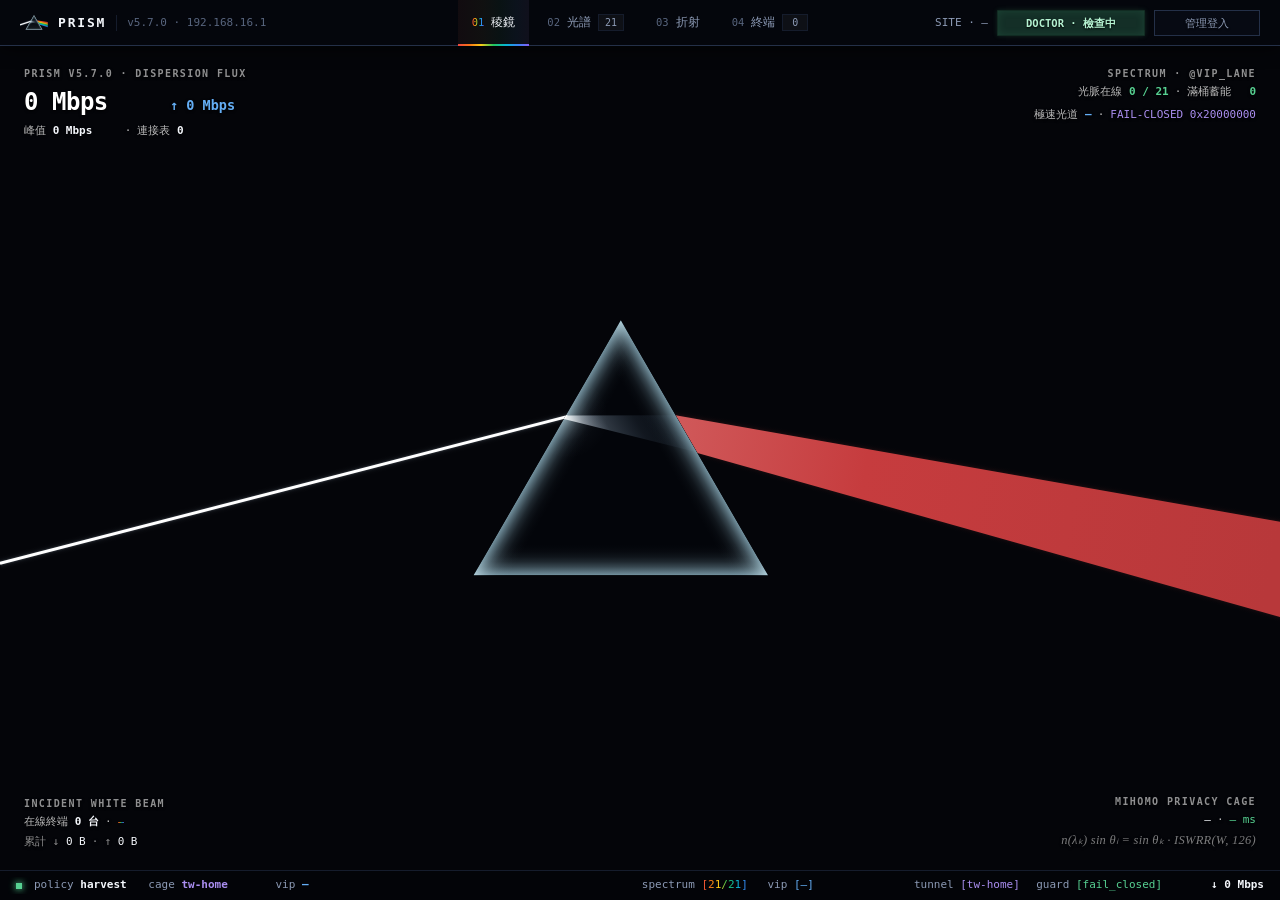
==== prism/www/prism/index.html @ 617824ea "fix(telemetry,ui): replace approximated stats with real bidirectional kernel, Mihomo, and tc metrics" ====
<!DOCTYPE html>
<html lang="zh-Hant">
<head>
  <meta charset="utf-8">
  <meta name="viewport" content="width=device-width, initial-scale=1">
  <meta http-equiv="Cache-Control" content="no-cache, no-store, must-revalidate">
  <meta http-equiv="Pragma" content="no-cache">
  <meta http-equiv="Expires" content="0">
  <title>PRISM v5.7.0 · Optical Spectrum &amp; Privacy Router</title>
  <link rel="icon" type="image/svg+xml" href="data:image/svg+xml,%3Csvg xmlns='http://www.w3.org/2000/svg' viewBox='0 0 32 24'%3E%3Crect width='32' height='24' rx='5' fill='%2305070d'/%3E%3Cdefs%3E%3ClinearGradient id='g' x1='0' y1='0' x2='0' y2='1'%3E%3Cstop offset='0' stop-color='%23ef4444'/%3E%3Cstop offset='.2' stop-color='%23f97316'/%3E%3Cstop offset='.38' stop-color='%23facc15'/%3E%3Cstop offset='.55' stop-color='%2322c55e'/%3E%3Cstop offset='.72' stop-color='%2306b6d4'/%3E%3Cstop offset='.86' stop-color='%233b82f6'/%3E%3Cstop offset='1' stop-color='%238b5cf6'/%3E%3C/linearGradient%3E%3C/defs%3E%3Cpath d='M0 14L11.5 10.2' stroke='%23fff' stroke-width='1.5'/%3E%3Cpolygon points='19.5,8.7 32,10.6 32,16.6 21.8,12.5' fill='url(%23g)'/%3E%3Cpolygon points='16,2.2 25.8,19.2 6.2,19.2' fill='%2304070e' stroke='%239ec8d8' stroke-width='1.1'/%3E%3C/svg%3E">
  <script>
  (function(){
    var r = document.documentElement;
    r.classList.add('prism-booting');
    var h = (location.hash || '').replace('#', '');
    var t = (h === 'spectrum' || h === 'blueprint' || h === 'clients') ? h : 'overview';
    r.dataset.bootTab = t;
    var hasSnap = false;
    try {
      var raw = sessionStorage.getItem('prism_snap_v1');
      if (raw) {
        var s = JSON.parse(raw);
        if (s && s.status && (Date.now() - (s.savedAt || 0)) < 180000) hasSnap = true;
      }
    } catch (_) {}
    if (!hasSnap) {
      setTimeout(function(){ r.classList.remove('prism-cold', 'prism-booting'); }, 260);
    } else {
      setTimeout(function(){ r.classList.remove('prism-cold', 'prism-booting'); }, 400);
    }
    r.classList.add('prism-cold');
  })();
  </script>
  <link rel="stylesheet" href="css/tokens.css?v=5.7.0">
  <link rel="stylesheet" href="css/layout.css?v=5.7.0">
  <link rel="stylesheet" href="css/components.css?v=5.7.0">
  <link rel="modulepreload" href="js/main.js?v=5.7.0">
  <link rel="modulepreload" href="js/state.js?v=5.7.0">
  <link rel="modulepreload" href="js/dom.js?v=5.7.0">
  <link rel="modulepreload" href="js/api.js?v=5.7.0">
  <link rel="modulepreload" href="js/canvas/prism.js?v=5.7.0">
  <link rel="modulepreload" href="js/canvas/oscilloscope.js?v=5.7.0">
  <link rel="modulepreload" href="js/views/overview.js?v=5.7.0">
  <link rel="modulepreload" href="js/views/spectrum.js?v=5.7.0">
  <link rel="modulepreload" href="js/views/blueprint.js?v=5.7.0">
  <link rel="modulepreload" href="js/views/clients.js?v=5.7.0">
</head>
<body>
  <div class="app-shell">

    <!-- Unified Edge-to-Edge Navigation Bar -->
    <header class="topbar">
      <div class="brand-cluster">
        <span class="brand-mark" aria-hidden="true">
          <svg width="28" height="21" viewBox="0 0 32 24" fill="none">
            <defs>
              <clipPath id="pm-tri">
                <polygon points="16,2.2 25.8,19.2 6.2,19.2"/>
              </clipPath>
              <clipPath id="pm-left">
                <polygon points="0,0 16,0 16,2.2 6.2,19.2 0,24"/>
              </clipPath>
              <clipPath id="pm-right">
                <polygon points="16,2.2 32,0 32,24 25.8,19.2"/>
              </clipPath>
              <linearGradient id="pm-glass" x1="16" y1="2.2" x2="16" y2="19.2" gradientUnits="userSpaceOnUse">
                <stop offset="0" stop-color="#9ec8d8" stop-opacity="0.16"/>
                <stop offset="0.55" stop-color="#4e7996" stop-opacity="0.06"/>
                <stop offset="1" stop-color="#9ec8d8" stop-opacity="0.12"/>
              </linearGradient>
              <linearGradient id="pm-wedge" x1="11.5" y1="9.9" x2="21.2" y2="10.4" gradientUnits="userSpaceOnUse">
                <stop offset="0" stop-color="#ffffff" stop-opacity="0.86"/>
                <stop offset="0.22" stop-color="#dbeeff" stop-opacity="0.46"/>
                <stop offset="0.6" stop-color="#9fc4e6" stop-opacity="0.16"/>
                <stop offset="1" stop-color="#74a4cc" stop-opacity="0.04"/>
              </linearGradient>
              <radialGradient id="pm-hit" cx="11.8" cy="9.8" r="3.2" gradientUnits="userSpaceOnUse">
                <stop offset="0" stop-color="#ffffff" stop-opacity="0.45"/>
                <stop offset="0.5" stop-color="#cde8ff" stop-opacity="0.16"/>
                <stop offset="1" stop-color="#9ec8d8" stop-opacity="0"/>
              </radialGradient>
              <linearGradient id="pm-spectrum" x1="26.8" y1="9.6" x2="25.5" y2="15.1" gradientUnits="userSpaceOnUse">
                <stop offset="0" stop-color="#ef4444"/>
                <stop offset="0.17" stop-color="#f97316"/>
                <stop offset="0.34" stop-color="#facc15"/>
                <stop offset="0.52" stop-color="#22c55e"/>
                <stop offset="0.7" stop-color="#06b6d4"/>
                <stop offset="0.85" stop-color="#3b82f6"/>
                <stop offset="1" stop-color="#8b5cf6"/>
              </linearGradient>
              <linearGradient id="pm-fade" x1="19.5" y1="10.5" x2="31.8" y2="13.2" gradientUnits="userSpaceOnUse">
                <stop offset="0" stop-color="#ffffff" stop-opacity="0.98"/>
                <stop offset="0.5" stop-color="#ffffff" stop-opacity="0.92"/>
                <stop offset="1" stop-color="#ffffff" stop-opacity="0.78"/>
              </linearGradient>
              <mask id="pm-ray-mask">
                <rect x="0" y="0" width="32" height="24" fill="url(#pm-fade)"/>
              </mask>
            </defs>

            <!-- Incident white light beam (clipped cleanly to left face) -->
            <g clip-path="url(#pm-left)">
              <line x1="0.4" y1="13.4" x2="12.6" y2="9.5" stroke="rgba(205,232,255,0.34)" stroke-width="2.5" stroke-linecap="round"/>
              <line x1="0.4" y1="13.4" x2="12.6" y2="9.5" stroke="#ffffff" stroke-width="1.15" stroke-linecap="round"/>
            </g>

            <!-- Right-side continuous 7-stop spectral dispersion fan -->
            <g clip-path="url(#pm-right)" mask="url(#pm-ray-mask)">
              <polygon points="18.6,8.2 31.8,10.2 31.8,16.2 21.1,12.8" fill="url(#pm-spectrum)"/>
            </g>

            <!-- Sculpted DSOTM obsidian glass prism with inward icy cyan-slate bevel -->
            <g clip-path="url(#pm-tri)">
              <polygon points="16,2.2 25.8,19.2 6.2,19.2" fill="#03050a"/>
              <polygon points="16,2.2 25.8,19.2 6.2,19.2" fill="url(#pm-glass)"/>
              <polygon points="11.6,9.2 20.1,8.5 22.1,12.5 11.1,10.5" fill="url(#pm-wedge)"/>
              <circle cx="11.8" cy="9.8" r="3.2" fill="url(#pm-hit)"/>
              <polygon points="16,2.2 25.8,19.2 6.2,19.2" fill="none" stroke="rgba(158,200,216,0.20)" stroke-width="3.2"/>
              <polygon points="16,2.2 25.8,19.2 6.2,19.2" fill="none" stroke="rgba(182,220,235,0.34)" stroke-width="1.6"/>
              <polygon points="16,2.2 25.8,19.2 6.2,19.2" fill="none" stroke="rgba(220,240,250,0.68)" stroke-width="0.75"/>
            </g>
          </svg>
        </span>
        <span class="brand-name">PRISM</span>
        <span class="brand-sub"><span id="hdr-ver">v5.7.0</span> · <span id="hdr-ip">192.168.16.1</span></span>
      </div>

      <nav class="nav-tabs" aria-label="Primary">
        <button type="button" class="nav-tab active" data-tab="overview">
          <span class="tab-idx">01</span><span>稜鏡</span>
        </button>
        <button type="button" class="nav-tab" data-tab="spectrum">
          <span class="tab-idx">02</span><span>光譜</span>
          <span id="n-strands" class="tab-badge">21</span>
        </button>
        <button type="button" class="nav-tab" data-tab="blueprint">
          <span class="tab-idx">03</span><span>折射</span>
        </button>
        <button type="button" class="nav-tab" data-tab="clients">
          <span class="tab-idx">04</span><span>終端</span>
          <span id="n-devices" class="tab-badge">0</span>
        </button>
      </nav>

      <div class="topbar-right">
        <span id="site-badge" class="c-sec" style="font-size:11px">SITE · —</span>
        <span id="health-pill" class="st-badge charged" role="button" tabindex="0" style="cursor:pointer" title="查看折射與體檢">DOCTOR · 檢查中</span>
        <button id="btn-auth" type="button" class="btn-cmd">管理登入</button>
      </div>
    </header>
    <script>
    (function(){
      var t = document.documentElement.dataset.bootTab || 'overview';
      var tabs = document.querySelectorAll('.nav-tab');
      for (var i = 0; i < tabs.length; i++) tabs[i].classList.toggle('active', tabs[i].getAttribute('data-tab') === t);
      try {
        if (localStorage.getItem('prism_session')) {
          var ab = document.getElementById('btn-auth');
          if (ab) {
            ab.textContent = (localStorage.getItem('prism_user') || 'root') + ' · 登出';
            ab.style.borderColor = 'var(--c-mint)';
            ab.style.color = 'var(--c-mint)';
          }
        }
        var raw = sessionStorage.getItem('prism_snap_v1');
        if (raw) {
          var snap = JSON.parse(raw);
          var st = snap && snap.status;
          if (st && (Date.now() - (snap.savedAt || 0)) < 180000) {
            var ip = document.getElementById('hdr-ip');
            if (ip && st.lan_ip) ip.textContent = st.lan_ip;
            var ns = document.getElementById('n-strands');
            if (ns) ns.textContent = st.strand_count || (st.strands && st.strands.length) || 21;
            var devs = (snap.devices && snap.devices.devices) || [];
            var nd = document.getElementById('n-devices');
            if (nd) nd.textContent = devs.filter(function(d){ return d && d.online; }).length;
            var sb = document.getElementById('site-badge');
            if (sb) sb.textContent = (st.site && st.site.known) ? ('SITE · ' + st.site.name) : ((st.site && st.site.aggregate) ? 'SITE · AGGREGATE' : 'SITE · SINGLE');
            var hp = document.getElementById('health-pill');
            if (hp) {
              var warn = (st.warn || []).length;
              hp.textContent = st.ok ? (warn > 0 ? ('DOCTOR · OK (' + warn + ' WARN)') : 'DOCTOR · ALL OK') : ('DOCTOR · ' + ((st.fail && st.fail.length) || 1) + ' FAIL');
              hp.className = 'st-badge ' + (st.ok ? (warn > 0 ? 'draining' : 'charged') : 'depleted');
            }
          }
        }
      } catch (_) {}
    })();
    </script>

    <!-- Main Edge-to-Edge Content Workspace (Zero Page Vertical Scroll) -->
    <main class="main-stage">

      <!-- ================================================================
           PAGE 01: DARK SIDE OF THE MOON STANDALONE OPTICAL OVERVIEW
           ================================================================ -->
      <section id="page-overview" class="page active">
        <div class="dsotm-stage">
          <canvas id="topo"></canvas>

          <div id="ov-hud-tl" class="corner-hud tl">
            <div id="ov-ver" class="corner-tag">PRISM v5.7.0 · DISPERSION FLUX</div>
            <div class="corner-rate-row">
              <span id="ov-down" class="corner-rate-main">0 Mbps</span>
              <span id="ov-up" class="corner-rate-up">↑ 0 Mbps</span>
            </div>
            <div class="corner-sub">
              <span>峰值 <strong id="ov-peak" class="c-bright">0 Mbps</strong></span>
              <span>·</span>
              <span>連接表 <strong id="ov-conntrack" class="c-bright">0</strong></span>
            </div>
          </div>

          <div id="ov-hud-tr" class="corner-hud tr">
            <div class="corner-tag">SPECTRUM · @vip_lane</div>
            <div class="corner-sub">
              <span>光脈在線 <strong id="ov-healthy" class="c-mint">0 / 21</strong></span>
              <span>·</span>
              <span>滿桶蓄能 <strong id="ov-charged" class="c-mint">0</strong></span>
            </div>
            <div id="ov-mini-spectrum" class="ov-mini-spectrum" aria-hidden="true"></div>
            <div class="corner-sub">
              <span>極速光道 <strong id="ov-vip" class="c-blue">—</strong></span>
              <span>·</span>
              <span id="ov-guard" class="c-violet">FAIL-CLOSED 0x20000000</span>
            </div>
          </div>

          <div id="ov-hud-bl" class="corner-hud bl">
            <div class="corner-tag">INCIDENT WHITE BEAM</div>
            <div class="corner-sub">
              <span>在線終端 <strong id="ov-devs" class="c-bright">0 台</strong></span>
              <span>·</span>
              <span id="ov-site-name" class="c-spectrum">—</span>
            </div>
            <div class="corner-sub ov-sub-muted">
              <span>累計 ↓ <span id="ov-total-down" class="c-bright">0 B</span></span>
              <span>·</span>
              <span>↑ <span id="ov-total-up" class="c-bright">0 B</span></span>
            </div>
          </div>

          <div id="ov-hud-br" class="corner-hud br">
            <div class="corner-tag">MIHOMO PRIVACY CAGE</div>
            <div class="corner-sub">
              <span id="ov-relay" class="c-bright">—</span>
              <span>·</span>
              <span id="ov-canary" class="c-mint">— ms</span>
            </div>
            <div class="corner-math">
              n(λₖ) sin θᵢ = sin θₖ · ISWRR(W, <span id="ov-slots">126</span>)
            </div>
          </div>

          <div id="topo-tip" class="topo-tooltip"></div>
        </div>
      </section>

      <!-- ================================================================
           PAGE 02: SPECTRUM MATRIX · 21-WAVELENGTH DISPERSION FIELD
           ================================================================ -->
      <section id="page-spectrum" class="page page-contained">
        <div class="spectrum-stage">
          <div class="s-box spectrum spec-heat-panel">
            <div class="panel-head" style="margin-bottom:0;padding-bottom:5px">
              <div style="display:flex;align-items:baseline;gap:10px;min-width:0;flex-wrap:wrap">
                <span class="panel-title c-spectrum">21-WAVELENGTH SPECTRUM MATRIX</span>
                <span id="weave-cap" class="c-sec" style="font-size:10.5px">VIP=— · 2s</span>
              </div>
              <div class="spec-head-right">
                <span id="spec-active-tag" class="c-sec" style="font-size:10.5px"></span>
                <span class="math-formula">Wᵢ ∝ (Bᵢ/Bᶜ)²·(1+0.35Δτᵢ)⁻¹</span>
                <div id="chart-range" class="seg-group" aria-label="微折線時間窗">
                  <button type="button" class="seg-btn" data-limit="150">5m</button>
                  <button type="button" class="seg-btn on" data-limit="360">12m</button>
                  <button type="button" class="seg-btn" data-limit="720">24m</button>
                </div>
              </div>
            </div>

            <div class="heatmap-stage-wrap">
              <div id="spectrum-heatmap" class="heatmap-grid" role="grid" aria-label="21 波長實時純色光譜矩陣"></div>
            </div>

            <div class="spec-ribbon-row">
              <div id="spec-ribbon-scope" class="spec-ribbon-scope">
                <div id="pattern" class="slot-ribbon" aria-label="126 槽位與總網速融合光譜帶"></div>
                <svg id="chart" class="ribbon-scope-svg" viewBox="0 0 1200 112" preserveAspectRatio="none" aria-label="實時總網速示波器"></svg>
                <div class="ribbon-hud">
                  <div class="ribbon-hud-tl">
                    <div class="heat-tl">
                      <span class="heat-name">TOTAL FLUX</span>
                      <span id="ribbon-slots-meta" class="heat-lam">126 slots</span>
                    </div>
                    <div class="heat-speed-tl">
                      <span id="ribbon-rate-down" class="heat-rate-down idle">idle</span>
                      <span id="ribbon-rate-sub" class="heat-rate-sub">↑0 · pk 0</span>
                    </div>
                  </div>
                  <div class="ribbon-hud-tr">
                    <span id="ribbon-health-meta" class="ribbon-tr-txt">—</span>
                  </div>
                </div>
                <div id="tip" class="topo-tooltip spectrum"></div>
              </div>
              <div class="heatmap-legend">
                <span>700nm ──▶ 380nm · 光束輝度=實時負載 · 126槽彩虹融合示波器（實線總下行 / 細線總上行）</span>
                <span id="spec-pin-hint" class="c-muted">懸停／點擊鎖定單路 · Esc 解除</span>
              </div>
            </div>
          </div>
        </div>
      </section>

      <!-- ================================================================
           PAGE 03: REFRACTION BLUEPRINT · KERNEL ARCHITECTURE MATRIX
           ================================================================ -->
      <section id="page-blueprint" class="page page-contained">

        <div class="bp-compact-legend">
          <div class="legend-group">
            <span class="legend-item"><span class="legend-sq" style="background:var(--prism-spectrum);box-shadow:0 0 8px rgba(100,174,245,0.55)"></span><span>ingress · classify</span></span>
            <span class="legend-item"><span class="legend-sq" style="background:var(--c-red);box-shadow:0 0 8px var(--c-red)"></span><span>@vip_lane · 極速光道</span></span>
            <span class="legend-item"><span class="legend-sq" style="background:var(--c-mint);box-shadow:0 0 8px var(--c-mint)"></span><span>Mihomo · 暗面隔離籠</span></span>
            <span class="legend-item"><span class="legend-sq" style="background:var(--c-blue);box-shadow:0 0 8px var(--c-blue)"></span><span>burst-harvest · 21 光譜織網</span></span>
          </div>
          <span id="bp-mptcp-badge" class="st-badge vip">MPTCP · checking</span>
        </div>

        <div class="blueprint-stage">

          <!-- Left Rail: Compact Unified PRISM_GUARD + Auto-Adaptive SESSION LOG -->
          <div class="blueprint-left-col">
            <aside id="bp-card-guard" class="s-box violet bp-stage-card guard-panel">
              <div class="bp-node-head">
                <div>
                  <div class="bp-card-title c-violet">PRISM_GUARD</div>
                  <div class="bp-card-sub">inet prism_guard · mark 0x20000000</div>
                </div>
                <div class="bp-head-kpi">
                  <span id="adv-inv-score" class="bp-live-rate c-violet">—/— ok</span>
                  <span id="adv-canary" class="bp-head-sub c-sec">— ms</span>
                </div>
              </div>

              <div class="bp-meter-row">
                <span id="adv-invariants-meter" class="seg-meter"></span>
                <strong id="adv-verdict" class="bp-meter-val c-violet">checking</strong>
              </div>

              <div class="bp-kv-strip cols-2">
                <div class="bp-kv-cell"><span class="k">DNS劫持</span><span id="adv-dns" class="v c-violet">53→6053</span></div>
                <div class="bp-kv-cell"><span class="k">卸載</span><span id="adv-offload" class="v c-violet">per-pkt</span></div>
                <div class="bp-kv-cell"><span class="k">站點</span><span id="adv-site" class="v">—</span></div>
                <div class="bp-kv-cell"><span class="k">光脈</span><span id="adv-strands" class="v">21/21</span></div>
                <div class="bp-kv-cell"><span class="k">連接表</span><span id="adv-ct" class="v">0</span></div>
                <div class="bp-kv-cell"><span class="k">TProxy</span><span id="adv-relays" class="v">:61235</span></div>
                <div class="bp-kv-cell"><span class="k">餘量</span><span id="adv-classify-mode" class="v">tunnel</span></div>
                <div class="bp-kv-cell"><span class="k">閉鎖</span><span id="adv-failclosed" class="v c-violet">locked</span></div>
              </div>

              <div id="adv-invariants-grid" class="guard-invariants-grid"></div>

              <div class="bp-node-foot bp-node-foot-rule">
                <span style="display:inline-flex;align-items:center;gap:5px;min-width:0">
                  <span id="adv-guard-dot" class="run-dot violet"></span>
                  <span id="adv-doctor" class="c-violet" style="overflow:hidden;text-overflow:ellipsis">all invariants ok</span>
                </span>
                <span id="adv-reconcile" class="c-sec" style="font-variant-numeric:tabular-nums;flex-shrink:0">—</span>
              </div>
            </aside>

            <div id="bp-card-log" class="s-box bp-stage-card session-log-panel">
              <div class="bp-node-head">
                <div>
                  <div class="bp-card-title c-bright">SESSION LOG</div>
                  <div class="bp-card-sub">prismd 狀態躍遷 · 實時審計</div>
                </div>
                <div class="bp-head-kpi">
                  <span id="log-count" class="bp-live-rate c-sec">—</span>
                  <span id="log-latest-ts" class="bp-head-sub c-muted">live</span>
                </div>
              </div>
              <div id="ov-session-log" class="log-rows"></div>
            </div>
          </div>

          <!-- Right Expanded Fluid 3-Stage Architecture Pipeline + Full-Length Waveguides -->
          <div id="bp-pipeline" class="blueprint-pipeline">
            <canvas id="bp-flow-canvas" class="bp-flow-canvas"></canvas>

            <!-- Stage 1 (Left Col): Expanded Pre-Gate Guard & Full-Height Nftables Classify -->
            <div class="bp-stage-col bp-col-ingress">
              <div id="bp-card-pregate" class="s-box spectrum bp-stage-card">
                <div class="bp-node-head">
                  <div>
                    <div class="bp-card-title"><span class="c-spectrum">PRE-GATE · GUARD &amp; DNS</span></div>
                    <div class="bp-card-sub">DNS劫持 · 防繞過預檢門</div>
                  </div>
                  <div class="bp-head-kpi">
                    <span id="bp-quic-pkts" class="bp-live-rate c-bright">0 pkts</span>
                    <span id="bp-dns-mode-tag" class="bp-head-sub c-sec">QUIC reject</span>
                  </div>
                </div>
                <div class="bp-card-body">
                  <div class="bp-meter-row">
                    <span id="bp-harvest-meter" class="seg-meter"></span>
                    <span id="bp-harvest-txt" class="bp-meter-val c-spectrum">harvest</span>
                  </div>
                  <div class="bp-kv-strip cols-2">
                    <div class="bp-kv-cell"><span class="k">DNS劫持</span><span id="bp-dns-port" class="v">:6053 · ads</span></div>
                    <div class="bp-kv-cell"><span class="k">國內庫</span><span id="bp-dns-st" class="v">0 + 0</span></div>
                    <div class="bp-kv-cell"><span class="k">暗面域集</span><span id="bp-dns-tun" class="v">0 IP · 0 dom</span></div>
                    <div class="bp-kv-cell"><span class="k">動態DNS</span><span id="bp-dns-dyn" class="v">0 · 0</span></div>
                    <div class="bp-kv-cell"><span class="k">QUIC攔截</span><span id="bp-quic-bytes" class="v">0 B</span></div>
                    <div class="bp-kv-cell"><span class="k">站點籠</span><span id="bp-site-name" class="v">auto</span></div>
                  </div>
                  <div id="bp-pregate-rules" class="bp-inline-summary">
                    <span class="c-sec">IPv6 drop · DoT:853 drop</span>
                    <span class="c-spectrum" style="flex-shrink:0;font-weight:600">fail-closed</span>
                  </div>
                </div>
                <div class="bp-node-foot bp-node-foot-rule">
                  <div id="site-mode-seg" class="seg-group" aria-label="站點聚匯模式">
                    <button type="button" class="seg-btn" data-mode="auto">auto</button>
                    <button type="button" class="seg-btn" data-mode="on">聚匯</button>
                    <button type="button" class="seg-btn" data-mode="off">單線</button>
                  </div>
                  <button id="site-mem-btn" type="button" class="btn-cmd" style="padding:2px 6px;font-size:10px;white-space:nowrap;flex-shrink:0">記住站點</button>
                </div>
              </div>

              <div class="bp-stage-bridge" aria-hidden="true"></div>

              <div id="bp-card-ingress" class="s-box spectrum bp-stage-card">
                <div class="bp-node-head">
                  <div>
                    <div class="bp-card-title"><span class="c-spectrum">NFTABLES CLASSIFY</span></div>
                    <div id="bp-classify-sub" class="bp-card-sub">prerouting · 進站請求判別 (僅上行/首包)</div>
                  </div>
                  <div class="bp-head-kpi">
                    <div id="bp-ingress-rate" class="bp-live-rate c-bright">0 Mbps</div>
                    <div id="bp-ingress-pkts" class="bp-head-sub c-sec">0 pkts</div>
                  </div>
                </div>
                <div id="bp-classify-grid" class="classify-strip"></div>
                <div class="bp-node-foot bp-node-foot-rule">
                  <span style="display:inline-flex;align-items:center;gap:5px;min-width:0">
                    <span class="run-dot spectrum"></span>
                    <span id="bp-classify-foot" class="c-sec" style="overflow:hidden;text-overflow:ellipsis">prerouting · 11 rules</span>
                  </span>
                  <span id="bp-classify-bytes" class="c-bright" style="font-variant-numeric:tabular-nums;flex-shrink:0">累計 —</span>
                </div>
              </div>
            </div>

            <!-- Stage 2 (Center Col): Rich Unclipped RGB Primary Triad (Red -> Green -> Blue) -->
            <div class="bp-stage-col bp-col-engines">
              <div id="bp-card-vip" class="s-box red bp-stage-card">
                <div class="bp-node-head">
                  <div>
                    <div class="bp-card-title c-red">@vip_lane · 極速光道</div>
                    <div class="bp-card-sub">0x100 · ≤256B極微/DSCP · ≥50MB降階</div>
                  </div>
                  <div class="bp-head-kpi">
                    <span id="bp-vip-rate" class="bp-live-rate c-red">0 bps</span>
                    <span id="bp-vip-share" class="bp-head-sub c-sec">蓄能 100%</span>
                  </div>
                </div>
                <div class="bp-card-body">
                  <div class="bp-meter-row">
                    <span id="bp-vip-meter" class="seg-meter"></span>
                    <strong id="bp-vip-pct" class="bp-meter-val c-bright">0% 流佔比</strong>
                  </div>
                  <div class="bp-kv-strip cols-2">
                    <div class="bp-kv-cell"><span class="k">錨定光脈</span><span id="bp-vip-iface" class="v c-red">—</span></div>
                    <div class="bp-kv-cell"><span class="k">時延丟包</span><span id="bp-vip-rtt" class="v">— ms · 0%</span></div>
                    <div class="bp-kv-cell"><span class="k">累計下行</span><span id="bp-vip-down" class="v c-red">0 B</span></div>
                    <div class="bp-kv-cell"><span class="k">累計上行</span><span id="bp-vip-up" class="v c-red">0 B</span></div>
                    <div class="bp-kv-cell"><span class="k">VIP端口</span><span id="bp-vip-ports" class="v">123,3478,5349</span></div>
                    <div class="bp-kv-cell"><span class="k">峰值/配額</span><span id="bp-vip-quota" class="v">&lt;50MB 優先</span></div>
                  </div>
                </div>
                <div class="bp-node-foot bp-node-foot-rule">
                  <span style="display:inline-flex;align-items:center;gap:5px;flex-shrink:0"><span id="bp-vip-dot" class="run-dot"></span><span id="bp-vip-st" class="c-red">standby</span></span>
                  <span id="bp-vip-desc" class="c-sec" style="min-width:0;overflow:hidden;text-overflow:ellipsis;text-align:right">—</span>
                </div>
              </div>

              <div class="bp-stage-gap" aria-hidden="true"></div>

              <div id="bp-card-tun" class="s-box mint bp-stage-card">
                <div class="bp-node-head">
                  <div>
                    <div class="bp-card-title c-mint">MIHOMO · 暗面零跳隔離籠</div>
                    <div class="bp-card-sub">Per-Device TProxy :61236+ → weave_out</div>
                  </div>
                  <div class="bp-head-kpi">
                    <span id="bp-tun-rate" class="bp-live-rate c-mint">0 bps</span>
                    <span id="bp-tun-pkts" class="bp-head-sub c-sec">0 pkts</span>
                  </div>
                </div>
                <div class="bp-card-body">
                  <div class="bp-meter-row">
                    <span id="bp-tun-meter" class="seg-meter"></span>
                    <strong id="bp-tun-pct" class="bp-meter-val c-bright">0% 流佔比</strong>
                  </div>
                  <div class="bp-tun-node-row">
                    <span class="c-muted" style="flex-shrink:0">TW-HOME</span>
                    <span id="bp-tun-desc" class="bp-tun-node-name c-bright">—</span>
                    <span id="bp-tun-bytes" class="c-mint" style="flex-shrink:0;font-variant-numeric:tabular-nums">0 B</span>
                  </div>
                  <div id="bp-tun-chain" class="bp-kv-strip cols-2">
                    <div class="bp-kv-cell"><span class="k">MPTCP</span><span id="bp-tun-mptcp" class="v c-bright">—</span></div>
                    <div class="bp-kv-cell"><span class="k">中繼池</span><span id="bp-tun-relays" class="v">—</span></div>
                    <div class="bp-kv-cell"><span class="k">金絲雀</span><span id="bp-tun-canary" class="v c-mint">— ms</span></div>
                    <div class="bp-kv-cell"><span class="k">失陷籠</span><span id="bp-tun-meta" class="v c-mint">fail-closed</span></div>
                    <div class="bp-kv-cell span-2"><span class="k">出口端點</span><span id="bp-tun-eps" class="v">—</span></div>
                    <div class="bp-kv-cell span-2"><span class="k">設備分流</span><span id="bp-tun-auto" class="v">—</span></div>
                  </div>
                  <div id="bp-tun-relay-list" class="relay-mini-list"></div>
                </div>
                <div class="bp-node-foot bp-node-foot-rule">
                  <span style="display:inline-flex;align-items:center;gap:6px;flex-shrink:0">
                    <span id="bp-tun-dot" class="run-dot mint"></span>
                    <span id="bp-tun-st" class="c-mint">checking...</span>
                  </span>
                  <a id="zashboard-link" href="#" target="_blank" rel="noopener noreferrer" class="btn-cmd mint" style="padding:2px 8px;font-size:10px;white-space:nowrap;flex-shrink:0">Zashboard ↗</a>
                </div>
              </div>

              <div class="bp-stage-bridge" aria-hidden="true"></div>

              <div id="bp-card-dom" class="s-box blue bp-stage-card">
                <div class="bp-node-head">
                  <div>
                    <div class="bp-card-title c-blue">Burst-Harvest 2.0 · 脈衝收割池</div>
                    <div class="bp-card-sub">@domestic4 &amp; @strands · 直連雙向收割</div>
                  </div>
                  <div class="bp-head-kpi">
                    <span id="bp-dom-rate" class="bp-live-rate c-blue">0 bps</span>
                    <span id="bp-dom-pct" class="bp-head-sub c-sec">21/21 滿桶</span>
                  </div>
                </div>
                <div class="bp-card-body">
                  <div class="bp-meter-row">
                    <span id="bp-dom-meter" class="seg-meter"></span>
                    <strong id="bp-dom-share" class="bp-meter-val c-bright">0% 流佔比</strong>
                  </div>
                  <div id="bp-mini-spectrum" class="mini-spectrum-bar" title="21-Wavelength Real-Time Charge"></div>
                  <div class="bp-kv-strip cols-2">
                    <div class="bp-kv-cell"><span class="k">槽位調度</span><span id="bp-dom-slots" class="v c-blue">126 (flow)</span></div>
                    <div class="bp-kv-cell"><span class="k">直連累計</span><span id="bp-dom-direct" class="v">0 B</span></div>
                    <div class="bp-kv-cell"><span class="k">探針週期</span><span id="bp-dom-probe" class="v">—</span></div>
                    <div class="bp-kv-cell"><span class="k">桶狀態</span><span id="bp-dom-buckets" class="v">0/21</span></div>
                    <div class="bp-kv-cell"><span class="k">VIP錨點</span><span id="bp-dom-vip" class="v c-blue">—</span></div>
                    <div class="bp-kv-cell"><span class="k">均值 τ</span><span id="bp-dom-rtt" class="v">— ms</span></div>
                  </div>
                  <div id="bp-dom-highlights" class="bp-inline-summary">
                    <span id="bp-dom-best" class="c-sec">fastest —</span>
                    <span id="bp-dom-toks" class="c-blue" style="font-variant-numeric:tabular-nums">tokens 100%</span>
                  </div>
                </div>
                <div class="bp-node-foot bp-node-foot-rule">
                  <span style="display:inline-flex;align-items:center;gap:5px;flex-shrink:0"><span class="run-dot blue"></span><span id="bp-dom-st" class="c-blue">ready</span></span>
                  <span id="bp-dom-desc" class="c-sec" style="min-width:0;overflow:hidden;text-overflow:ellipsis;text-align:right">直連 0B · 均—</span>
                </div>
              </div>
            </div>

            <!-- Stage 3 (Right Col): Expanded 3-Band DiffServ QoS + Rich 21-Uplink Egress -->
            <div class="bp-stage-col bp-col-egress">
              <div id="bp-card-qos" class="s-box spectrum bp-stage-card">
                <div class="bp-node-head">
                  <div>
                    <div class="bp-card-title"><span class="c-spectrum">3-BAND HTB + FQ_CODEL</span></div>
                    <div class="bp-card-sub">postrouting · ≤256B 極微封包零延遲</div>
                  </div>
                  <div class="bp-head-kpi">
                    <span id="bp-qos-rate" class="bp-live-rate c-bright">0 bps</span>
                    <span id="bp-qos-meta" class="bp-head-sub c-sec">MSS 1440</span>
                  </div>
                </div>

                <div class="qos-band-col">
                  <div id="bp-qos-10" class="qos-band-chip" style="--qb-rgb:242,90,90">
                    <div class="qos-band-head">
                      <span class="c-red" style="font-weight:700;font-size:10.5px">1:10 · Prio0 (VIP / ≤256B)</span>
                      <span id="bp-qos-10-rate" class="c-red" style="font-size:10.5px;font-weight:600;font-variant-numeric:tabular-nums">0 bps</span>
                    </div>
                    <span id="bp-qos-10-bar" class="seg-meter"></span>
                    <div class="qos-band-head" style="font-size:9.5px">
                      <span class="c-sec">極速信標 · UDP / SYN·ACK / DNS</span>
                      <span id="bp-qos-10-sub" class="c-muted">fq_codel 2ms</span>
                    </div>
                  </div>

                  <div id="bp-qos-20" class="qos-band-chip" style="--qb-rgb:87,209,146">
                    <div class="qos-band-head">
                      <span class="c-mint" style="font-weight:700;font-size:10.5px">1:20 · Prio1 (&lt;64MB)</span>
                      <span id="bp-qos-20-rate" class="c-mint" style="font-size:10.5px;font-weight:600;font-variant-numeric:tabular-nums">0 bps</span>
                    </div>
                    <span id="bp-qos-20-bar" class="seg-meter"></span>
                    <div class="qos-band-head" style="font-size:9.5px">
                      <span class="c-sec">分流隧道 / 互動突發</span>
                      <span id="bp-qos-20-sub" class="c-muted">interactive</span>
                    </div>
                  </div>

                  <div id="bp-qos-30" class="qos-band-chip" style="--qb-rgb:100,174,245">
                    <div class="qos-band-head">
                      <span class="c-blue" style="font-weight:700;font-size:10.5px">1:30 · Prio2 (≥64MB)</span>
                      <span id="bp-qos-30-rate" class="c-blue" style="font-size:10.5px;font-weight:600;font-variant-numeric:tabular-nums">0 bps</span>
                    </div>
                    <span id="bp-qos-30-bar" class="seg-meter"></span>
                    <div class="qos-band-head" style="font-size:9.5px">
                      <span class="c-sec">直連收割 / ct≥64MB 大流降階</span>
                      <span id="bp-qos-30-sub" class="c-muted">21-strand bulk</span>
                    </div>
                  </div>
                </div>

                <div class="bp-kv-strip cols-2">
                  <div class="bp-kv-cell"><span class="k">整形演算法</span><span class="v c-bright">htb + fq_codel</span></div>
                  <div class="bp-kv-cell"><span class="k">小包/大流</span><span class="v">≤256B / ≥64MB</span></div>
                  <div class="bp-kv-cell"><span class="k">ICMP/DNS</span><span class="v c-red">→ 1:10 優先</span></div>
                  <div class="bp-kv-cell"><span class="k">SYN鉗制</span><span id="bp-qos-mss-kv" class="v">MSS 1440</span></div>
                </div>

                <div class="uplink-foot-row">
                  <div class="uplink-meter-head">
                    <span class="c-sec">EWMA 上/下行速率</span>
                    <span id="bp-qos-tx-txt" class="c-bright" style="font-variant-numeric:tabular-nums">—</span>
                  </div>
                  <span id="bp-qos-tx-bar" class="seg-meter"></span>
                </div>

                <div class="bp-node-foot bp-node-foot-rule">
                  <span style="display:inline-flex;align-items:center;gap:5px;flex-shrink:0"><span class="run-dot spectrum"></span><span id="bp-qos-st" class="c-bright">3-band active</span></span>
                  <span id="bp-qos-foot" class="c-sec">SYN MSS clamp · 64MB 相變界</span>
                </div>
              </div>

              <div class="bp-stage-bridge" aria-hidden="true"></div>

              <div id="bp-card-uplink" class="s-box spectrum bp-stage-card">
                <div class="bp-node-head">
                  <div>
                    <div class="bp-card-title"><span class="c-spectrum">21-UPLINK NAT &amp; OPS</span></div>
                    <div class="bp-card-sub">fw4 masquerade · 21 條物理光路出站</div>
                  </div>
                  <div class="bp-head-kpi">
                    <span id="bp-up-rate" class="bp-live-rate c-bright">0 bps</span>
                    <span id="bp-up-uptime" class="bp-head-sub c-sec">up —</span>
                  </div>
                </div>

                <div class="uplink-meters">
                  <div class="uplink-meter-row">
                    <div class="uplink-meter-head">
                      <span class="c-sec">21 光譜鏈路滿桶健康度</span>
                      <span id="bp-up-pool-txt" class="c-spectrum" style="font-weight:600;font-variant-numeric:tabular-nums">21/21</span>
                    </div>
                    <span id="bp-up-pool-bar" class="seg-meter"></span>
                  </div>

                  <div class="uplink-meter-row">
                    <div class="uplink-meter-head">
                      <span class="c-sec">Conntrack 狀態表佔用</span>
                      <span id="bp-up-ct-txt" class="c-bright" style="font-weight:600;font-variant-numeric:tabular-nums">0 / 131072</span>
                    </div>
                    <span id="bp-up-ct-bar" class="seg-meter"></span>
                  </div>

                  <div class="uplink-meter-row">
                    <div class="uplink-meter-head">
                      <span class="c-sec">可用內存 / CPU 負載</span>
                      <span id="bp-up-mem-txt" class="c-bright" style="font-weight:600;font-variant-numeric:tabular-nums">— MB · load —</span>
                    </div>
                    <span id="bp-up-mem-bar" class="seg-meter"></span>
                  </div>
                </div>

                <div class="bp-kv-strip cols-2">
                  <div class="bp-kv-cell"><span class="k">累計下行</span><span id="bp-up-down" class="v">—</span></div>
                  <div class="bp-kv-cell"><span class="k">累計上行</span><span id="bp-up-up" class="v">—</span></div>
                  <div class="bp-kv-cell"><span class="k">健康在線</span><span id="bp-up-health" class="v">21 up</span></div>
                  <div class="bp-kv-cell"><span class="k">MPTCP池</span><span id="bp-up-mptcp" class="v">—</span></div>
                  <div class="bp-kv-cell"><span class="k">內核自檢</span><span id="bp-verify-summary" class="v c-bright">checking...</span></div>
                  <div class="bp-kv-cell"><span class="k">最近調諧</span><span id="bp-up-sync" class="v">—</span></div>
                </div>

                <div class="bp-btn-row">
                  <button id="btn-reconcile" type="button" class="btn-cmd">prism apply</button>
                  <button id="btn-relogin" type="button" class="btn-cmd">portal 重登</button>
                  <button id="btn-toggle-sys" type="button" class="btn-cmd">體檢 / UCI</button>
                </div>

                <div class="bp-node-foot bp-node-foot-rule">
                  <span style="display:inline-flex;align-items:center;gap:5px;min-width:0"><span class="run-dot spectrum"></span><span class="c-sec">fw4 masquerade active</span></span>
                  <span id="bp-up-ver" class="c-muted" style="flex-shrink:0">PRISM 5.7.0</span>
                </div>
              </div>
            </div>

          </div>
        </div>
      </section>

      <!-- ================================================================
           PAGE 04: WIDE MERGED DEVICE POLICY MATRIX LEFT + FULL CONNECTIONS RIGHT
           ================================================================ -->
      <section id="page-clients" class="page page-contained">
        <div class="clients-stage">

          <!-- Wide Left Rail: Merged Terminal List + Sort Mode + Non-Closing Policy Matrix -->
          <aside class="s-box violet dev-menu-panel">
            <div class="panel-head" style="margin-bottom:6px;padding-bottom:6px">
              <span class="panel-title c-violet">終端名冊與光路矩陣 · LAN</span>
              <span id="clients-online-cnt" class="c-mint" style="font-size:11px">0 在線</span>
            </div>

            <div class="dev-toolbar">
              <input id="dev-menu-q" class="bp-input" type="search" placeholder="篩選設備 / IP / MAC..." aria-label="篩選終端" style="flex:1;min-width:80px">
              <div id="dev-sort-seg" class="seg-group" style="flex-shrink:0" title="終端排序方式" aria-label="終端排序方式">
                <button type="button" class="seg-btn on" data-sort="stable">固定</button>
                <button type="button" class="seg-btn" data-sort="rate">速率</button>
                <button type="button" class="seg-btn" data-sort="flows">流數</button>
                <button type="button" class="seg-btn" data-sort="ip">IP</button>
              </div>
            </div>

            <button id="dev-nav-all" class="dev-nav-item active" type="button" style="gap:3px;flex-shrink:0">
              <div class="dev-nav-top">
                <span class="dev-nav-name">全部終端總覽 · ALL TERMINALS</span>
                <span id="dev-all-rate" class="c-mint" style="font-size:11px">0 bps</span>
              </div>
              <div class="dev-nav-sub">
                <span>顯示全部終端實時連接與聚合速率</span>
                <span id="dev-all-flows" class="c-blue">0 流</span>
              </div>
            </button>

            <div id="dev-menu-list" class="dev-menu-list"></div>
          </aside>

          <!-- Right Full-Height Column: Live Active Connections Explorer -->
          <div class="clients-right-col">
            <div class="s-box blue" style="flex:1;height:100%;display:flex;flex-direction:column;min-height:0">
              <div class="panel-head" style="gap:8px;white-space:nowrap">
                <div style="display:flex;align-items:center;gap:6px;min-width:0">
                  <span class="panel-title c-blue">ACTIVE CONNECTIONS</span>
                  <span id="conn-scope-badge" class="st-badge vip">全局連接</span>
                  <button id="btn-conn-clear-dev" class="btn-cmd" type="button" style="display:none;padding:2px 7px;font-size:10px">全部終端 ✕</button>
                  <span id="conn-cap" class="c-sec" style="font-size:11px;overflow:hidden;text-overflow:ellipsis">—</span>
                </div>
                <div style="display:flex;align-items:center;gap:6px;flex-shrink:0">
                  <div id="conn-route-seg" class="seg-group" aria-label="過濾路由路徑">
                    <button type="button" class="seg-btn on" data-route="all">全部</button>
                    <button type="button" class="seg-btn" data-route="direct">直連</button>
                    <button type="button" class="seg-btn" data-route="tunnel">分流隧道</button>
                    <button type="button" class="seg-btn" data-route="vip">極速光道</button>
                  </div>
                  <input id="conn-q" class="bp-input" type="search" placeholder="過濾目標 / 域名 / 端口..." aria-label="過濾連接目標" style="width:152px">
                </div>
              </div>

              <div id="conn-empty" class="c-muted" style="padding:28px;text-align:center">請點擊右上角「管理登入」查看實時連接流表</div>
              <div id="conn-table-wrap" class="table-wrap conn-scroll-wrap" style="display:none">
                <table class="bp-table compact sticky bp-conn-table">
                  <colgroup>
                    <col style="width:14%">
                    <col style="width:28%">
                    <col style="width:11%">
                    <col style="width:17%">
                    <col style="width:10%">
                    <col style="width:10%">
                    <col style="width:10%">
                  </colgroup>
                  <thead>
                    <tr>
                      <th>源終端</th>
                      <th>目標地址 / 域名</th>
                      <th>端口 / 協議</th>
                      <th>光路出口</th>
                      <th class="num">實時下行</th>
                      <th class="num">實時上行</th>
                      <th class="num">累計流量</th>
                    </tr>
                  </thead>
                  <tbody id="connections-tbody"></tbody>
                </table>
              </div>
            </div>
          </div>

        </div>
      </section>

    </main>
    <script>
    (function(){
      var t = document.documentElement.dataset.bootTab || 'overview';
      var tabs = document.querySelectorAll('.nav-tab');
      for (var i = 0; i < tabs.length; i++) tabs[i].classList.toggle('active', tabs[i].getAttribute('data-tab') === t);
      var pages = document.querySelectorAll('.page');
      for (var j = 0; j < pages.length; j++) pages[j].classList.toggle('active', pages[j].id === ('page-' + t));
    })();
    </script>

    <!-- Edge-to-Edge Telemetry Footer -->
    <footer class="telemetry-footer">
      <div class="footer-left">
        <span class="pulse-dot-live"></span>
        <span>policy <strong id="cli-policy" class="c-bright">harvest</strong></span>
        <span>cage <strong id="cli-cage" class="c-violet">tw-home</strong></span>
        <span>vip <strong id="cli-vip" class="c-blue">—</strong></span>
      </div>
      <div class="footer-right">
        <span>spectrum <span id="ft-strands" class="c-spectrum">[21/21]</span></span>
        <span>vip <span id="ft-vip" class="c-blue">[—]</span></span>
        <span>tunnel <span id="ft-tunnel" class="c-violet">[tw-home]</span></span>
        <span>guard <span id="ft-guard" class="c-mint">[fail_closed]</span></span>
        <strong id="ft-down" class="c-bright">↓ 0 Mbps</strong>
      </div>
    </footer>
    <script>
    (function(){
      try {
        var raw = sessionStorage.getItem('prism_snap_v1');
        if (!raw) return;
        var snap = JSON.parse(raw);
        var st = snap && snap.status;
        if (!st || (Date.now() - (snap.savedAt || 0)) >= 180000) return;
        var w = st.weave || {}, tun = snap.tunnel, strands = st.strands || [];
        var setT = function(id, v){ var e = document.getElementById(id); if (e) e.textContent = v; };
        setT('cli-policy', w.policy || 'harvest');
        setT('cli-cage', String((tun && (tun.selected || tun.tw_home)) || '—').slice(0, 22));
        setT('cli-vip', w.vip_dev || 'auto');
        setT('ft-strands', '[' + (st.healthy_count != null ? st.healthy_count : 0) + '/' + (st.strand_count != null ? st.strand_count : 21) + ']');
        var vipS = null;
        for (var i = 0; i < strands.length; i++) { if (strands[i] && strands[i].vip) { vipS = strands[i]; break; } }
        setT('ft-vip', vipS ? ('[' + vipS.dev + ' · ' + vipS.ttfb_ms + 'ms]') : '[—]');
        var ftTun = !(st.tunnel && st.tunnel.on) ? 'direct' : (!(st.tunnel && st.tunnel.running) ? 'down!' : String((tun && (tun.selected || tun.tw_home)) || 'cage').slice(0, 18));
        setT('ft-tunnel', '[' + ftTun + ']');
        setT('ft-guard', (st.tunnel && st.tunnel.fail_open) ? '[fail_open]' : '[fail_closed]');
        var bps = Math.max(0, (st.rate || 0) * 8);
        var f = bps < 1000 ? (bps.toFixed(0) + ' bps')
          : (bps < 1e6 ? (((bps / 1000) < 10 ? (bps / 1000).toFixed(1) : (bps / 1000).toFixed(0)) + ' Kbps')
            : (bps < 1e9 ? (((bps / 1e6) < 10 ? (bps / 1e6).toFixed(2) : (bps / 1e6).toFixed(1)) + ' Mbps')
              : ((bps / 1e9).toFixed(2) + ' Gbps')));
        setT('ft-down', '↓ ' + f);
      } catch (_) {}
    })();
    </script>

  </div>

  <!-- Doctor Invariants & UCI Config Overlay Modal (圖9 Fix: Never Expands Page Height) -->
  <div id="sys-modal-scrim" class="modal-scrim" role="dialog" aria-modal="true" aria-labelledby="sys-modal-title">
    <div class="modal-box sys-modal">
      <div style="display:flex;align-items:center;justify-content:space-between;gap:12px;border-bottom:1px solid var(--line-subtle);padding-bottom:10px">
        <div>
          <span id="sys-modal-title" class="c-violet" style="font-weight:700;font-size:13.5px">DOCTOR · LIVE SYSTEM INVARIANTS &amp; UCI PARAMETERS</span>
          <span id="doctor-cap" class="c-sec" style="font-size:11.5px;margin-left:12px">—</span>
        </div>
        <button id="btn-close-sys" class="btn-cmd" type="button" aria-label="關閉體檢視窗">✕ 關閉</button>
      </div>
      <div class="sys-modal-body">
        <div id="doctor-list" class="doctor-grid"></div>
        <div class="bp-split-2">
          <div class="s-box spectrum">
            <div style="font-weight:700;margin-bottom:6px;font-size:12px"><span class="c-spectrum">核心架構鐵律 (IMMUTABLE)</span></div>
            <div id="locked-panel"></div>
          </div>
          <div class="s-box mint">
            <div class="c-mint" style="font-weight:700;margin-bottom:6px;font-size:12px">運行時可調參數 (UCI)</div>
            <div id="config-panel"></div>
          </div>
        </div>
      </div>
    </div>
  </div>

  <!-- Admin Auth Modal -->
  <div id="scrim" class="modal-scrim" role="dialog" aria-modal="true" aria-labelledby="modal-ver">
    <div class="modal-box">
      <div id="modal-ver" class="c-spectrum" style="font-weight:700;margin-bottom:4px;width:fit-content">PRISM v5.7.0 · 系統管理認證</div>
      <div class="c-sec" style="font-size:11.5px;margin-bottom:12px">通過 OpenWrt ubus /rpcd 建立加密管理會話</div>
      <form id="login-form" style="display:flex;flex-direction:column;gap:10px">
        <div>
          <label class="c-muted" style="font-size:11px;display:block;margin-bottom:4px">用戶名</label>
          <input id="user" class="bp-input" style="width:100%" value="root" autocomplete="username">
        </div>
        <div>
          <label class="c-muted" style="font-size:11px;display:block;margin-bottom:4px">管理密碼</label>
          <input id="pass" class="bp-input" type="password" style="width:100%" autocomplete="current-password">
        </div>
        <div id="login-err" class="c-crimson" style="font-size:11.5px;min-height:16px"></div>
        <div style="display:flex;justify-content:flex-end;gap:8px;margin-top:4px">
          <button type="button" id="login-cancel" class="btn-cmd">取消</button>
          <button type="submit" id="login-go" class="btn-cmd primary">登入</button>
        </div>
      </form>
    </div>
  </div>

  <div id="toast" class="toast-bar"></div>

  <script type="module" src="js/main.js?v=5.7.0"></script>
</body>
</html>
---- prism/www/prism/css/tokens.css ----
/* ============================================================================
 * PRISM — Unified Dark Optical Design Tokens & Scrollbar System
 * ============================================================================ */

:root {
  /* Deep Optical Space & Glass Panels (圖1 sharp luminous dark aesthetic) */
  --bg-void:       #040509;
  --bg-surface:    #06080f;
  --bg-panel:      rgba(6, 8, 15, 0.94);
  --bg-panel-alt:  rgba(10, 13, 22, 0.92);
  --bg-glass:      rgba(7, 9, 16, 0.96);

  /* Crisp Sharp Geometry & Luminous Hairlines */
  --frame-radius:  0px;
  --frame-w:       1.5px;
  --line-window:   #243048;
  --line-subtle:   #151c2c;
  --line-dashed:   #242c40;

  /* Crisp Monochrome Typography */
  --text-bright:   #f4f7fc;
  --text-primary:  #d5dfee;
  --text-secondary:#8c9ab5;
  --text-muted:    #58657e;

  /* Luminous Spectral Accents (Unified 圖1 Soft Bloom Palette) */
  --c-amber:       #eb9a5e;
  --c-amber-rgb:   235, 154, 94;
  --prism-spectrum: linear-gradient(90deg,
    #ef4444 0%,
    #f97316 17%,
    #facc15 33%,
    #22c55e 50%,
    #06b6d4 67%,
    #3b82f6 84%,
    #8b5cf6 100%);
  --prism-spectrum-v: linear-gradient(180deg,
    #ef4444 0%,
    #f97316 17%,
    #facc15 33%,
    #22c55e 50%,
    #06b6d4 67%,
    #3b82f6 84%,
    #8b5cf6 100%);
  --prism-spectrum-diag: linear-gradient(135deg,
    #ef4444 0%,
    #f97316 17%,
    #facc15 33%,
    #22c55e 50%,
    #06b6d4 67%,
    #3b82f6 84%,
    #8b5cf6 100%);
  --prism-rainbow-shadow:
    -4px 0 10px rgba(232, 93, 80, 0.14),
    0 0 10px rgba(87, 209, 146, 0.12),
    4px 0 12px rgba(100, 174, 245, 0.16),
    6px 0 14px rgba(170, 142, 240, 0.12);
  /* Unified ink & recessed tray surface tokens (no long low-alpha vertical dark ramps -> zero 8-bit banding) */
  --ink-shadow:    0 1px 3px rgba(0, 0, 0, 0.96), 0 0 8px rgba(0, 0, 0, 0.80);
  --ink-shadow-sm: 0 1px 2px rgba(0, 0, 0, 0.94);
  --tray-bg:       rgba(4, 6, 12, 0.56);
  --tray-inset:    inset 0 0 0 0.5px rgba(0, 0, 0, 0.50);
  --c-amber-dim:   rgba(235, 154, 94, 0.14);
  --c-amber-glow:  rgba(235, 154, 94, 0.42);

  --c-red:         #f25a5a;
  --c-red-rgb:     242, 90, 90;
  --c-red-bar:     #f25a5a;
  --c-red-dim:     rgba(242, 90, 90, 0.15);
  --c-red-glow:    rgba(242, 90, 90, 0.46);

  --c-mint:        #57d192;
  --c-mint-rgb:    87, 209, 146;
  --c-mint-bar:    #57d192;
  --c-mint-dim:    rgba(87, 209, 146, 0.14);
  --c-mint-glow:   rgba(87, 209, 146, 0.44);

  --c-blue:        #64aef5;
  --c-blue-rgb:    100, 174, 245;
  --c-blue-bar:    #64aef5;
  --c-blue-dim:    rgba(100, 174, 245, 0.15);
  --c-blue-glow:   rgba(100, 174, 245, 0.46);

  --c-violet:      #aa8ef0;
  --c-violet-rgb:  170, 142, 240;
  --c-violet-dim:  rgba(170, 142, 240, 0.15);
  --c-violet-glow: rgba(170, 142, 240, 0.46);

  --c-gold:        #f0ca68;
  --c-gold-rgb:    240, 202, 104;
  --c-gold-dim:    rgba(240, 202, 104, 0.14);
  --c-gold-glow:   rgba(240, 202, 104, 0.40);

  --c-crimson:     #e66c78;
  --c-crimson-rgb: 230, 108, 120;
  --c-crimson-dim: rgba(230, 108, 120, 0.14);
  --c-crimson-glow:rgba(230, 108, 120, 0.42);

  /* Typography */
  --font-mono: 'JetBrains Mono', 'Cascadia Mono', 'SF Mono', 'Consolas', 'Noto Sans Mono CJK TC', monospace;
  --font-sans: 'Inter', 'PingFang TC', 'Microsoft JhengHei', sans-serif;
  --font-math: 'Cambria Math', 'Latin Modern Math', 'Times New Roman', serif;
}

* {
  box-sizing: border-box;
  margin: 0;
  padding: 0;
  scrollbar-width: thin;
  scrollbar-color: rgba(100, 174, 245, 0.38) #06080e;
}

/* Unified Dark Optical Scrollbar Across All Browsers & Sub-Panels */
::-webkit-scrollbar {
  width: 6px;
  height: 6px;
}

::-webkit-scrollbar-track {
  background: #06080e;
  border-left: 1px solid var(--line-subtle);
}

::-webkit-scrollbar-thumb {
  background: rgba(100, 174, 245, 0.28);
  border: 1px solid rgba(100, 174, 245, 0.48);
  border-radius: 0;
}

::-webkit-scrollbar-thumb:hover {
  background: rgba(100, 174, 245, 0.52);
  box-shadow: 0 0 8px rgba(100, 174, 245, 0.45);
}

::-webkit-scrollbar-corner {
  background: #06080e;
}

html, body {
  height: 100%;
  background: var(--bg-void);
  color: var(--text-primary);
  font-family: var(--font-mono);
  font-size: 13px;
  line-height: 1.5;
  -webkit-font-smoothing: antialiased;
  overflow-x: hidden;
}

a { color: var(--c-blue); text-decoration: none; }
a:hover { text-decoration: underline; }
code, pre { font-family: var(--font-mono); }
---- prism/www/prism/css/layout.css ----
/* ============================================================================
 * PRISM — Full-Viewport Non-Scrolling Shell, 2-Column Grids & Edge Chrome
 * ============================================================================ */

.app-shell {
  height: 100vh;
  max-height: 100vh;
  overflow: hidden;
  display: flex;
  flex-direction: column;
  background:
    radial-gradient(ellipse 68% 48% at 50% 42%, rgba(18, 24, 42, 0.24), transparent 72%),
    var(--bg-void);
}

/* Edge-to-Edge Flat Navigation Header (3-Track Grid Pins Center Tabs & Stops Width Jitter) */
.topbar {
  display: grid;
  grid-template-columns: minmax(0, 1fr) auto minmax(0, 1fr);
  align-items: center;
  height: 46px;
  min-height: 46px;
  max-height: 46px;
  flex-shrink: 0;
  padding: 0 20px;
  background: rgba(5, 7, 13, 0.97);
  border-bottom: var(--frame-w) solid var(--line-window);
  box-shadow: 0 2px 18px rgba(0, 0, 0, 0.68);
  position: relative;
  z-index: 40;
  gap: 14px;
}

.brand-cluster {
  grid-column: 1;
  justify-self: start;
  display: flex;
  align-items: center;
  gap: 10px;
  min-width: 0;
  white-space: nowrap;
}

.brand-mark {
  display: inline-flex;
  align-items: center;
  justify-content: center;
}

.brand-name {
  font-size: 13px;
  font-weight: 700;
  letter-spacing: 0.14em;
  color: var(--text-bright);
}

.brand-sub {
  font-size: 11px;
  color: var(--text-muted);
  border-left: 1px solid var(--line-subtle);
  padding-left: 10px;
  font-variant-numeric: tabular-nums;
}

.nav-tabs {
  grid-column: 2;
  justify-self: center;
  display: flex;
  align-items: stretch;
  gap: 4px;
  height: 46px;
  overflow-x: auto;
  scrollbar-width: none;
}

.nav-tabs::-webkit-scrollbar {
  display: none;
}

.nav-tab {
  appearance: none;
  background: transparent;
  border: none;
  border-bottom: 2px solid transparent;
  color: var(--text-secondary);
  font-family: var(--font-mono);
  font-size: 12px;
  font-weight: 500;
  padding: 0 14px;
  cursor: pointer;
  display: inline-flex;
  align-items: center;
  gap: 7px;
  white-space: nowrap;
  flex-shrink: 0;
  transition: color 0.16s, border-color 0.16s, background-color 0.16s, box-shadow 0.16s;
}

.nav-tab .tab-idx {
  color: var(--text-muted);
  font-size: 10.5px;
  font-variant-numeric: tabular-nums;
}

.nav-tab .tab-badge {
  font-size: 10px;
  min-width: 26px;
  height: 17px;
  padding: 0 5px;
  display: inline-flex;
  align-items: center;
  justify-content: center;
  box-sizing: border-box;
  font-variant-numeric: tabular-nums;
  border-radius: 0;
  background: rgba(255, 255, 255, 0.04);
  border: 1px solid var(--line-subtle);
  color: var(--text-secondary);
}

.nav-tab:hover {
  color: var(--text-bright);
  background: rgba(255, 255, 255, 0.025);
}

.nav-tab.active {
  color: var(--text-bright);
  border-bottom-color: transparent;
  border-image: var(--prism-spectrum) 1;
  background: linear-gradient(90deg,
    rgba(232, 93, 80, 0.06) 0%,
    rgba(240, 202, 104, 0.05) 35%,
    rgba(87, 209, 146, 0.06) 60%,
    rgba(100, 174, 245, 0.07) 82%,
    rgba(170, 142, 240, 0.07) 100%);
}

.nav-tab.active .tab-idx {
  background: var(--prism-spectrum);
  -webkit-background-clip: text;
  background-clip: text;
  color: transparent;
}

.topbar-right {
  grid-column: 3;
  justify-self: end;
  display: flex;
  align-items: center;
  gap: 9px;
  min-width: 0;
}

.topbar-right .st-badge,
.topbar-right .btn-cmd {
  height: 26px;
  line-height: 1;
  display: inline-flex;
  align-items: center;
  justify-content: center;
  white-space: nowrap;
  box-sizing: border-box;
  font-variant-numeric: tabular-nums;
}

#site-badge {
  white-space: nowrap;
  overflow: hidden;
  text-overflow: ellipsis;
  min-width: 108px;
  max-width: 165px;
  text-align: right;
  font-variant-numeric: tabular-nums;
}

#health-pill {
  min-width: 148px;
}

#btn-auth {
  min-width: 106px;
}

/* Main Workspace Locked Cleanly Inside Viewport */
.main-stage {
  flex: 1;
  min-height: 0;
  overflow: hidden;
  width: 100%;
  display: flex;
  flex-direction: column;
}

.page {
  display: none;
  width: 100%;
  min-height: 0;
  overflow: hidden;
}

.page.active {
  display: flex;
  flex-direction: column;
  flex: 1;
  min-height: 0;
  overflow: hidden;
}

#page-blueprint.page.active {
  overflow-y: auto;
  scrollbar-width: none;
}

#page-blueprint.page.active::-webkit-scrollbar {
  display: none;
}

.page-contained {
  max-width: 1680px;
  width: 100%;
  height: 100%;
  margin: 0 auto;
  padding: 14px 18px;
  gap: 12px;
}

/* View 02: Left Rail [PRISM_GUARD + Session Log] + Right Fluid 3-Stage Optical Pipeline */
.blueprint-stage {
  display: grid;
  grid-template-columns: clamp(278px, 21.5vw, 328px) minmax(0, 1fr);
  gap: 12px;
  padding: 0;
  align-items: stretch;
  flex: 1;
  min-height: 0;
  overflow: visible;
}

.blueprint-left-col {
  display: flex;
  flex-direction: column;
  gap: 12px;
  min-width: 0;
  min-height: 0;
  height: 100%;
}

.blueprint-pipeline {
  position: relative;
  display: grid;
  grid-template-columns:
    minmax(268px, 1.02fr)
    minmax(52px, 0.17fr)
    minmax(300px, 1.18fr)
    minmax(52px, 0.17fr)
    minmax(276px, 1.04fr);
  align-items: stretch;
  height: 100%;
  min-width: 0;
  min-height: 0;
  padding: 0;
}

.bp-flow-canvas {
  position: absolute;
  inset: 0;
  width: 100%;
  height: 100%;
  pointer-events: none;
  z-index: 1;
}

.bp-stage-col {
  position: relative;
  z-index: 2;
  display: flex;
  flex-direction: column;
  justify-content: flex-start;
  min-width: 0;
  min-height: 0;
}

.bp-col-ingress {
  grid-column: 1;
  gap: 0;
}

.bp-col-engines {
  grid-column: 3;
  gap: 0;
}

.bp-col-egress {
  grid-column: 5;
  gap: 0;
}

.bp-stage-bridge {
  flex: 1 1 auto;
  min-height: 22px;
  pointer-events: none;
}

.bp-col-ingress .bp-stage-bridge {
  flex: 1 1 auto;
  min-height: 10px;
}

.bp-col-engines .bp-stage-bridge {
  flex: 1 1 auto;
  min-height: 20px;
}

.bp-stage-gap {
  flex: 0.72 1 auto;
  min-height: 18px;
  pointer-events: none;
}

.bp-stage-card {
  position: relative;
  z-index: 2;
}

/* View 03: Full-Width Fused 21-Wavelength Matrix + Compact Bottom Oscilloscope Dock */
.spectrum-stage {
  display: flex;
  flex-direction: column;
  gap: 10px;
  flex: 1;
  min-width: 0;
  min-height: 0;
  height: 100%;
  overflow: visible;
}

/* View 04: Wider Merged Device & Policy Matrix Left + Full-Height Live Connections Right */
.clients-stage {
  display: grid;
  grid-template-columns: clamp(410px, 35vw, 500px) minmax(0, 1fr);
  gap: 12px;
  align-items: stretch;
  flex: 1;
  min-height: 0;
  overflow: visible;
}

.clients-right-col {
  display: flex;
  flex-direction: column;
  gap: 12px;
  min-width: 0;
  min-height: 0;
  height: 100%;
}

/* Edge-to-Edge Live CLI Status Footer */
.telemetry-footer {
  display: flex;
  align-items: center;
  justify-content: space-between;
  padding: 5px 16px;
  height: 30px;
  min-height: 30px;
  flex-shrink: 0;
  background: #030408;
  border-top: var(--frame-w) solid var(--line-subtle);
  font-size: 11px;
  color: var(--text-secondary);
  gap: 12px;
}

.footer-left,
.footer-right {
  display: flex;
  align-items: center;
  gap: 12px;
  white-space: nowrap;
  overflow: hidden;
}

.footer-left {
  padding-left: 8px;
  margin-left: -8px;
}

.pulse-dot-live {
  display: inline-block;
  width: 6px;
  height: 6px;
  border-radius: 0;
  background: var(--c-mint);
  box-shadow: 0 0 6px var(--c-mint), 0 0 11px rgba(87, 209, 146, 0.42);
}

#cli-policy,
#cli-cage,
#cli-vip,
#ft-strands,
#ft-vip,
#ft-tunnel,
#ft-guard {
  display: inline-block;
  text-align: left;
  white-space: nowrap;
  vertical-align: bottom;
  font-variant-numeric: tabular-nums;
}

#cli-policy  { min-width: 56px; }
#cli-cage    { min-width: 82px; max-width: 165px; overflow: hidden; text-overflow: ellipsis; }
#cli-vip     { min-width: 52px; }
#ft-strands  { min-width: 54px; }
#ft-vip      { min-width: 108px; }
#ft-tunnel   { min-width: 64px; }
#ft-guard    { min-width: 88px; }
#ft-down {
  display: inline-block;
  width: 88px;
  text-align: right;
  white-space: nowrap;
  vertical-align: bottom;
  font-variant-numeric: tabular-nums;
}

@media (max-width: 1120px) {
  .topbar {
    grid-template-columns: auto minmax(0, 1fr) auto;
  }
}

/* Mobile / Narrow Responsive Fallback (unlock scroll cleanly below 900px) */
@media (max-width: 900px) {
  .app-shell {
    height: auto;
    min-height: 100vh;
    max-height: none;
    overflow: visible;
  }
  .main-stage, .page.active {
    overflow: visible;
  }
  .page-contained {
    height: auto;
    padding: 12px 14px 18px;
  }
  .blueprint-stage,
  .spectrum-stage,
  .clients-stage {
    grid-template-columns: 1fr;
    height: auto;
    overflow: visible;
  }
  .blueprint-pipeline {
    grid-template-columns: 1fr;
    gap: 14px;
    height: auto;
  }
  .bp-col-ingress,
  .bp-col-engines,
  .bp-col-egress {
    grid-column: 1;
    gap: 12px;
  }
  .bp-stage-bridge,
  .bp-stage-gap {
    display: none;
  }
  .guard-panel,
  .session-log-panel,
  #bp-card-guard,
  #bp-card-log,
  #bp-card-pregate,
  #bp-card-ingress,
  #bp-card-vip,
  #bp-card-tun,
  #bp-card-dom,
  #bp-card-qos,
  #bp-card-uplink {
    flex: 0 0 auto;
  }
  .topbar {
    display: flex;
    justify-content: space-between;
    flex-wrap: wrap;
    height: auto;
    max-height: none;
    padding: 8px 14px;
  }
  .brand-sub { display: none; }
  .nav-tabs {
    order: 3;
    width: 100%;
    height: 38px;
    border-top: 1px solid var(--line-subtle);
  }
  .telemetry-footer {
    height: auto;
    flex-wrap: wrap;
    padding: 6px 14px;
  }
  .footer-left,
  .footer-right {
    flex-wrap: wrap;
  }
}
---- prism/www/prism/css/components.css ----
/* ============================================================================
 * PRISM — Unified Razor-Sharp Luminous Optical Components (圖1 Bloom System)
 * ============================================================================ */

/* Suppress CSS transitions on frame-0 boot & hide empty cold DOM until first data hydration */
html.prism-booting *,
html.prism-booting *::before,
html.prism-booting *::after {
  transition: none !important;
}
html.prism-cold .main-stage {
  opacity: 0;
}

/* --- 01. Standalone Dark Side of the Moon Stage -------------------------- */
.dsotm-stage {
  position: relative;
  width: 100%;
  flex: 1;
  height: 100%;
  min-height: 0;
  background: #040509;
  overflow: hidden;
  user-select: none;
}

#topo {
  display: block;
  width: 100%;
  height: 100%;
  cursor: crosshair;
}

.corner-hud {
  position: absolute;
  z-index: 4;
  pointer-events: none;
  display: flex;
  flex-direction: column;
  gap: 3px;
  max-width: 390px;
}

.corner-hud.tl { top: 20px; left: 24px; align-items: flex-start; }
.corner-hud.tr { top: 20px; right: 24px; align-items: flex-end; text-align: right; }
.corner-hud.bl { bottom: 20px; left: 24px; align-items: flex-start; }
.corner-hud.br { bottom: 20px; right: 24px; align-items: flex-end; text-align: right; }

.corner-tag {
  font-size: 10px;
  font-weight: 700;
  letter-spacing: 0.14em;
  text-transform: uppercase;
  color: rgba(255, 255, 255, 0.56);
  text-shadow: 0 1px 3px rgba(0, 0, 0, 0.96);
  transition: color 0.78s cubic-bezier(0.22, 1, 0.36, 1), text-shadow 0.78s cubic-bezier(0.22, 1, 0.36, 1);
}

.corner-rate-row {
  display: flex;
  align-items: baseline;
  gap: 14px;
  font-variant-numeric: tabular-nums;
}

.corner-rate-main {
  font-size: 24px;
  font-weight: 700;
  min-width: 132px;
  color: #ffffff;
  letter-spacing: -0.02em;
  text-shadow: 0 1px 3px rgba(0, 0, 0, 0.96);
  transition: color 0.78s cubic-bezier(0.22, 1, 0.36, 1), text-shadow 0.78s cubic-bezier(0.22, 1, 0.36, 1);
}

#ov-peak {
  display: inline-block;
  min-width: 66px;
}

#ov-charged {
  display: inline-block;
  min-width: 18px;
  text-align: right;
}

.corner-rate-up {
  font-size: 13.5px;
  font-weight: 700;
  color: var(--c-blue);
  text-shadow: 0 1px 3px rgba(0, 0, 0, 0.96);
  transition: color 0.78s cubic-bezier(0.22, 1, 0.36, 1), text-shadow 0.78s cubic-bezier(0.22, 1, 0.36, 1);
}

.corner-sub {
  font-size: 11px;
  color: rgba(255, 255, 255, 0.72);
  text-shadow: 0 1px 3px rgba(0, 0, 0, 0.96);
  font-variant-numeric: tabular-nums;
  display: flex;
  align-items: center;
  gap: 6px;
  flex-wrap: nowrap;
  white-space: nowrap;
}

.corner-sub strong,
.corner-sub span {
  transition: color 0.78s cubic-bezier(0.22, 1, 0.36, 1), text-shadow 0.78s cubic-bezier(0.22, 1, 0.36, 1);
}

.ov-sub-muted {
  color: rgba(255, 255, 255, 0.56);
}

.ov-spectrum-mini {
  display: grid;
  grid-template-columns: repeat(21, minmax(0, 1fr));
  gap: 2.5px;
  width: 218px;
  padding: 0;
  margin: 2px 0;
  background: transparent;
  box-shadow: none;
}

.ov-sp-cell {
  height: 4.5px;
  background: rgba(255, 255, 255, 0.08);
  transition: opacity 0.72s cubic-bezier(0.22, 1, 0.36, 1), box-shadow 0.72s cubic-bezier(0.22, 1, 0.36, 1), background-color 0.72s cubic-bezier(0.22, 1, 0.36, 1);
}

.corner-math {
  font-family: var(--font-math);
  font-style: italic;
  font-size: 12.5px;
  color: rgba(255, 255, 255, 0.48);
  text-shadow: 0 1px 3px rgba(0, 0, 0, 0.96);
  letter-spacing: 0.02em;
}

/* Unified Sharp Optical Tooltip (圖1 Luminous Halo) */
.topo-tooltip {
  position: absolute;
  pointer-events: none;
  background-color: rgba(5, 7, 13, 0.94);
  border: 1px solid var(--c-blue);
  border-radius: var(--frame-radius);
  padding: 11px 14px;
  font-size: 11.5px;
  color: rgba(255, 255, 255, 0.90);
  text-shadow: var(--ink-shadow-sm);
  z-index: 25;
  min-width: 242px;
  box-shadow:
    0 0 10px rgba(100, 174, 245, 0.28),
    inset 0 0 12px rgba(100, 174, 245, 0.10),
    0 12px 32px rgba(0, 0, 0, 0.90);
  opacity: 0;
  transform: translateY(4px);
  transition: opacity 0.1s ease, transform 0.1s ease;
}

.topo-tooltip.show {
  opacity: 1;
  transform: translateY(0);
}

.topo-tooltip.spectrum {
  border-color: transparent;
  border-image: var(--prism-spectrum) 1;
  box-shadow:
    var(--prism-rainbow-shadow),
    inset 0 0 12px rgba(255, 255, 255, 0.05),
    0 12px 32px rgba(0, 0, 0, 0.90);
}

.tt-head {
  display: flex;
  justify-content: space-between;
  align-items: center;
  gap: 14px;
  white-space: nowrap;
  border-bottom: 1px solid var(--line-subtle);
  padding-bottom: 5px;
  margin-bottom: 6px;
  font-weight: 600;
  color: var(--text-bright);
}

.tt-grid {
  display: grid;
  grid-template-columns: auto 1fr;
  gap: 3px 14px;
}
.tt-k { color: var(--text-muted); }
.tt-v { text-align: right; color: var(--text-bright); font-variant-numeric: tabular-nums; }

/* --- Unified Razor-Sharp Luminous Optical Containers (Calibrated 10px Bounded Non-Clipped Bloom) --- */
.s-box {
  background: var(--bg-panel);
  border: var(--frame-w) solid rgba(100, 174, 245, 0.42);
  border-radius: var(--frame-radius);
  padding: 11px 14px;
  position: relative;
  box-shadow:
    0 0 10px rgba(100, 174, 245, 0.14),
    inset 0 0 14px rgba(100, 174, 245, 0.06),
    0 8px 20px rgba(0, 0, 0, 0.78);
  transition: border-color 0.2s ease, box-shadow 0.2s ease;
}

.s-box.amber {
  border-color: rgba(var(--c-amber-rgb), 0.72);
  box-shadow:
    0 0 10px rgba(var(--c-amber-rgb), 0.20),
    inset 0 0 14px rgba(var(--c-amber-rgb), 0.07),
    0 8px 20px rgba(0, 0, 0, 0.78);
}

.s-box.spectrum {
  border-color: transparent;
  border-image: var(--prism-spectrum-diag) 1;
  box-shadow:
    var(--prism-rainbow-shadow),
    inset 0 0 14px rgba(255, 255, 255, 0.03),
    0 8px 20px rgba(0, 0, 0, 0.78);
}

.c-spectrum {
  background: var(--prism-spectrum);
  -webkit-background-clip: text;
  background-clip: text;
  color: transparent;
  text-shadow: none !important;
}

.s-box.mint {
  border-color: rgba(var(--c-mint-rgb), 0.70);
  box-shadow:
    0 0 10px rgba(var(--c-mint-rgb), 0.20),
    inset 0 0 14px rgba(var(--c-mint-rgb), 0.07),
    0 8px 20px rgba(0, 0, 0, 0.78);
}

.s-box.blue {
  border-color: rgba(var(--c-blue-rgb), 0.74);
  box-shadow:
    0 0 10px rgba(var(--c-blue-rgb), 0.22),
    inset 0 0 14px rgba(var(--c-blue-rgb), 0.08),
    0 8px 20px rgba(0, 0, 0, 0.78);
}

.s-box.violet {
  border-color: rgba(var(--c-violet-rgb), 0.74);
  box-shadow:
    0 0 10px rgba(var(--c-violet-rgb), 0.22),
    inset 0 0 14px rgba(var(--c-violet-rgb), 0.08),
    0 8px 20px rgba(0, 0, 0, 0.78);
}

.s-box.gold {
  border-color: rgba(var(--c-gold-rgb), 0.68);
  box-shadow:
    0 0 10px rgba(var(--c-gold-rgb), 0.18),
    inset 0 0 14px rgba(var(--c-gold-rgb), 0.06),
    0 8px 20px rgba(0, 0, 0, 0.78);
}

.s-box.crimson {
  border-color: rgba(var(--c-crimson-rgb), 0.74);
  box-shadow:
    0 0 10px rgba(var(--c-crimson-rgb), 0.20),
    inset 0 0 14px rgba(var(--c-crimson-rgb), 0.07),
    0 8px 20px rgba(0, 0, 0, 0.78);
}

.s-box.red {
  border-color: rgba(var(--c-red-rgb), 0.74);
  box-shadow:
    0 0 10px rgba(var(--c-red-rgb), 0.22),
    inset 0 0 14px rgba(var(--c-red-rgb), 0.08),
    0 8px 20px rgba(0, 0, 0, 0.78);
}

.panel-head {
  display: flex;
  align-items: center;
  justify-content: space-between;
  gap: 8px;
  border-bottom: 1px solid rgba(255, 255, 255, 0.06);
  padding-bottom: 7px;
  margin-bottom: 8px;
  flex-wrap: wrap;
}

.panel-title {
  font-size: 12px;
  font-weight: 700;
  letter-spacing: 0.05em;
  text-transform: uppercase;
  text-shadow: 0 1px 3px rgba(0, 0, 0, 0.95), 0 0 8px rgba(0, 0, 0, 0.85);
}

/* --- 02. Blueprint Left Column (Adaptive Compact PRISM_GUARD + Auto-Fill Session Log) --- */
.guard-panel {
  display: flex;
  flex-direction: column;
  justify-content: flex-start;
  flex: 0 0 auto;
  min-height: 0;
}

.guard-invariants-grid {
  display: grid;
  grid-template-columns: repeat(2, minmax(0, 1fr));
  gap: 7px;
  padding: 1px;
  min-height: 98px;
}

.guard-inv-cell {
  --gi-rgb: 140, 122, 198;
  background-color: rgba(var(--gi-rgb), 0.14);
  border: none;
  box-shadow:
    var(--tray-inset),
    0 0 5px rgba(var(--gi-rgb), 0.14),
    inset 0 0 10px rgba(var(--gi-rgb), 0.12);
  padding: 4px 7px;
  height: 27px;
  display: flex;
  align-items: center;
  justify-content: space-between;
  gap: 5px;
  font-size: 9.5px;
  text-shadow: var(--ink-shadow-sm);
  min-width: 0;
}

.guard-inv-cell.ok {
  --gi-rgb: var(--c-violet-rgb);
}

.guard-inv-cell.bad {
  --gi-rgb: var(--c-crimson-rgb);
  background-color: rgba(var(--gi-rgb), 0.24);
  box-shadow:
    inset 0 0 0 0.5px rgba(0, 0, 0, 0.46),
    0 0 5px rgba(var(--gi-rgb), 0.24),
    inset 0 0 12px rgba(var(--gi-rgb), 0.26);
}

/* Adaptive Session Log fills exact remaining height below PRISM_GUARD */
.session-log-panel {
  flex: 1 1 0;
  min-height: 112px;
  display: flex;
  flex-direction: column;
}

.log-rows {
  flex: 1 1 0;
  min-height: 0;
  overflow-y: auto;
  display: flex;
  flex-direction: column;
  gap: 3px;
  font-size: 10.5px;
  padding-right: 3px;
}

.log-row {
  display: grid;
  grid-template-columns: 48px 46px minmax(0, 1fr);
  gap: 5px;
  align-items: baseline;
  padding: 4.5px 0;
  line-height: 1.35;
  border-bottom: 1px solid rgba(255, 255, 255, 0.04);
  text-shadow: 0 1px 2px rgba(0, 0, 0, 0.92);
}
.log-row:last-child { border-bottom: none; }
.log-ts  { color: rgba(255, 255, 255, 0.48); font-variant-numeric: tabular-nums; font-size: 9.5px; }
.log-tag { font-weight: 700; font-size: 9.5px; }
.log-msg { color: rgba(255, 255, 255, 0.88); white-space: normal; overflow-wrap: anywhere; line-height: 1.35; }

/* --- 02. Blueprint Right Legend & Proportional Glowing Classify Bars (圖4) --- */
.bp-compact-legend {
  display: flex;
  align-items: center;
  justify-content: space-between;
  gap: 12px;
  padding: 5px 12px;
  flex-shrink: 0;
  background-color: var(--bg-panel);
  border: 1px solid rgba(100, 174, 245, 0.24);
  box-shadow: 0 0 10px rgba(100, 174, 245, 0.08);
  font-size: 11px;
  color: rgba(255, 255, 255, 0.74);
  text-shadow: var(--ink-shadow-sm);
  flex-wrap: wrap;
}

.legend-group {
  display: flex;
  align-items: center;
  gap: 16px;
  flex-wrap: wrap;
}

.legend-item {
  display: inline-flex;
  align-items: center;
  gap: 6px;
}

.legend-sq {
  display: inline-block;
  width: 8px;
  height: 8px;
}

/* Integrated Nftables Classify Strip — Vertical Full-Width Block Stack */
.classify-strip {
  flex: 0 0 auto;
  display: flex;
  flex-direction: column;
  justify-content: flex-start;
  gap: 3.5px;
  margin: 0 -8px;
  padding: 5px 8px 3px;
  border-top: 1px solid rgba(255, 255, 255, 0.06);
  min-height: 0;
  overflow: visible;
}

.classify-bar-card {
  background-color: rgba(4, 6, 12, 0.54);
  background-image: linear-gradient(
    rgba(var(--cb-rgb, 52, 58, 72), var(--cb-fill, 0)),
    rgba(var(--cb-rgb, 52, 58, 72), var(--cb-fill, 0))
  );
  border: none;
  box-shadow: var(--tray-inset);
  padding: 2.5px 8.5px;
  display: flex;
  flex-direction: column;
  justify-content: flex-start;
  gap: 2px;
  flex: 0 0 auto;
  transition: box-shadow 0.28s cubic-bezier(0.22, 1, 0.36, 1), background-color 0.28s cubic-bezier(0.22, 1, 0.36, 1);
}

.classify-bar-card.active {
  box-shadow:
    var(--tray-inset),
    inset 0 0 0 0.5px rgba(var(--cb-rgb, 87, 209, 146), calc(var(--cb-bdr-a, 0.20) * 0.35)),
    inset 0 0 10px rgba(var(--cb-rgb, 87, 209, 146), calc(var(--cb-bdr-a, 0.20) * 0.18));
}

.classify-bar-head {
  display: flex;
  align-items: center;
  justify-content: space-between;
  gap: 6px;
  font-size: 10.5px;
  text-shadow: 0 1px 2px rgba(0, 0, 0, 0.94);
}

.bp-kv-strip {
  display: grid;
  grid-template-columns: repeat(2, minmax(0, 1fr));
  gap: 5px 10px;
  padding: 6px 8px;
  background: rgba(4, 6, 12, 0.54);
  border: none;
  box-shadow: inset 0 0 0 0.5px rgba(0, 0, 0, 0.50);
  font-size: 10px;
}

.bp-kv-strip.cols-3 {
  grid-template-columns: repeat(3, minmax(0, 1fr));
  gap: 4px 8px;
}

.bp-kv-cell {
  display: flex;
  align-items: center;
  justify-content: space-between;
  gap: 4px;
  min-width: 0;
  text-shadow: 0 1px 2px rgba(0, 0, 0, 0.94);
}

.bp-kv-cell.span-2 {
  grid-column: 1 / -1;
}

.bp-kv-cell .k { color: rgba(255, 255, 255, 0.54); white-space: nowrap; flex-shrink: 0; font-size: 9px; }
.bp-kv-cell .v { color: #ffffff; font-weight: 700; font-variant-numeric: tabular-nums; white-space: nowrap; overflow: hidden; text-overflow: ellipsis; text-align: right; min-width: 0; font-size: 10px; text-shadow: 0 1px 3px rgba(0, 0, 0, 0.95); }

.bp-node-head {
  display: flex;
  align-items: flex-start;
  justify-content: space-between;
  gap: 6px;
  margin-bottom: 0;
}

.bp-node-head > div:first-child {
  display: flex;
  flex-direction: column;
  gap: 2px;
  min-width: 0;
  flex: 1 1 auto;
}

.bp-card-title {
  font-weight: 700;
  font-size: 12px;
  line-height: 1.3;
  letter-spacing: 0.02em;
  text-shadow: 0 1px 3px rgba(0, 0, 0, 0.95), 0 0 8px rgba(0, 0, 0, 0.85);
  white-space: nowrap;
  overflow: hidden;
  text-overflow: ellipsis;
}

.bp-card-sub {
  font-size: 9.5px;
  color: rgba(255, 255, 255, 0.58);
  text-shadow: 0 1px 2px rgba(0, 0, 0, 0.94);
  line-height: 1.35;
  white-space: normal;
  overflow: visible;
  overflow-wrap: anywhere;
}

.bp-head-kpi {
  text-align: right;
  flex-shrink: 0;
  white-space: nowrap;
  display: flex;
  flex-direction: column;
  align-items: flex-end;
  gap: 2px;
}

.bp-head-sub {
  font-size: 9.5px;
  font-variant-numeric: tabular-nums;
  line-height: 1.2;
  color: rgba(255, 255, 255, 0.70);
  text-shadow: 0 1px 2px rgba(0, 0, 0, 0.94);
}

.bp-live-rate {
  font-size: 13px;
  font-weight: 700;
  font-variant-numeric: tabular-nums;
  letter-spacing: -0.02em;
  line-height: 1.2;
  white-space: nowrap;
  flex-shrink: 0;
  text-shadow: 0 1px 3px rgba(0, 0, 0, 0.95), 0 0 8px rgba(0, 0, 0, 0.85);
}

.bp-meta-line {
  font-size: 10.5px;
  color: var(--text-secondary);
  margin-top: 5px;
  display: flex;
  justify-content: space-between;
  align-items: center;
  gap: 8px;
  flex-wrap: wrap;
}

.bp-subnode-card {
  display: flex;
  flex-direction: column;
  justify-content: space-between;
}

.mini-spectrum-bar {
  display: flex;
  align-items: stretch;
  gap: 2px;
  min-height: 14px;
  margin: 0;
  padding: 2px;
  background: var(--tray-bg);
  border: none;
  box-shadow: var(--tray-inset);
}

.mini-sp-cell {
  flex: 1 1 0%;
  min-width: 0;
  height: 10px;
  background: rgba(255, 255, 255, 0.08);
  transition: opacity 0.72s cubic-bezier(0.22, 1, 0.36, 1), box-shadow 0.72s cubic-bezier(0.22, 1, 0.36, 1), background-color 0.72s cubic-bezier(0.22, 1, 0.36, 1);
}

.run-dot {
  display: inline-block;
  width: 6px;
  height: 6px;
  border-radius: 0;
  background: var(--c-blue);
  box-shadow: 0 0 5px var(--c-blue), 0 0 10px rgba(var(--c-blue-rgb), 0.42);
  flex-shrink: 0;
}
.run-dot.red      { background: var(--c-red);     box-shadow: 0 0 5px var(--c-red),     0 0 10px rgba(var(--c-red-rgb), 0.42); }
.run-dot.mint     { background: var(--c-mint);    box-shadow: 0 0 5px var(--c-mint),    0 0 10px rgba(var(--c-mint-rgb), 0.42); }
.run-dot.violet   { background: var(--c-violet);  box-shadow: 0 0 5px var(--c-violet),  0 0 10px rgba(var(--c-violet-rgb), 0.42); }
.run-dot.amber    { background: var(--c-amber);   box-shadow: 0 0 5px var(--c-amber),   0 0 10px rgba(var(--c-amber-rgb), 0.42); }
.run-dot.crimson  { background: var(--c-crimson); box-shadow: 0 0 5px var(--c-crimson), 0 0 10px rgba(var(--c-crimson-rgb), 0.42); }
.run-dot.spectrum {
  background: var(--prism-spectrum);
  box-shadow:
    -1.5px 0 4px rgba(var(--c-red-rgb), 0.45),
    0 0 5px rgba(var(--c-mint-rgb), 0.40),
    1.5px 0 4px rgba(var(--c-blue-rgb), 0.45);
}
.run-dot.off      { background: #3f4a5f; box-shadow: none; }

/* Unified Full-Width Segmented Block Meters with Soft Contained Optical Bloom */
.seg-meter {
  display: flex;
  align-items: stretch;
  gap: 2px;
  width: 100%;
  min-width: 0;
  height: 15px;
  flex-shrink: 0;
  padding: 2px;
  background: var(--tray-bg);
  border: none;
  box-shadow: var(--tray-inset);
}

.seg-meter.compact {
  gap: 2px;
  height: 12px;
  padding: 1.5px 2px;
}

.seg-meter.active {
  box-shadow: var(--tray-inset);
}

.seg-cell {
  flex: 1 1 0%;
  min-width: 0;
  height: 100%;
  border-radius: 0;
  background: rgba(255, 255, 255, 0.065);
}
.seg-cell.on.red     { background: var(--c-red-bar);  box-shadow: 0 0 5px rgba(var(--c-red-rgb), 0.50); }
.seg-cell.on.mint    { background: var(--c-mint-bar); box-shadow: 0 0 5px rgba(var(--c-mint-rgb), 0.46); }
.seg-cell.on.blue    { background: var(--c-blue-bar); box-shadow: 0 0 5px rgba(var(--c-blue-rgb), 0.50); }
.seg-cell.on.amber   { background: var(--c-amber);    box-shadow: 0 0 5px rgba(var(--c-amber-rgb), 0.46); }
.seg-cell.on.violet  { background: var(--c-violet);   box-shadow: 0 0 5px rgba(var(--c-violet-rgb), 0.48); }
.seg-cell.on.gold    { background: var(--c-gold);     box-shadow: 0 0 5px rgba(var(--c-gold-rgb), 0.44); }
.seg-cell.on.crimson { background: var(--c-crimson);  box-shadow: 0 0 5px rgba(var(--c-crimson-rgb), 0.46); }

.bp-meter-row {
  display: flex;
  align-items: center;
  gap: 8px;
  width: 100%;
  min-width: 0;
}

.bp-meter-row > .seg-meter {
  flex: 1 1 0%;
  width: auto;
  min-width: 0;
}

.bp-meter-val {
  font-size: 11px;
  font-weight: 700;
  white-space: nowrap;
  flex-shrink: 0;
  font-variant-numeric: tabular-nums;
  text-shadow: 0 1px 3px rgba(0, 0, 0, 0.95);
}

.math-formula {
  font-family: var(--font-math);
  font-style: italic;
  font-size: 11.5px;
  color: var(--text-muted);
}

/* --- 02. Unified Blueprint Stage Cards (Left Rail + 3-Col Optical Pipeline) --- */
#bp-card-guard,
#bp-card-pregate,
#bp-card-ingress,
#bp-card-vip,
#bp-card-tun,
#bp-card-dom,
#bp-card-qos,
#bp-card-uplink {
  display: flex;
  flex-direction: column;
  padding: 9.5px 11px;
  gap: 7px;
  min-height: 0;
  background-color: rgba(6, 8, 15, 0.94);
  background-image:
    linear-gradient(rgba(var(--bp-lit-rgb, 52, 58, 72), var(--bp-fill, 0.08)), rgba(var(--bp-lit-rgb, 52, 58, 72), var(--bp-fill, 0.08)));
  border-width: 1px;
  --bp-card-border: rgba(100, 174, 245, 0.28);
  --bp-card-shadow:
    0 0 10px rgba(100, 174, 245, 0.06),
    0 8px 20px rgba(0, 0, 0, 0.78);
  border-color: var(--bp-card-border);
  box-shadow: var(--bp-card-shadow);
}

#bp-card-ingress {
  padding: 8px 11px;
  gap: 5px;
}

#bp-card-log {
  display: flex;
  flex-direction: column;
  flex: 1 1 0;
  min-height: 112px;
  padding: 9.5px 12px;
  gap: 7px;
  background-color: rgba(6, 8, 15, 0.94);
  background-image:
    linear-gradient(rgba(82, 92, 124, 0.08), rgba(82, 92, 124, 0.08));
  border-width: 1px;
  border-color: rgba(100, 174, 245, 0.24);
  box-shadow:
    0 0 10px rgba(100, 174, 245, 0.08),
    inset 0 0 16px rgba(100, 174, 245, 0.04),
    0 8px 20px rgba(0, 0, 0, 0.78);
}

#bp-pipeline .bp-stage-card.spectrum {
  background-color: rgba(6, 8, 15, 0.94);
  background-image:
    var(--bp-spec-wash, linear-gradient(115deg, rgba(232, 93, 80, 0.045), rgba(87, 209, 146, 0.045), rgba(100, 174, 245, 0.045)));
  border-color: transparent;
  border-image: var(--bp-spec-grad, var(--prism-spectrum-diag)) 1;
  box-shadow: var(--bp-card-shadow);
}

/* Keep the spectrum border/glow on NFTABLES CLASSIFY while keeping its interior uniform obsidian like #bp-card-dom */
#bp-pipeline #bp-card-ingress.bp-stage-card.spectrum {
  background-color: rgba(6, 8, 15, 0.96);
  background-image: linear-gradient(rgba(82, 92, 124, 0.06), rgba(82, 92, 124, 0.06));
}

#bp-card-guard,
#bp-card-pregate,
#bp-card-ingress,
#bp-card-vip,
#bp-card-tun,
#bp-card-dom,
#bp-card-qos,
#bp-card-uplink  { flex: 0 0 auto; }

.bp-card-body {
  display: flex;
  flex-direction: column;
  justify-content: flex-start;
  gap: 7px;
  flex: 0 0 auto;
  min-height: 0;
}

.bp-inline-summary {
  display: flex;
  align-items: center;
  justify-content: space-between;
  gap: 8px;
  padding: 5px 8px;
  background: rgba(4, 6, 12, 0.54);
  border: none;
  box-shadow: inset 0 0 0 0.5px rgba(0, 0, 0, 0.50);
  font-size: 9.5px;
  text-shadow: 0 1px 2px rgba(0, 0, 0, 0.94);
  white-space: nowrap;
  min-width: 0;
}

.bp-inline-summary > span {
  overflow: hidden;
  text-overflow: ellipsis;
  min-width: 0;
}

.bp-tun-node-row {
  display: flex;
  align-items: center;
  justify-content: space-between;
  gap: 6px;
  min-width: 0;
  font-size: 10px;
  text-shadow: 0 1px 2px rgba(0, 0, 0, 0.94);
}

.bp-tun-node-name {
  min-width: 0;
  flex: 1 1 auto;
  white-space: nowrap;
  overflow: hidden;
  text-overflow: ellipsis;
  font-weight: 600;
}

.bp-node-foot {
  display: flex;
  align-items: center;
  justify-content: space-between;
  gap: 6px;
  font-size: 9.5px;
  text-shadow: 0 1px 2px rgba(0, 0, 0, 0.94);
  white-space: nowrap;
  min-width: 0;
  margin-top: 0;
}

.bp-node-foot-rule {
  padding-top: 7px;
  margin-top: 0;
  border-top: 1px solid rgba(255, 255, 255, 0.06);
}

.bp-btn-row {
  display: grid;
  grid-template-columns: repeat(3, minmax(0, 1fr));
  gap: 6px;
}

.bp-btn-row .btn-cmd {
  justify-content: center;
  white-space: nowrap;
  padding: 4px 6px;
  font-size: 10px;
}

.qos-band-col {
  display: flex;
  flex-direction: column;
  gap: 8px;
  margin: 0;
  flex: 0 0 auto;
  justify-content: flex-start;
}

.qos-band-chip {
  background-color: rgba(var(--qb-rgb, 52, 58, 72), var(--qb-fill, 0.08));
  border: none;
  padding: 7px 9px;
  display: flex;
  flex-direction: column;
  gap: 5px;
  box-shadow:
    var(--tray-inset),
    0 0 6px rgba(var(--qb-rgb, 240, 202, 104), calc(var(--qb-glow-a, 0.08) * 0.65)),
    inset 0 0 16px rgba(var(--qb-rgb, 240, 202, 104), var(--qb-inset-a, 0.08));
  transition: box-shadow 0.72s cubic-bezier(0.22, 1, 0.36, 1), background-color 0.72s cubic-bezier(0.22, 1, 0.36, 1);
}

.qos-band-head {
  display: flex;
  justify-content: space-between;
  align-items: center;
  gap: 8px;
  white-space: nowrap;
  min-width: 0;
  text-shadow: 0 1px 2px rgba(0, 0, 0, 0.94);
}

.qos-band-head > span:first-child { overflow: hidden; text-overflow: ellipsis; min-width: 0; }
.qos-band-head > span:last-child { flex-shrink: 0; }

.uplink-meters {
  display: flex;
  flex-direction: column;
  gap: 7px;
  margin: 0;
  flex: 0 0 auto;
  justify-content: flex-start;
}

.uplink-meter-row {
  display: flex;
  flex-direction: column;
  gap: 4px;
}

.uplink-meter-head {
  display: flex;
  justify-content: space-between;
  align-items: center;
  gap: 8px;
  font-size: 10px;
  white-space: nowrap;
  min-width: 0;
  text-shadow: 0 1px 2px rgba(0, 0, 0, 0.94);
}

.uplink-meter-head > span:first-child {
  min-width: 0;
  overflow: hidden;
  text-overflow: ellipsis;
}

.uplink-meter-head > span:last-child {
  flex-shrink: 0;
}

.uplink-foot-row {
  display: flex;
  flex-direction: column;
  gap: 4px;
  padding-top: 6px;
  border-top: 1px solid rgba(255, 255, 255, 0.06);
  font-size: 10px;
}

.relay-mini-list {
  display: flex;
  flex-direction: column;
  justify-content: space-between;
  min-height: 56px;
  gap: 4px;
  margin-top: 0;
  padding: 5px 8px;
  background: rgba(4, 6, 12, 0.54);
  border: none;
  box-shadow:
    inset 0 0 0 0.5px rgba(0, 0, 0, 0.50),
    inset 2px 0 0 rgba(var(--c-mint-rgb), 0.55);
  font-size: 9.5px;
  text-shadow: 0 1px 2px rgba(0, 0, 0, 0.94);
}

.relay-mini-row {
  display: flex;
  align-items: center;
  justify-content: space-between;
  gap: 6px;
  white-space: nowrap;
  min-width: 0;
}

.relay-mini-row .name {
  min-width: 0;
  overflow: hidden;
  text-overflow: ellipsis;
}

@media (max-height: 760px) {
  #bp-card-guard,
  #bp-card-pregate,
  #bp-card-ingress,
  #bp-card-vip,
  #bp-card-tun,
  #bp-card-dom,
  #bp-card-qos,
  #bp-card-uplink {
    padding: 6px 9px;
    gap: 4px;
  }
  .bp-card-body,
  .qos-band-col,
  .uplink-meters {
    gap: 4px;
  }
  #bp-card-ingress {
    flex: 0 0 auto;
    min-height: 0;
  }
  .classify-strip {
    flex: 0 0 auto;
    gap: 4.5px;
    min-height: 0;
    margin: 0 -6px;
    padding: 6px 6px 4px;
    overflow: visible;
  }
  .classify-bar-card {
    padding: 3px 7px;
    gap: 2px;
  }
  .guard-invariants-grid {
    min-height: 80px;
    gap: 5px;
  }
  .guard-inv-cell {
    height: 23px;
    padding: 2px 6px;
  }
  .bp-kv-strip {
    padding: 3px 6px;
  }
  .qos-band-chip {
    padding: 4px 7px;
    gap: 2px;
  }
  .bp-inline-summary,
  .relay-mini-list {
    padding: 3px 6px;
  }
  .relay-mini-list {
    min-height: 44px;
  }
  .bp-node-foot-rule {
    padding-top: 4px;
  }
  .spec-heat-panel {
    padding: 6px 8px;
    gap: 5px;
  }
  .heat-tile {
    padding: 5px 7px;
  }
  .heat-rate-down {
    font-size: 13px;
  }
  .spec-ribbon-scope {
    height: 78px;
  }
}

/* --- 03. Full-Page Gapless Square 21-Wavelength Pure Color Matrix --- */
.spec-heat-panel {
  flex: 1 1 0;
  height: 100%;
  min-height: 0;
  display: flex;
  flex-direction: column;
  gap: 6px;
  padding: 10px 12px;
}

.spec-head-right {
  display: inline-flex;
  align-items: center;
  gap: 12px;
  min-width: 0;
  flex-wrap: wrap;
  justify-content: flex-end;
}

#spec-active-tag {
  display: inline-block;
  min-width: 176px;
  text-align: right;
  white-space: nowrap;
  font-variant-numeric: tabular-nums;
}

.heatmap-stage-wrap {
  flex: 1 1 0;
  min-height: 0;
  width: 100%;
  padding: 12px;
  display: flex;
  align-items: center;
  justify-content: center;
  container-type: size;
  overflow: hidden;
}

.heatmap-grid {
  width: min(100cqw, calc(100cqh * 7 / 3));
  height: min(100cqh, calc(100cqw * 3 / 7));
  display: grid;
  grid-template-columns: repeat(7, minmax(0, 1fr));
  grid-template-rows: repeat(3, minmax(0, 1fr));
  gap: 0;
  padding: 0;
}

.heat-tile {
  position: relative;
  display: flex;
  flex-direction: column;
  justify-content: space-between;
  padding: 7px 9px 6px;
  min-width: 0;
  min-height: 0;
  overflow: hidden;
  border: none;
  outline: none;
  border-radius: 0;
  background-color: rgba(var(--lit-rgb, var(--sc-rgb, 100, 174, 245)), var(--heat-fill, 0.22));
  box-shadow:
    inset 0 0 0 0.5px rgba(0, 0, 0, 0.34),
    inset 0 0 var(--heat-blur, 12px) rgba(var(--rim-rgb, var(--lit-rgb, 100, 174, 245)), var(--heat-halo, 0)),
    inset 0 0 6px rgba(var(--rim-rgb, var(--lit-rgb, 100, 174, 245)), var(--heat-rim, 0));
  cursor: pointer;
  transition: transform 0.14s ease, opacity 0.22s ease;
}

.heat-tile:hover,
.heat-tile.hi,
.heat-tile.pinned {
  transform: scale(1.014);
  background-color: rgba(var(--sc-rgb, 100, 174, 245), clamp(0.58, calc(var(--heat-fill, 0.22) + 0.22), 0.88));
  box-shadow:
    0 0 9px rgba(var(--sc-rgb, 100, 174, 245), 0.42),
    inset 0 0 18px rgba(var(--rim-rgb, var(--sc-rgb, 100, 174, 245)), 0.44);
  z-index: 4;
}

.heat-tile.dim {
  opacity: 0.64;
}

.heat-tile.down {
  background-color: rgba(95, 26, 36, 0.28);
  box-shadow: inset 0 0 18px rgba(230, 108, 120, 0.22);
  opacity: 0.52;
}

.heat-spark {
  position: absolute;
  left: 0;
  right: 0;
  bottom: 18px;
  width: 100%;
  height: 34%;
  pointer-events: none;
  z-index: 1;
  opacity: var(--heat-spark-op, 0.48);
}

.heat-top,
.heat-bottom {
  position: relative;
  z-index: 2;
  min-width: 0;
}

.heat-top {
  display: flex;
  flex-direction: column;
  gap: 2px;
}

.heat-top-row {
  display: flex;
  align-items: center;
  justify-content: space-between;
  gap: 6px;
}

.heat-tl {
  display: inline-flex;
  align-items: baseline;
  gap: 5px;
  min-width: 0;
}

.heat-name {
  font-size: 12px;
  font-weight: 700;
  color: rgba(255, 255, 255, var(--heat-label-op, 0.88));
  text-shadow: 0 1px 3px rgba(0, 0, 0, 0.95), 0 0 8px rgba(0, 0, 0, 0.85);
  letter-spacing: 0.02em;
}

.heat-lam {
  font-size: 9px;
  color: rgba(255, 255, 255, 0.58);
  text-shadow: 0 1px 3px rgba(0, 0, 0, 0.95);
  font-variant-numeric: tabular-nums;
}

.heat-speed-tl {
  display: inline-flex;
  align-items: baseline;
  gap: 5px;
  min-width: 0;
  white-space: nowrap;
}

.heat-tr {
  display: inline-flex;
  align-items: center;
  gap: 4px;
  font-size: 9.5px;
  font-variant-numeric: tabular-nums;
  color: rgba(255, 255, 255, 0.84);
  text-shadow: 0 1px 3px rgba(0, 0, 0, 0.95);
  white-space: nowrap;
  flex-shrink: 0;
}

.heat-flag {
  font-size: 8.5px;
  font-weight: 700;
  line-height: 1;
  padding: 2px 4px;
  background: rgba(4, 6, 12, 0.65);
  border: 1px solid rgba(var(--sc-rgb, 255, 255, 255), 0.45);
  color: #ffffff;
}

.heat-flag.vip {
  border-color: rgba(var(--sc-rgb, 100, 174, 245), 0.88);
  background: rgba(var(--sc-rgb, 100, 174, 245), 0.28);
}

.heat-flag.down {
  border-color: rgba(230, 108, 120, 0.75);
  color: var(--c-crimson);
}

.heat-flag.cool {
  border-color: rgba(var(--sc-rgb, 170, 142, 240), 0.72);
  color: rgba(255, 255, 255, 0.92);
}

.heat-bottom {
  display: flex;
  flex-direction: row;
  align-items: center;
  gap: 7px;
  min-width: 0;
}

.heat-rate-down {
  font-size: 13.5px;
  font-weight: 700;
  height: 18px;
  display: inline-flex;
  align-items: baseline;
  font-variant-numeric: tabular-nums;
  letter-spacing: -0.02em;
  color: #ffffff;
  text-shadow: 0 1px 3px rgba(0, 0, 0, 0.95), 0 0 8px rgba(0, 0, 0, 0.90);
}

.spec-ribbon-scope .heat-rate-down {
  min-width: 58px;
}

.heat-rate-down.idle {
  font-size: 10.5px;
  font-weight: 600;
  color: rgba(255, 255, 255, 0.44);
}

.heat-rate-sub {
  font-size: 9px;
  font-variant-numeric: tabular-nums;
  color: rgba(255, 255, 255, 0.76);
  text-shadow: 0 1px 3px rgba(0, 0, 0, 0.95);
}

.heat-br {
  font-size: 9.5px;
  font-weight: 600;
  font-variant-numeric: tabular-nums;
  color: rgba(255, 255, 255, 0.90);
  text-shadow: 0 1px 3px rgba(0, 0, 0, 0.95);
  white-space: nowrap;
  flex-shrink: 0;
}

.heat-slots-bar {
  flex: 1 1 auto;
  min-width: 0;
  display: grid;
  grid-template-columns: repeat(var(--slot-cols, 6), minmax(0, 1fr));
  gap: 2px;
  height: 10px;
  padding: 1.5px;
  background: rgba(4, 6, 12, 0.56);
}

.heat-slot-cell {
  height: 100%;
  background: rgba(255, 255, 255, 0.08);
}

.heat-slot-cell.on {
  background: rgb(var(--sc-rgb, 100, 174, 245));
  box-shadow: 0 0 4px rgba(var(--sc-rgb, 100, 174, 245), 0.52);
}

.spec-ribbon-row {
  display: flex;
  flex-direction: column;
  gap: 6px;
  flex-shrink: 0;
}

.heatmap-legend {
  display: flex;
  justify-content: space-between;
  align-items: center;
  font-size: 10px;
  color: var(--text-muted);
  gap: 8px;
  flex-shrink: 0;
}

/* Thick Dynamic-Intensity 126-Slot Rainbow Bar + Overlaid Smooth Oscilloscope */
.spec-ribbon-scope {
  position: relative;
  width: 100%;
  height: clamp(96px, 13.2vh, 132px);
  background: rgba(4, 6, 11, 0.96);
  box-shadow: var(--ribbon-shadow, inset 0 0 0 0.5px rgba(0, 0, 0, 0.45), 0 0 8px rgba(100, 174, 245, 0.08));
  flex-shrink: 0;
}

.slot-ribbon {
  position: absolute;
  inset: 0;
  overflow: hidden;
  display: grid;
  grid-template-columns: repeat(126, minmax(0, 1fr));
  gap: 0;
  z-index: 1;
}

.slot-tick {
  height: 100%;
  --tick-rgb: 100, 174, 245;
  --pure-rgb: 100, 174, 245;
  background: rgba(var(--tick-rgb), var(--ribbon-fill, 0.36));
  box-shadow: inset 0 0 0 0.5px rgba(0, 0, 0, 0.14);
  transition: opacity 0.18s ease;
  cursor: pointer;
}
.slot-tick.dim { opacity: 0.48 !important; }
.slot-tick.hi {
  opacity: 1 !important;
  background: rgba(var(--pure-rgb), 0.62);
  z-index: 2;
}

.ribbon-scope-svg {
  position: absolute;
  inset: 0;
  width: 100%;
  height: 100%;
  display: block;
  z-index: 3;
}

.ribbon-hud {
  position: absolute;
  inset: 0;
  padding: 7px 10px;
  display: flex;
  align-items: flex-start;
  justify-content: space-between;
  gap: 10px;
  pointer-events: none;
  z-index: 4;
}

.ribbon-hud-tl {
  display: flex;
  flex-direction: column;
  gap: 2px;
  min-width: 0;
}

.ribbon-hud-tr {
  display: inline-flex;
  align-items: center;
  font-size: 9.5px;
  font-weight: 600;
  font-variant-numeric: tabular-nums;
  color: rgba(255, 255, 255, 0.88);
  text-shadow: 0 1px 3px rgba(0, 0, 0, 0.95);
  white-space: nowrap;
  flex-shrink: 0;
}

.spec-ribbon-scope .topo-tooltip {
  top: auto;
  bottom: calc(100% + 6px);
  min-width: 210px;
  padding: 8px 11px;
  background: rgba(5, 7, 13, 0.96);
  z-index: 28;
}

/* --- 04. Wide Merged Device & Policy Matrix Left + Full-Height Right Flows --- */
.dev-menu-panel,
.clients-right-col > .s-box {
  background-color: rgba(6, 8, 15, 0.95);
  border-width: 1px;
}

.dev-menu-panel {
  display: flex;
  flex-direction: column;
  height: 100%;
  min-height: 0;
}

.dev-toolbar {
  display: flex;
  align-items: center;
  gap: 6px;
  margin-bottom: 8px;
  flex-shrink: 0;
}

.dev-menu-list {
  flex: 1;
  min-height: 0;
  overflow-y: auto;
  display: flex;
  flex-direction: column;
  gap: 9px;
  margin: 2px -10px 0;
  padding: 9px 10px;
}

.dev-nav-item {
  position: relative;
  width: 100%;
  text-align: left;
  font-family: var(--font-mono);
  background-color: rgba(var(--dev-rgb, 58, 66, 84), var(--dev-fill, 0.10));
  border: none;
  outline: none;
  border-radius: 0;
  box-shadow:
    var(--tray-inset),
    0 0 4px rgba(var(--dev-rgb, 100, 174, 245), calc(var(--dev-glow, 0.06) * 0.65)),
    inset 0 0 16px rgba(var(--dev-rgb, 100, 174, 245), var(--dev-glow, 0.06));
  padding: 9px 11px;
  cursor: pointer;
  display: flex;
  flex-direction: column;
  gap: 7px;
  transition: box-shadow 0.36s cubic-bezier(0.22, 1, 0.36, 1), background-color 0.36s cubic-bezier(0.22, 1, 0.36, 1), opacity 0.24s ease;
}

.dev-nav-item:hover {
  background-color: rgba(var(--dev-sc-rgb, 100, 174, 245), 0.18);
  box-shadow:
    var(--tray-inset),
    0 0 6px rgba(var(--dev-sc-rgb, 100, 174, 245), 0.22),
    inset 0 0 18px rgba(var(--dev-sc-rgb, 100, 174, 245), 0.14);
}

.dev-nav-item.active {
  background-color: rgba(var(--dev-sc-rgb, 100, 174, 245), 0.25);
  box-shadow:
    inset 0 0 0 0.5px rgba(0, 0, 0, 0.42),
    inset 2px 0 0 rgba(var(--dev-sc-rgb, 100, 174, 245), 0.78),
    0 0 8px rgba(var(--dev-sc-rgb, 100, 174, 245), 0.30),
    inset 0 0 20px rgba(var(--dev-sc-rgb, 100, 174, 245), 0.20);
}

.dev-nav-item.offline { opacity: 0.62; }

.dev-nav-top {
  display: flex;
  justify-content: space-between;
  align-items: center;
  gap: 6px;
}

.dev-title-group {
  display: flex;
  align-items: center;
  gap: 6px;
  min-width: 0;
  flex: 1;
}

.dev-nav-name {
  font-size: 12px;
  font-weight: 700;
  color: #ffffff;
  text-shadow: 0 1px 3px rgba(0, 0, 0, 0.95), 0 0 8px rgba(0, 0, 0, 0.85);
  letter-spacing: 0.01em;
  overflow: hidden;
  text-overflow: ellipsis;
  white-space: nowrap;
}

.dev-meta-txt {
  color: rgba(255, 255, 255, 0.66);
  text-shadow: 0 1px 2px rgba(0, 0, 0, 0.94);
  font-variant-numeric: tabular-nums;
}

.dev-meta-strong {
  font-weight: 600;
  text-shadow: 0 1px 3px rgba(0, 0, 0, 0.95);
  font-variant-numeric: tabular-nums;
}

.dev-flows-tag {
  min-width: 44px;
  text-align: right;
  white-space: nowrap;
  flex-shrink: 0;
  font-size: 10.5px;
  font-variant-numeric: tabular-nums;
}

#clients-online-cnt,
#conn-cap,
#weave-cap,
#dev-all-rate,
#dev-all-flows {
  font-variant-numeric: tabular-nums;
}

#dev-all-rate,
#dev-all-flows {
  flex-shrink: 0;
  text-align: right;
  min-width: 72px;
}

.dev-rename-btn {
  appearance: none;
  background: transparent;
  border: 1px solid transparent;
  color: rgba(255, 255, 255, 0.44);
  font-size: 11px;
  padding: 0 4px;
  cursor: pointer;
  line-height: 1.2;
  text-shadow: 0 1px 2px rgba(0, 0, 0, 0.92);
}
.dev-rename-btn:hover {
  color: var(--c-blue);
  background: rgba(4, 6, 12, 0.55);
}

.dev-nav-sub {
  display: flex;
  justify-content: space-between;
  align-items: center;
  font-size: 10.5px;
  color: rgba(255, 255, 255, 0.66);
  text-shadow: 0 1px 2px rgba(0, 0, 0, 0.94);
  gap: 6px;
  flex-wrap: nowrap;
  min-width: 0;
}

.dev-nav-sub > :first-child {
  min-width: 0;
  flex: 1 1 auto;
  overflow: hidden;
  text-overflow: ellipsis;
  white-space: nowrap;
}

.dev-nav-sub .policy-pill-bar {
  flex-shrink: 0;
}

/* Keyed Non-Closing Inline Policy Switcher Pills (Matches Spectrum Recessed Slot Tray) */
.policy-pill-bar {
  display: inline-flex;
  align-items: center;
  gap: 2px;
  padding: 1.5px;
  border: none;
  background: rgba(4, 6, 12, 0.58);
  box-shadow: inset 0 0 0 0.5px rgba(0, 0, 0, 0.52);
}

.policy-pill {
  appearance: none;
  background: rgba(255, 255, 255, 0.04);
  border: none;
  color: rgba(255, 255, 255, 0.56);
  font-family: var(--font-mono);
  font-size: 10px;
  padding: 2px 6px;
  cursor: pointer;
  text-shadow: 0 1px 2px rgba(0, 0, 0, 0.94);
  transition: color 0.12s, background-color 0.16s, box-shadow 0.18s;
}
.policy-pill:hover { color: #ffffff; background: rgba(255, 255, 255, 0.10); }

.policy-pill.on.auto   { background: rgba(100, 174, 245, 0.24); color: #cde5ff; font-weight: 700; box-shadow: inset 0 0 10px rgba(100, 174, 245, 0.24); }
.policy-pill.on.game   { background: rgba(100, 174, 245, 0.30); color: #ffffff; font-weight: 700; box-shadow: inset 0 0 10px rgba(100, 174, 245, 0.32); }
.policy-pill.on.direct { background: rgba(87, 209, 146, 0.28);  color: #dffbeb; font-weight: 700; box-shadow: inset 0 0 10px rgba(87, 209, 146, 0.28); }
.policy-pill.on.tunnel { background: rgba(170, 142, 240, 0.28); color: #efe8ff; font-weight: 700; box-shadow: inset 0 0 10px rgba(170, 142, 240, 0.30); }
.policy-pill.on.block  { background: rgba(230, 108, 120, 0.28); color: #ffe3e6; font-weight: 700; box-shadow: inset 0 0 10px rgba(230, 108, 120, 0.30); }

.conn-scroll-wrap {
  flex: 1;
  min-height: 0;
  overflow-y: auto;
}

/* --- Tables, Badges, Buttons & Inputs (Unified Obsidian Luminous Style) --- */
.table-wrap {
  width: 100%;
  overflow-x: auto;
}

.bp-table {
  width: 100%;
  border-collapse: collapse;
  font-size: 12px;
}

.bp-conn-table {
  table-layout: fixed;
}
.bp-conn-table th,
.bp-conn-table td {
  overflow: hidden;
  text-overflow: ellipsis;
}

.bp-table th {
  text-align: left;
  padding: 6px 9px;
  color: rgba(255, 255, 255, 0.56);
  font-weight: 600;
  font-size: 10.5px;
  text-transform: uppercase;
  letter-spacing: 0.06em;
  text-shadow: 0 1px 2px rgba(0, 0, 0, 0.94);
  border-bottom: 1px solid rgba(255, 255, 255, 0.08);
}
.bp-table th.num, .bp-table td.num {
  text-align: right;
  font-variant-numeric: tabular-nums;
}

.bp-table td {
  padding: 6px 9px;
  color: rgba(255, 255, 255, 0.88);
  text-shadow: 0 1px 2px rgba(0, 0, 0, 0.94);
  border-bottom: 1px solid rgba(255, 255, 255, 0.04);
  vertical-align: middle;
}

.bp-table tbody tr {
  transition: background-color 0.14s ease, box-shadow 0.18s ease;
}

.bp-table tbody tr:hover,
.bp-table tbody tr.hi,
.bp-table tbody tr.pinned {
  background: rgba(100, 174, 245, 0.12);
  box-shadow: inset 2px 0 10px rgba(100, 174, 245, 0.30);
}

.bp-table.compact th,
.bp-table.compact td {
  padding: 5px 7px;
  font-size: 11px;
  white-space: nowrap;
}

.bp-table.compact th,
.bp-table.sticky th {
  position: sticky;
  top: 0;
  background: rgba(5, 8, 15, 0.96);
  z-index: 2;
}

.st-badge {
  display: inline-flex;
  align-items: center;
  gap: 5px;
  padding: 2px 7px;
  border-radius: 0;
  border: none;
  font-size: 10.5px;
  font-weight: 600;
  text-shadow: var(--ink-shadow-sm);
}
.st-badge.vip      { color: #b9ddff; background-color: rgba(var(--c-blue-rgb), 0.22);    box-shadow: var(--tray-inset), 0 0 5px rgba(var(--c-blue-rgb), 0.16),    inset 0 0 10px rgba(var(--c-blue-rgb), 0.14); }
.st-badge.charged  { color: #b5f3d2; background-color: rgba(var(--c-mint-rgb), 0.20);    box-shadow: var(--tray-inset), 0 0 5px rgba(var(--c-mint-rgb), 0.16),    inset 0 0 10px rgba(var(--c-mint-rgb), 0.14); }
.st-badge.draining { color: #fbe19c; background-color: rgba(var(--c-amber-rgb), 0.22);   box-shadow: var(--tray-inset), 0 0 5px rgba(var(--c-amber-rgb), 0.16),   inset 0 0 10px rgba(var(--c-amber-rgb), 0.14); }
.st-badge.cooling  { color: #dcd0fc; background-color: rgba(var(--c-violet-rgb), 0.22);  box-shadow: var(--tray-inset), 0 0 5px rgba(var(--c-violet-rgb), 0.16),  inset 0 0 10px rgba(var(--c-violet-rgb), 0.14); }
.st-badge.depleted { color: #f8b8bf; background-color: rgba(var(--c-crimson-rgb), 0.24); box-shadow: var(--tray-inset), 0 0 5px rgba(var(--c-crimson-rgb), 0.16), inset 0 0 10px rgba(var(--c-crimson-rgb), 0.14); }

.btn-cmd {
  appearance: none;
  background-color: rgba(8, 11, 20, 0.86);
  border: 1px solid rgba(255, 255, 255, 0.10);
  border-radius: 0;
  color: rgba(255, 255, 255, 0.88);
  font-family: var(--font-mono);
  font-size: 11px;
  padding: 4px 10px;
  cursor: pointer;
  display: inline-flex;
  align-items: center;
  gap: 5px;
  text-decoration: none;
  text-shadow: var(--ink-shadow-sm);
  white-space: nowrap;
  flex-shrink: 0;
  transition: border-color 0.15s, color 0.15s, box-shadow 0.15s, background-color 0.15s;
}
.btn-cmd:hover {
  border-color: transparent;
  border-image: var(--prism-spectrum) 1;
  box-shadow: var(--prism-rainbow-shadow);
  color: #ffffff;
  text-decoration: none;
}
.btn-cmd.primary,
.btn-cmd.mint {
  border-color: rgba(var(--c-mint-rgb), 0.62);
  color: var(--c-mint);
  box-shadow: 0 0 7px rgba(var(--c-mint-rgb), 0.18), inset 0 0 10px rgba(var(--c-mint-rgb), 0.08);
}
.btn-cmd.violet {
  border-color: rgba(var(--c-violet-rgb), 0.62);
  color: var(--c-violet);
  box-shadow: 0 0 7px rgba(var(--c-violet-rgb), 0.18), inset 0 0 10px rgba(var(--c-violet-rgb), 0.08);
}

.seg-group {
  display: inline-flex;
  gap: 2px;
  padding: 1.5px;
  border: none;
  background: var(--tray-bg);
  box-shadow: var(--tray-inset);
  border-radius: 0;
}

.seg-btn {
  appearance: none;
  background: rgba(255, 255, 255, 0.03);
  border: none;
  color: rgba(255, 255, 255, 0.62);
  font-family: var(--font-mono);
  font-size: 10.5px;
  padding: 3px 8px;
  cursor: pointer;
  text-shadow: var(--ink-shadow-sm);
  transition: color 0.12s, background-color 0.14s, box-shadow 0.16s;
}
.seg-btn:hover { color: #ffffff; background: rgba(255, 255, 255, 0.08); }
.seg-btn.on {
  background: rgba(var(--c-blue-rgb), 0.24);
  color: #cde5ff;
  font-weight: 700;
  box-shadow: inset 0 0 10px rgba(var(--c-blue-rgb), 0.24);
}
.s-box.spectrum .seg-btn.on {
  background: rgba(255, 255, 255, 0.11);
  color: #ffffff;
  box-shadow: inset 0 -1.5px 0 rgba(255, 255, 255, 0.78), inset 0 0 10px rgba(255, 255, 255, 0.10);
}

.bp-input {
  background: rgba(4, 6, 12, 0.62);
  border: 1px solid rgba(255, 255, 255, 0.09);
  border-radius: 0;
  color: #ffffff;
  font-family: var(--font-mono);
  font-size: 11.5px;
  padding: 4px 8px;
  outline: none;
  text-shadow: 0 1px 2px rgba(0, 0, 0, 0.92);
  box-shadow: inset 0 0 0 0.5px rgba(0, 0, 0, 0.45);
  transition: border-color 0.15s, box-shadow 0.15s, background-color 0.15s;
}
.bp-input:focus {
  border-color: rgba(var(--c-blue-rgb), 0.68);
  background: rgba(6, 10, 18, 0.82);
  box-shadow: 0 0 12px rgba(var(--c-blue-rgb), 0.26);
}

/* Modals (Login + Doctor/UCI Overlay — Never Pushes Page Down 圖9) */
.modal-scrim {
  position: fixed;
  inset: 0;
  background: rgba(3, 4, 8, 0.88);
  display: none;
  align-items: center;
  justify-content: center;
  z-index: 100;
  padding: 20px;
}
.modal-scrim.open { display: flex; }

.modal-box {
  width: 100%;
  max-width: 375px;
  background: var(--bg-surface);
  border: var(--frame-w) solid transparent;
  border-image: var(--prism-spectrum) 1;
  border-radius: 0;
  box-shadow:
    var(--prism-rainbow-shadow),
    0 18px 48px rgba(0, 0, 0, 0.90);
  padding: 18px 20px;
}

.modal-box.sys-modal {
  max-width: 1180px;
  max-height: 88vh;
  border-color: var(--c-violet);
  box-shadow:
    0 0 32px rgba(var(--c-violet-rgb), 0.28),
    0 22px 54px rgba(0, 0, 0, 0.92);
  display: flex;
  flex-direction: column;
  gap: 12px;
  overflow: hidden;
}

.sys-modal-body {
  flex: 1;
  min-height: 0;
  overflow-y: auto;
  display: flex;
  flex-direction: column;
  gap: 12px;
  padding-right: 4px;
}

.toast-bar {
  position: fixed;
  bottom: 40px;
  right: 22px;
  background: var(--bg-surface);
  border: var(--frame-w) solid var(--c-mint);
  border-radius: 0;
  box-shadow: 0 0 20px rgba(var(--c-mint-rgb), 0.34);
  color: var(--text-bright);
  padding: 8px 14px;
  font-size: 12px;
  z-index: 200;
  opacity: 0;
  transform: translateY(8px);
  pointer-events: none;
  transition: opacity 0.15s, transform 0.15s;
}
.toast-bar.show { opacity: 1; transform: translateY(0); }
.toast-bar.bad  { border-color: var(--c-crimson); box-shadow: 0 0 20px rgba(var(--c-crimson-rgb), 0.34); color: var(--c-crimson); }

/* Doctor Checks & Tunable Config Grids inside Modal */
.bp-split-2 {
  display: grid;
  grid-template-columns: repeat(2, minmax(0, 1fr));
  gap: 12px;
}

.doctor-grid {
  display: grid;
  grid-template-columns: repeat(auto-fill, minmax(225px, 1fr));
  gap: 7px;
}

.doc-item {
  display: flex;
  justify-content: space-between;
  align-items: center;
  gap: 8px;
  padding: 6px 10px;
  background: var(--bg-panel-alt);
  border: 1px solid var(--line-window);
  border-radius: 0;
  font-size: 11px;
}
.doc-item.bad  { border-color: var(--c-crimson); box-shadow: 0 0 10px rgba(var(--c-crimson-rgb), 0.20); }
.doc-item.warn { border-color: var(--c-amber);   box-shadow: 0 0 10px rgba(var(--c-amber-rgb), 0.18); }

.cfg-row {
  display: flex;
  justify-content: space-between;
  align-items: center;
  padding: 7px 0;
  border-bottom: 1px solid var(--line-subtle);
  gap: 10px;
  font-size: 11.5px;
}
.cfg-row:last-child { border-bottom: none; }

@media (max-width: 900px) {
  .corner-hud { max-width: 47vw; gap: 2px; }
  .corner-hud.tl { top: 12px; left: 12px; }
  .corner-hud.tr { top: 12px; right: 12px; }
  .corner-hud.bl { bottom: 12px; left: 12px; }
  .corner-hud.br { bottom: 12px; right: 12px; }
  .corner-rate-main { font-size: 17px; }
  .ov-spectrum-mini { width: 136px; }
  .bp-split-2 { grid-template-columns: 1fr; }
  .heatmap-stage-wrap { container-type: normal; }
  .heatmap-grid { width: 100%; height: auto; grid-template-columns: repeat(3, minmax(0, 1fr)); grid-template-rows: none; }
  .heat-tile { aspect-ratio: 1 / 1; }
  .conn-scroll-wrap { max-height: 440px; }
}

/* Utility */
.c-red     { color: var(--c-red); }
.c-amber   { color: var(--c-amber); }
.c-mint    { color: var(--c-mint); }
.c-blue    { color: var(--c-blue); }
.c-violet  { color: var(--c-violet); }
.c-gold    { color: var(--c-gold); }
.c-crimson { color: var(--c-crimson); }
.c-muted   { color: var(--text-muted); }
.c-sec     { color: var(--text-secondary); }
.c-bright  { color: var(--text-bright); }
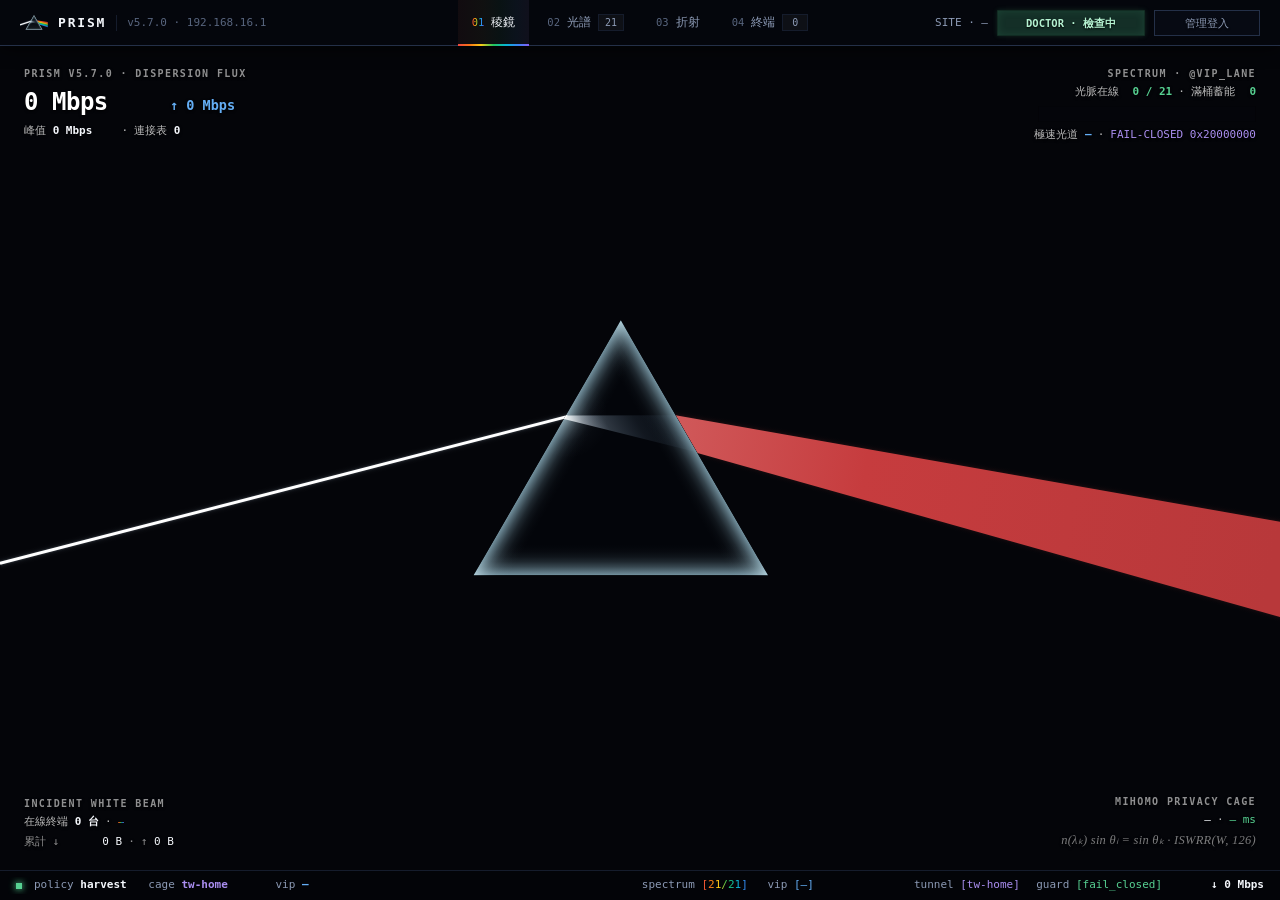
==== commit 09141579: "refactor(ui): unify segmented meter height/tokens/renderers and lock numeric label slots site-wide" ====
--- a/prism/www/prism/index.html
+++ b/prism/www/prism/index.html
@@ -214,11 +214,11 @@
           <div id="ov-hud-tr" class="corner-hud tr">
             <div class="corner-tag">SPECTRUM · @vip_lane</div>
             <div class="corner-sub">
-              <span>光脈在線 <strong id="ov-healthy" class="c-mint">0 / 21</strong></span>
+              <span>光脈在線 <strong id="ov-healthy" class="c-mint slot-ratio">0 / 21</strong></span>
               <span>·</span>
               <span>滿桶蓄能 <strong id="ov-charged" class="c-mint">0</strong></span>
             </div>
-            <div id="ov-mini-spectrum" class="ov-mini-spectrum" aria-hidden="true"></div>
+            <div id="ov-mini-spectrum" class="seg-meter seg-meter--spectrum seg-meter--ov" aria-hidden="true"></div>
             <div class="corner-sub">
               <span>極速光道 <strong id="ov-vip" class="c-blue">—</strong></span>
               <span>·</span>
@@ -234,7 +234,7 @@
               <span id="ov-site-name" class="c-spectrum">—</span>
             </div>
             <div class="corner-sub ov-sub-muted">
-              <span>累計 ↓ <span id="ov-total-down" class="c-bright">0 B</span></span>
+              <span>累計 ↓ <span id="ov-total-down" class="c-bright slot-bytes">0 B</span></span>
               <span>·</span>
               <span>↑ <span id="ov-total-up" class="c-bright">0 B</span></span>
             </div>
@@ -405,7 +405,7 @@
                 <div class="bp-card-body">
                   <div class="bp-meter-row">
                     <span id="bp-harvest-meter" class="seg-meter"></span>
-                    <span id="bp-harvest-txt" class="bp-meter-val c-spectrum">harvest</span>
+                    <span id="bp-harvest-txt" class="bp-meter-val c-spectrum"><span id="bp-harvest-mode" class="meter-k">harvest</span><span id="bp-harvest-pct" class="meter-n">—</span></span>
                   </div>
                   <div class="bp-kv-strip cols-2">
                     <div class="bp-kv-cell"><span class="k">DNS劫持</span><span id="bp-dns-port" class="v">:6053 · ads</span></div>
@@ -436,7 +436,7 @@
                 <div class="bp-node-head">
                   <div>
                     <div class="bp-card-title"><span class="c-spectrum">NFTABLES CLASSIFY</span></div>
-                    <div id="bp-classify-sub" class="bp-card-sub">prerouting · 進站請求判別 (僅上行/首包)</div>
+                    <div id="bp-classify-sub" class="bp-card-sub">mangle · @dev_policy · 餘量歸籠 (上行)</div>
                   </div>
                   <div class="bp-head-kpi">
                     <div id="bp-ingress-rate" class="bp-live-rate c-bright">0 Mbps</div>
@@ -449,7 +449,7 @@
                     <span class="run-dot spectrum"></span>
                     <span id="bp-classify-foot" class="c-sec" style="overflow:hidden;text-overflow:ellipsis">prerouting · 11 rules</span>
                   </span>
-                  <span id="bp-classify-bytes" class="c-bright" style="font-variant-numeric:tabular-nums;flex-shrink:0">累計 —</span>
+                  <span id="bp-classify-bytes-wrap" class="c-sec bp-inline-nums"><span>上行累計</span><span id="bp-classify-bytes" class="c-bright slot-bytes">—</span></span>
                 </div>
               </div>
             </div>
@@ -464,13 +464,13 @@
                   </div>
                   <div class="bp-head-kpi">
                     <span id="bp-vip-rate" class="bp-live-rate c-red">0 bps</span>
-                    <span id="bp-vip-share" class="bp-head-sub c-sec">蓄能 100%</span>
+                    <span class="bp-head-sub c-sec bp-head-kpi-num"><span>蓄能</span><span id="bp-vip-share" class="slot-pct">100%</span></span>
                   </div>
                 </div>
                 <div class="bp-card-body">
                   <div class="bp-meter-row">
                     <span id="bp-vip-meter" class="seg-meter"></span>
-                    <strong id="bp-vip-pct" class="bp-meter-val c-bright">0% 流佔比</strong>
+                    <strong id="bp-vip-pct" class="bp-meter-val c-bright"><span id="bp-vip-pct-num" class="meter-n">0%</span><span>流佔比</span></strong>
                   </div>
                   <div class="bp-kv-strip cols-2">
                     <div class="bp-kv-cell"><span class="k">錨定光脈</span><span id="bp-vip-iface" class="v c-red">—</span></div>
@@ -503,7 +503,7 @@
                 <div class="bp-card-body">
                   <div class="bp-meter-row">
                     <span id="bp-tun-meter" class="seg-meter"></span>
-                    <strong id="bp-tun-pct" class="bp-meter-val c-bright">0% 流佔比</strong>
+                    <strong id="bp-tun-pct" class="bp-meter-val c-bright"><span id="bp-tun-pct-num" class="meter-n">0%</span><span>流佔比</span></strong>
                   </div>
                   <div class="bp-tun-node-row">
                     <span class="c-muted" style="flex-shrink:0">TW-HOME</span>
@@ -545,9 +545,9 @@
                 <div class="bp-card-body">
                   <div class="bp-meter-row">
                     <span id="bp-dom-meter" class="seg-meter"></span>
-                    <strong id="bp-dom-share" class="bp-meter-val c-bright">0% 流佔比</strong>
-                  </div>
-                  <div id="bp-mini-spectrum" class="mini-spectrum-bar" title="21-Wavelength Real-Time Charge"></div>
+                    <strong id="bp-dom-share" class="bp-meter-val c-bright"><span id="bp-dom-share-num" class="meter-n">0%</span><span>流佔比</span></strong>
+                  </div>
+                  <div id="bp-mini-spectrum" class="seg-meter seg-meter--spectrum" title="21-Wavelength Real-Time Charge"></div>
                   <div class="bp-kv-strip cols-2">
                     <div class="bp-kv-cell"><span class="k">槽位調度</span><span id="bp-dom-slots" class="v c-blue">126 (flow)</span></div>
                     <div class="bp-kv-cell"><span class="k">直連累計</span><span id="bp-dom-direct" class="v">0 B</span></div>
@@ -630,7 +630,7 @@
                 <div class="uplink-foot-row">
                   <div class="uplink-meter-head">
                     <span class="c-sec">EWMA 上/下行速率</span>
-                    <span id="bp-qos-tx-txt" class="c-bright" style="font-variant-numeric:tabular-nums">—</span>
+                    <span id="bp-qos-tx-txt" class="c-bright bp-inline-nums">↑ <span id="bp-qos-tx-up" class="slot-rate">—</span> · ↓ <span id="bp-qos-tx-down" class="slot-rate">—</span></span>
                   </div>
                   <span id="bp-qos-tx-bar" class="seg-meter"></span>
                 </div>
@@ -659,7 +659,7 @@
                   <div class="uplink-meter-row">
                     <div class="uplink-meter-head">
                       <span class="c-sec">21 光譜鏈路滿桶健康度</span>
-                      <span id="bp-up-pool-txt" class="c-spectrum" style="font-weight:600;font-variant-numeric:tabular-nums">21/21</span>
+                      <span id="bp-up-pool-txt" class="c-spectrum bp-inline-nums" style="font-weight:600"><span id="bp-up-pool-charged" class="slot-ratio">21/21</span> <span>charged ·</span> <span id="bp-up-pool-up" class="slot-2ch">21</span> <span>up</span></span>
                     </div>
                     <span id="bp-up-pool-bar" class="seg-meter"></span>
                   </div>
--- a/prism/www/prism/css/tokens.css
+++ b/prism/www/prism/css/tokens.css
@@ -60,6 +60,11 @@
   --ink-shadow-sm: 0 1px 2px rgba(0, 0, 0, 0.94);
   --tray-bg:       rgba(4, 6, 12, 0.56);
   --tray-inset:    inset 0 0 0 0.5px rgba(0, 0, 0, 0.50);
+  /* Unified Segmented Meter Tokens (16px outer / 12px inner cell = exact integer px across 1x/1.25x/1.5x/2x DPI) */
+  --meter-h:       16px;
+  --meter-pad:     2px;
+  --meter-gap:     2px;
+  --meter-empty:   rgba(255, 255, 255, 0.065);
   --c-amber-dim:   rgba(235, 154, 94, 0.14);
   --c-amber-glow:  rgba(235, 154, 94, 0.42);
 
--- a/prism/www/prism/css/components.css
+++ b/prism/www/prism/css/components.css
@@ -75,13 +75,24 @@
 
 #ov-peak {
   display: inline-block;
-  min-width: 66px;
+  min-width: 9.5ch;
+}
+
+#ov-healthy {
+  display: inline-block;
+  min-width: 7ch;
+  text-align: right;
 }
 
 #ov-charged {
   display: inline-block;
-  min-width: 18px;
+  min-width: 2.2ch;
   text-align: right;
+}
+
+#ov-total-down {
+  display: inline-block;
+  min-width: 8.5ch;
 }
 
 .corner-rate-up {
@@ -113,21 +124,9 @@
   color: rgba(255, 255, 255, 0.56);
 }
 
-.ov-spectrum-mini {
-  display: grid;
-  grid-template-columns: repeat(21, minmax(0, 1fr));
-  gap: 2.5px;
+.seg-meter--ov {
   width: 218px;
-  padding: 0;
   margin: 2px 0;
-  background: transparent;
-  box-shadow: none;
-}
-
-.ov-sp-cell {
-  height: 4.5px;
-  background: rgba(255, 255, 255, 0.08);
-  transition: opacity 0.72s cubic-bezier(0.22, 1, 0.36, 1), box-shadow 0.72s cubic-bezier(0.22, 1, 0.36, 1), background-color 0.72s cubic-bezier(0.22, 1, 0.36, 1);
 }
 
 .corner-math {
@@ -427,9 +426,9 @@
   display: flex;
   flex-direction: column;
   justify-content: flex-start;
-  gap: 3.5px;
+  gap: 2px;
   margin: 0 -8px;
-  padding: 5px 8px 3px;
+  padding: 4px 8px 2px;
   border-top: 1px solid rgba(255, 255, 255, 0.06);
   min-height: 0;
   overflow: visible;
@@ -443,7 +442,7 @@
   );
   border: none;
   box-shadow: var(--tray-inset);
-  padding: 2.5px 8.5px;
+  padding: 2px 8px;
   display: flex;
   flex-direction: column;
   justify-content: flex-start;
@@ -583,26 +582,6 @@
   justify-content: space-between;
 }
 
-.mini-spectrum-bar {
-  display: flex;
-  align-items: stretch;
-  gap: 2px;
-  min-height: 14px;
-  margin: 0;
-  padding: 2px;
-  background: var(--tray-bg);
-  border: none;
-  box-shadow: var(--tray-inset);
-}
-
-.mini-sp-cell {
-  flex: 1 1 0%;
-  min-width: 0;
-  height: 10px;
-  background: rgba(255, 255, 255, 0.08);
-  transition: opacity 0.72s cubic-bezier(0.22, 1, 0.36, 1), box-shadow 0.72s cubic-bezier(0.22, 1, 0.36, 1), background-color 0.72s cubic-bezier(0.22, 1, 0.36, 1);
-}
-
 .run-dot {
   display: inline-block;
   width: 6px;
@@ -626,29 +605,32 @@
 }
 .run-dot.off      { background: #3f4a5f; box-shadow: none; }
 
-/* Unified Full-Width Segmented Block Meters with Soft Contained Optical Bloom */
+/* Unified Optical Segmented Block Meters Across All Views (Single Source of Truth) */
 .seg-meter {
   display: flex;
   align-items: stretch;
-  gap: 2px;
+  gap: var(--meter-gap, 2px);
   width: 100%;
   min-width: 0;
-  height: 15px;
+  height: var(--meter-h, 16px);
   flex-shrink: 0;
-  padding: 2px;
-  background: var(--tray-bg);
+  padding: var(--meter-pad, 2px);
+  border-radius: 0;
+  background: var(--tray-bg, rgba(4, 6, 12, 0.56));
   border: none;
-  box-shadow: var(--tray-inset);
-}
-
-.seg-meter.compact {
-  gap: 2px;
-  height: 12px;
-  padding: 1.5px 2px;
-}
-
-.seg-meter.active {
-  box-shadow: var(--tray-inset);
+  box-shadow: var(--tray-inset, inset 0 0 0 0.5px rgba(0, 0, 0, 0.50));
+}
+
+.seg-meter--ov {
+  width: 218px;
+  margin: 2px 0;
+}
+
+.seg-meter--slots {
+  display: grid;
+  grid-template-columns: repeat(var(--slot-cols, 6), minmax(0, 1fr));
+  width: auto;
+  flex: 1 1 auto;
 }
 
 .seg-cell {
@@ -656,8 +638,14 @@
   min-width: 0;
   height: 100%;
   border-radius: 0;
-  background: rgba(255, 255, 255, 0.065);
-}
+  background: var(--meter-empty, rgba(255, 255, 255, 0.065));
+}
+
+.seg-meter--spectrum > .seg-cell {
+  transition: opacity 0.72s cubic-bezier(0.22, 1, 0.36, 1), box-shadow 0.72s cubic-bezier(0.22, 1, 0.36, 1), background-color 0.72s cubic-bezier(0.22, 1, 0.36, 1);
+}
+
+.seg-cell.slot-on    { background: rgb(var(--sc-rgb, 100, 174, 245)); box-shadow: 0 0 5px rgba(var(--sc-rgb, 100, 174, 245), 0.50); }
 .seg-cell.on.red     { background: var(--c-red-bar);  box-shadow: 0 0 5px rgba(var(--c-red-rgb), 0.50); }
 .seg-cell.on.mint    { background: var(--c-mint-bar); box-shadow: 0 0 5px rgba(var(--c-mint-rgb), 0.46); }
 .seg-cell.on.blue    { background: var(--c-blue-bar); box-shadow: 0 0 5px rgba(var(--c-blue-rgb), 0.50); }
@@ -680,7 +668,13 @@
   min-width: 0;
 }
 
+/* Fixed-Width Tabular Slots Prevent Dynamic Numbers From Shifting Adjacent Labels */
 .bp-meter-val {
+  display: inline-flex;
+  align-items: baseline;
+  justify-content: flex-end;
+  gap: 0.45ch;
+  width: 11.5ch;
   font-size: 11px;
   font-weight: 700;
   white-space: nowrap;
@@ -688,6 +682,37 @@
   font-variant-numeric: tabular-nums;
   text-shadow: 0 1px 3px rgba(0, 0, 0, 0.95);
 }
+
+.bp-meter-val .meter-k {
+  flex: 1 1 auto;
+  min-width: 0;
+  text-align: left;
+}
+
+.bp-meter-val .meter-n {
+  display: inline-block;
+  width: 4ch;
+  text-align: right;
+  flex-shrink: 0;
+}
+
+.bp-head-kpi-num,
+.bp-inline-nums {
+  display: inline-flex;
+  align-items: baseline;
+  justify-content: flex-end;
+  gap: 0.4ch;
+  white-space: nowrap;
+  font-variant-numeric: tabular-nums;
+}
+
+.slot-2ch   { display: inline-block; min-width: 2ch;   text-align: right; }
+.slot-4ch   { display: inline-block; min-width: 4ch;   text-align: right; }
+.slot-pct   { display: inline-block; width:     4ch;   text-align: right; }
+.slot-ratio { display: inline-block; min-width: 5ch;   text-align: right; }
+.slot-slot  { display: inline-block; min-width: 5.5ch; text-align: right; }
+.slot-rate  { display: inline-block; min-width: 5.5ch; text-align: right; }
+.slot-bytes { display: inline-block; min-width: 8ch;   text-align: right; }
 
 .math-formula {
   font-family: var(--font-math);
@@ -707,8 +732,8 @@
 #bp-card-uplink {
   display: flex;
   flex-direction: column;
-  padding: 9.5px 11px;
-  gap: 7px;
+  padding: 8px 11px;
+  gap: 6px;
   min-height: 0;
   background-color: rgba(6, 8, 15, 0.94);
   background-image:
@@ -732,8 +757,8 @@
   flex-direction: column;
   flex: 1 1 0;
   min-height: 112px;
-  padding: 9.5px 12px;
-  gap: 7px;
+  padding: 10px 12px;
+  gap: 6px;
   background-color: rgba(6, 8, 15, 0.94);
   background-image:
     linear-gradient(rgba(82, 92, 124, 0.08), rgba(82, 92, 124, 0.08));
@@ -773,7 +798,7 @@
   display: flex;
   flex-direction: column;
   justify-content: flex-start;
-  gap: 7px;
+  gap: 6px;
   flex: 0 0 auto;
   min-height: 0;
 }
@@ -985,14 +1010,14 @@
   }
   .classify-strip {
     flex: 0 0 auto;
-    gap: 4.5px;
+    gap: 2px;
     min-height: 0;
     margin: 0 -6px;
-    padding: 6px 6px 4px;
+    padding: 3px 6px 2px;
     overflow: visible;
   }
   .classify-bar-card {
-    padding: 3px 7px;
+    padding: 2px 7px;
     gap: 2px;
   }
   .guard-invariants-grid {
@@ -1264,6 +1289,12 @@
 }
 
 .heat-br {
+  display: inline-flex;
+  align-items: baseline;
+  justify-content: flex-end;
+  gap: 0.35ch;
+  min-width: 11ch;
+  text-align: right;
   font-size: 9.5px;
   font-weight: 600;
   font-variant-numeric: tabular-nums;
@@ -1271,27 +1302,6 @@
   text-shadow: 0 1px 3px rgba(0, 0, 0, 0.95);
   white-space: nowrap;
   flex-shrink: 0;
-}
-
-.heat-slots-bar {
-  flex: 1 1 auto;
-  min-width: 0;
-  display: grid;
-  grid-template-columns: repeat(var(--slot-cols, 6), minmax(0, 1fr));
-  gap: 2px;
-  height: 10px;
-  padding: 1.5px;
-  background: rgba(4, 6, 12, 0.56);
-}
-
-.heat-slot-cell {
-  height: 100%;
-  background: rgba(255, 255, 255, 0.08);
-}
-
-.heat-slot-cell.on {
-  background: rgb(var(--sc-rgb, 100, 174, 245));
-  box-shadow: 0 0 4px rgba(var(--sc-rgb, 100, 174, 245), 0.52);
 }
 
 .spec-ribbon-row {
@@ -1902,7 +1912,7 @@
   .corner-hud.bl { bottom: 12px; left: 12px; }
   .corner-hud.br { bottom: 12px; right: 12px; }
   .corner-rate-main { font-size: 17px; }
-  .ov-spectrum-mini { width: 136px; }
+  .seg-meter--ov { width: 136px; }
   .bp-split-2 { grid-template-columns: 1fr; }
   .heatmap-stage-wrap { container-type: normal; }
   .heatmap-grid { width: 100%; height: auto; grid-template-columns: repeat(3, minmax(0, 1fr)); grid-template-rows: none; }
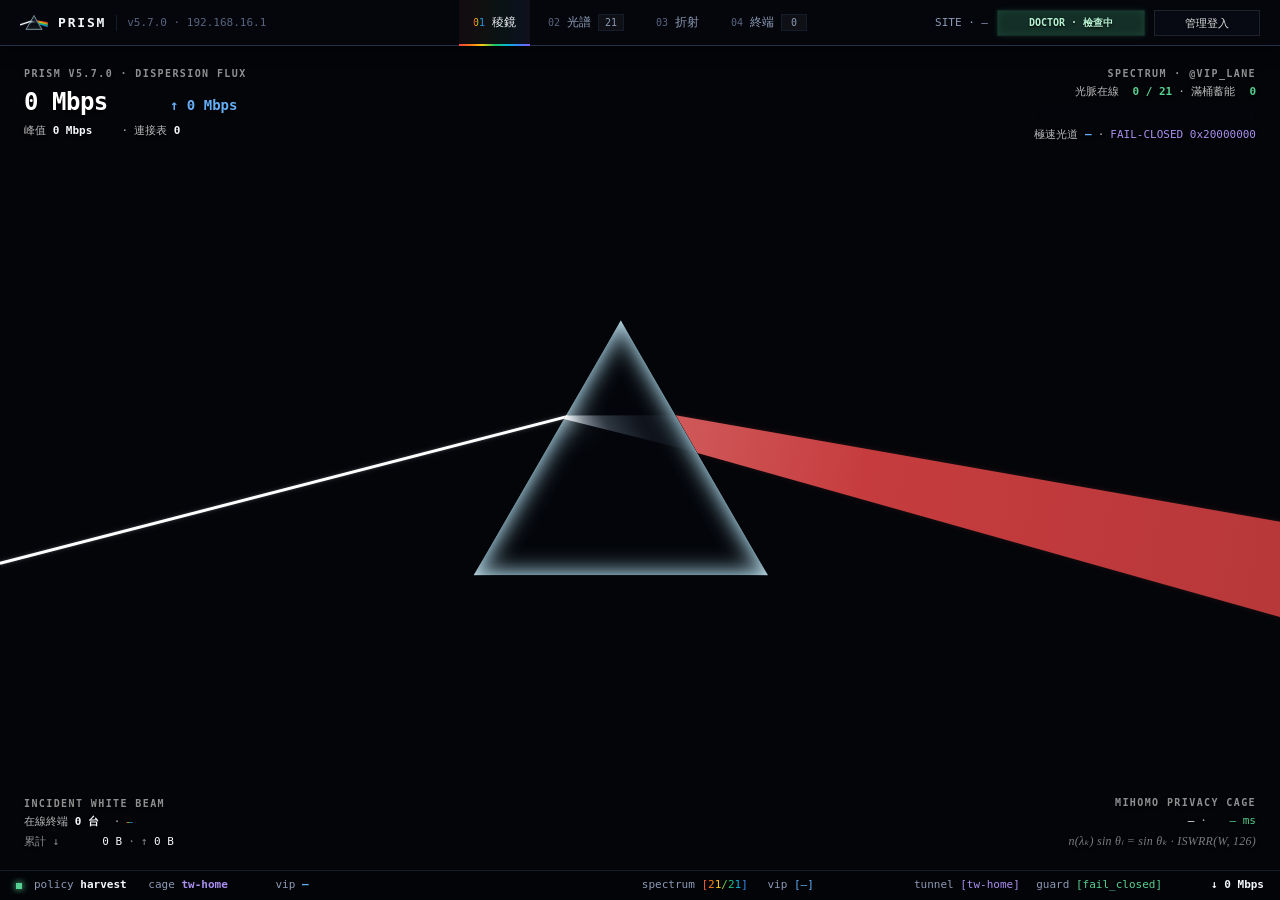
==== commit de291020: "refactor(prism): unify design tokens, CSS components, and JS formatters site-wide" ====
--- a/prism/www/prism/index.html
+++ b/prism/www/prism/index.html
@@ -143,8 +143,8 @@
       </nav>
 
       <div class="topbar-right">
-        <span id="site-badge" class="c-sec" style="font-size:11px">SITE · —</span>
-        <span id="health-pill" class="st-badge charged" role="button" tabindex="0" style="cursor:pointer" title="查看折射與體檢">DOCTOR · 檢查中</span>
+        <span id="site-badge" class="c-sec fs-base">SITE · —</span>
+        <span id="health-pill" class="st-badge charged clickable" role="button" tabindex="0" title="查看折射與體檢">DOCTOR · 檢查中</span>
         <button id="btn-auth" type="button" class="btn-cmd">管理登入</button>
       </div>
     </header>
@@ -158,8 +158,7 @@
           var ab = document.getElementById('btn-auth');
           if (ab) {
             ab.textContent = (localStorage.getItem('prism_user') || 'root') + ' · 登出';
-            ab.style.borderColor = 'var(--c-mint)';
-            ab.style.color = 'var(--c-mint)';
+            ab.classList.add('mint');
           }
         }
         var raw = sessionStorage.getItem('prism_snap_v1');
@@ -262,13 +261,13 @@
       <section id="page-spectrum" class="page page-contained">
         <div class="spectrum-stage">
           <div class="s-box spectrum spec-heat-panel">
-            <div class="panel-head" style="margin-bottom:0;padding-bottom:5px">
-              <div style="display:flex;align-items:baseline;gap:10px;min-width:0;flex-wrap:wrap">
+            <div class="panel-head panel-head--tight">
+              <div class="spec-head-left">
                 <span class="panel-title c-spectrum">21-WAVELENGTH SPECTRUM MATRIX</span>
-                <span id="weave-cap" class="c-sec" style="font-size:10.5px">VIP=— · 2s</span>
+                <span id="weave-cap" class="c-sec fs-sm">VIP=— · 2s</span>
               </div>
               <div class="spec-head-right">
-                <span id="spec-active-tag" class="c-sec" style="font-size:10.5px"></span>
+                <span id="spec-active-tag" class="c-sec fs-sm"></span>
                 <span class="math-formula">Wᵢ ∝ (Bᵢ/Bᶜ)²·(1+0.35Δτᵢ)⁻¹</span>
                 <div id="chart-range" class="seg-group" aria-label="微折線時間窗">
                   <button type="button" class="seg-btn" data-limit="150">5m</button>
@@ -319,10 +318,10 @@
 
         <div class="bp-compact-legend">
           <div class="legend-group">
-            <span class="legend-item"><span class="legend-sq" style="background:var(--prism-spectrum);box-shadow:0 0 8px rgba(100,174,245,0.55)"></span><span>ingress · classify</span></span>
-            <span class="legend-item"><span class="legend-sq" style="background:var(--c-red);box-shadow:0 0 8px var(--c-red)"></span><span>@vip_lane · 極速光道</span></span>
-            <span class="legend-item"><span class="legend-sq" style="background:var(--c-mint);box-shadow:0 0 8px var(--c-mint)"></span><span>Mihomo · 暗面隔離籠</span></span>
-            <span class="legend-item"><span class="legend-sq" style="background:var(--c-blue);box-shadow:0 0 8px var(--c-blue)"></span><span>burst-harvest · 21 光譜織網</span></span>
+            <span class="legend-item"><span class="legend-sq spectrum"></span><span>ingress · classify</span></span>
+            <span class="legend-item"><span class="legend-sq red"></span><span>@vip_lane · 極速光道</span></span>
+            <span class="legend-item"><span class="legend-sq mint"></span><span>Mihomo · 暗面隔離籠</span></span>
+            <span class="legend-item"><span class="legend-sq blue"></span><span>burst-harvest · 21 光譜織網</span></span>
           </div>
           <span id="bp-mptcp-badge" class="st-badge vip">MPTCP · checking</span>
         </div>
@@ -362,11 +361,11 @@
               <div id="adv-invariants-grid" class="guard-invariants-grid"></div>
 
               <div class="bp-node-foot bp-node-foot-rule">
-                <span style="display:inline-flex;align-items:center;gap:5px;min-width:0">
+                <span class="row-inline">
                   <span id="adv-guard-dot" class="run-dot violet"></span>
-                  <span id="adv-doctor" class="c-violet" style="overflow:hidden;text-overflow:ellipsis">all invariants ok</span>
+                  <span id="adv-doctor" class="c-violet text-clip">all invariants ok</span>
                 </span>
-                <span id="adv-reconcile" class="c-sec" style="font-variant-numeric:tabular-nums;flex-shrink:0">—</span>
+                <span id="adv-reconcile" class="c-sec t-num slot-clock">—</span>
               </div>
             </aside>
 
@@ -417,7 +416,7 @@
                   </div>
                   <div id="bp-pregate-rules" class="bp-inline-summary">
                     <span class="c-sec">IPv6 drop · DoT:853 drop</span>
-                    <span class="c-spectrum" style="flex-shrink:0;font-weight:600">fail-closed</span>
+                    <span class="c-spectrum t-strong shrink-0">fail-closed</span>
                   </div>
                 </div>
                 <div class="bp-node-foot bp-node-foot-rule">
@@ -426,7 +425,7 @@
                     <button type="button" class="seg-btn" data-mode="on">聚匯</button>
                     <button type="button" class="seg-btn" data-mode="off">單線</button>
                   </div>
-                  <button id="site-mem-btn" type="button" class="btn-cmd" style="padding:2px 6px;font-size:10px;white-space:nowrap;flex-shrink:0">記住站點</button>
+                  <button id="site-mem-btn" type="button" class="btn-cmd sm">記住站點</button>
                 </div>
               </div>
 
@@ -445,9 +444,9 @@
                 </div>
                 <div id="bp-classify-grid" class="classify-strip"></div>
                 <div class="bp-node-foot bp-node-foot-rule">
-                  <span style="display:inline-flex;align-items:center;gap:5px;min-width:0">
+                  <span class="row-inline">
                     <span class="run-dot spectrum"></span>
-                    <span id="bp-classify-foot" class="c-sec" style="overflow:hidden;text-overflow:ellipsis">prerouting · 11 rules</span>
+                    <span id="bp-classify-foot" class="c-sec text-clip">prerouting · 12 rules</span>
                   </span>
                   <span id="bp-classify-bytes-wrap" class="c-sec bp-inline-nums"><span>上行累計</span><span id="bp-classify-bytes" class="c-bright slot-bytes">—</span></span>
                 </div>
@@ -482,8 +481,8 @@
                   </div>
                 </div>
                 <div class="bp-node-foot bp-node-foot-rule">
-                  <span style="display:inline-flex;align-items:center;gap:5px;flex-shrink:0"><span id="bp-vip-dot" class="run-dot"></span><span id="bp-vip-st" class="c-red">standby</span></span>
-                  <span id="bp-vip-desc" class="c-sec" style="min-width:0;overflow:hidden;text-overflow:ellipsis;text-align:right">—</span>
+                  <span class="row-inline shrink-0"><span id="bp-vip-dot" class="run-dot"></span><span id="bp-vip-st" class="c-red">standby</span></span>
+                  <span id="bp-vip-desc" class="c-sec text-clip text-end">—</span>
                 </div>
               </div>
 
@@ -506,9 +505,9 @@
                     <strong id="bp-tun-pct" class="bp-meter-val c-bright"><span id="bp-tun-pct-num" class="meter-n">0%</span><span>流佔比</span></strong>
                   </div>
                   <div class="bp-tun-node-row">
-                    <span class="c-muted" style="flex-shrink:0">TW-HOME</span>
+                    <span class="c-muted shrink-0">TW-HOME</span>
                     <span id="bp-tun-desc" class="bp-tun-node-name c-bright">—</span>
-                    <span id="bp-tun-bytes" class="c-mint" style="flex-shrink:0;font-variant-numeric:tabular-nums">0 B</span>
+                    <span id="bp-tun-bytes" class="c-mint t-num shrink-0">0 B</span>
                   </div>
                   <div id="bp-tun-chain" class="bp-kv-strip cols-2">
                     <div class="bp-kv-cell"><span class="k">MPTCP</span><span id="bp-tun-mptcp" class="v c-bright">—</span></div>
@@ -521,11 +520,11 @@
                   <div id="bp-tun-relay-list" class="relay-mini-list"></div>
                 </div>
                 <div class="bp-node-foot bp-node-foot-rule">
-                  <span style="display:inline-flex;align-items:center;gap:6px;flex-shrink:0">
+                  <span class="row-inline shrink-0">
                     <span id="bp-tun-dot" class="run-dot mint"></span>
                     <span id="bp-tun-st" class="c-mint">checking...</span>
                   </span>
-                  <a id="zashboard-link" href="#" target="_blank" rel="noopener noreferrer" class="btn-cmd mint" style="padding:2px 8px;font-size:10px;white-space:nowrap;flex-shrink:0">Zashboard ↗</a>
+                  <a id="zashboard-link" href="#" target="_blank" rel="noopener noreferrer" class="btn-cmd sm mint">Zashboard ↗</a>
                 </div>
               </div>
 
@@ -558,12 +557,12 @@
                   </div>
                   <div id="bp-dom-highlights" class="bp-inline-summary">
                     <span id="bp-dom-best" class="c-sec">fastest —</span>
-                    <span id="bp-dom-toks" class="c-blue" style="font-variant-numeric:tabular-nums">tokens 100%</span>
+                    <span class="c-blue bp-inline-nums"><span>均令牌</span><span id="bp-dom-toks" class="slot-pct">100%</span></span>
                   </div>
                 </div>
                 <div class="bp-node-foot bp-node-foot-rule">
-                  <span style="display:inline-flex;align-items:center;gap:5px;flex-shrink:0"><span class="run-dot blue"></span><span id="bp-dom-st" class="c-blue">ready</span></span>
-                  <span id="bp-dom-desc" class="c-sec" style="min-width:0;overflow:hidden;text-overflow:ellipsis;text-align:right">直連 0B · 均—</span>
+                  <span class="row-inline shrink-0"><span class="run-dot blue"></span><span id="bp-dom-st" class="c-blue">ready</span></span>
+                  <span id="bp-dom-desc" class="c-sec text-clip text-end">直連 0B · 均—</span>
                 </div>
               </div>
             </div>
@@ -585,11 +584,11 @@
                 <div class="qos-band-col">
                   <div id="bp-qos-10" class="qos-band-chip" style="--qb-rgb:242,90,90">
                     <div class="qos-band-head">
-                      <span class="c-red" style="font-weight:700;font-size:10.5px">1:10 · Prio0 (VIP / ≤256B)</span>
-                      <span id="bp-qos-10-rate" class="c-red" style="font-size:10.5px;font-weight:600;font-variant-numeric:tabular-nums">0 bps</span>
+                      <span class="c-red qos-band-title">1:10 · Prio0 (VIP / ≤256B)</span>
+                      <span id="bp-qos-10-rate" class="c-red qos-band-rate">0 bps</span>
                     </div>
                     <span id="bp-qos-10-bar" class="seg-meter"></span>
-                    <div class="qos-band-head" style="font-size:9.5px">
+                    <div class="qos-band-head sub">
                       <span class="c-sec">極速信標 · UDP / SYN·ACK / DNS</span>
                       <span id="bp-qos-10-sub" class="c-muted">fq_codel 2ms</span>
                     </div>
@@ -597,11 +596,11 @@
 
                   <div id="bp-qos-20" class="qos-band-chip" style="--qb-rgb:87,209,146">
                     <div class="qos-band-head">
-                      <span class="c-mint" style="font-weight:700;font-size:10.5px">1:20 · Prio1 (&lt;64MB)</span>
-                      <span id="bp-qos-20-rate" class="c-mint" style="font-size:10.5px;font-weight:600;font-variant-numeric:tabular-nums">0 bps</span>
+                      <span class="c-mint qos-band-title">1:20 · Prio1 (&lt;64MB)</span>
+                      <span id="bp-qos-20-rate" class="c-mint qos-band-rate">0 bps</span>
                     </div>
                     <span id="bp-qos-20-bar" class="seg-meter"></span>
-                    <div class="qos-band-head" style="font-size:9.5px">
+                    <div class="qos-band-head sub">
                       <span class="c-sec">分流隧道 / 互動突發</span>
                       <span id="bp-qos-20-sub" class="c-muted">interactive</span>
                     </div>
@@ -609,11 +608,11 @@
 
                   <div id="bp-qos-30" class="qos-band-chip" style="--qb-rgb:100,174,245">
                     <div class="qos-band-head">
-                      <span class="c-blue" style="font-weight:700;font-size:10.5px">1:30 · Prio2 (≥64MB)</span>
-                      <span id="bp-qos-30-rate" class="c-blue" style="font-size:10.5px;font-weight:600;font-variant-numeric:tabular-nums">0 bps</span>
+                      <span class="c-blue qos-band-title">1:30 · Prio2 (≥64MB)</span>
+                      <span id="bp-qos-30-rate" class="c-blue qos-band-rate">0 bps</span>
                     </div>
                     <span id="bp-qos-30-bar" class="seg-meter"></span>
-                    <div class="qos-band-head" style="font-size:9.5px">
+                    <div class="qos-band-head sub">
                       <span class="c-sec">直連收割 / ct≥64MB 大流降階</span>
                       <span id="bp-qos-30-sub" class="c-muted">21-strand bulk</span>
                     </div>
@@ -636,7 +635,7 @@
                 </div>
 
                 <div class="bp-node-foot bp-node-foot-rule">
-                  <span style="display:inline-flex;align-items:center;gap:5px;flex-shrink:0"><span class="run-dot spectrum"></span><span id="bp-qos-st" class="c-bright">3-band active</span></span>
+                  <span class="row-inline shrink-0"><span class="run-dot spectrum"></span><span id="bp-qos-st" class="c-bright">3-band active</span></span>
                   <span id="bp-qos-foot" class="c-sec">SYN MSS clamp · 64MB 相變界</span>
                 </div>
               </div>
@@ -659,7 +658,7 @@
                   <div class="uplink-meter-row">
                     <div class="uplink-meter-head">
                       <span class="c-sec">21 光譜鏈路滿桶健康度</span>
-                      <span id="bp-up-pool-txt" class="c-spectrum bp-inline-nums" style="font-weight:600"><span id="bp-up-pool-charged" class="slot-ratio">21/21</span> <span>charged ·</span> <span id="bp-up-pool-up" class="slot-2ch">21</span> <span>up</span></span>
+                      <span id="bp-up-pool-txt" class="c-spectrum bp-inline-nums t-strong"><span id="bp-up-pool-charged" class="slot-ratio">21/21</span> <span>charged ·</span> <span id="bp-up-pool-up" class="slot-2ch">21</span> <span>up</span></span>
                     </div>
                     <span id="bp-up-pool-bar" class="seg-meter"></span>
                   </div>
@@ -667,7 +666,7 @@
                   <div class="uplink-meter-row">
                     <div class="uplink-meter-head">
                       <span class="c-sec">Conntrack 狀態表佔用</span>
-                      <span id="bp-up-ct-txt" class="c-bright" style="font-weight:600;font-variant-numeric:tabular-nums">0 / 131072</span>
+                      <span id="bp-up-ct-txt" class="c-bright t-strong t-num">0 / 131072</span>
                     </div>
                     <span id="bp-up-ct-bar" class="seg-meter"></span>
                   </div>
@@ -675,7 +674,7 @@
                   <div class="uplink-meter-row">
                     <div class="uplink-meter-head">
                       <span class="c-sec">可用內存 / CPU 負載</span>
-                      <span id="bp-up-mem-txt" class="c-bright" style="font-weight:600;font-variant-numeric:tabular-nums">— MB · load —</span>
+                      <span id="bp-up-mem-txt" class="c-bright bp-inline-nums t-strong"><span id="bp-up-mem-mb" class="slot-bytes">— MB</span> <span>free · load</span> <span id="bp-up-mem-load" class="slot-4ch">—</span></span>
                     </div>
                     <span id="bp-up-mem-bar" class="seg-meter"></span>
                   </div>
@@ -697,8 +696,8 @@
                 </div>
 
                 <div class="bp-node-foot bp-node-foot-rule">
-                  <span style="display:inline-flex;align-items:center;gap:5px;min-width:0"><span class="run-dot spectrum"></span><span class="c-sec">fw4 masquerade active</span></span>
-                  <span id="bp-up-ver" class="c-muted" style="flex-shrink:0">PRISM 5.7.0</span>
+                  <span class="row-inline"><span class="run-dot spectrum"></span><span class="c-sec">fw4 masquerade active</span></span>
+                  <span id="bp-up-ver" class="c-muted shrink-0">PRISM 5.7.0</span>
                 </div>
               </div>
             </div>
@@ -715,14 +714,14 @@
 
           <!-- Wide Left Rail: Merged Terminal List + Sort Mode + Non-Closing Policy Matrix -->
           <aside class="s-box violet dev-menu-panel">
-            <div class="panel-head" style="margin-bottom:6px;padding-bottom:6px">
+            <div class="panel-head panel-head--devs">
               <span class="panel-title c-violet">終端名冊與光路矩陣 · LAN</span>
-              <span id="clients-online-cnt" class="c-mint" style="font-size:11px">0 在線</span>
+              <span id="clients-online-cnt" class="c-mint fs-base">0 在線</span>
             </div>
 
             <div class="dev-toolbar">
-              <input id="dev-menu-q" class="bp-input" type="search" placeholder="篩選設備 / IP / MAC..." aria-label="篩選終端" style="flex:1;min-width:80px">
-              <div id="dev-sort-seg" class="seg-group" style="flex-shrink:0" title="終端排序方式" aria-label="終端排序方式">
+              <input id="dev-menu-q" class="bp-input dev-filter" type="search" placeholder="篩選設備 / IP / MAC..." aria-label="篩選終端">
+              <div id="dev-sort-seg" class="seg-group shrink-0" title="終端排序方式" aria-label="終端排序方式">
                 <button type="button" class="seg-btn on" data-sort="stable">固定</button>
                 <button type="button" class="seg-btn" data-sort="rate">速率</button>
                 <button type="button" class="seg-btn" data-sort="flows">流數</button>
@@ -730,10 +729,10 @@
               </div>
             </div>
 
-            <button id="dev-nav-all" class="dev-nav-item active" type="button" style="gap:3px;flex-shrink:0">
+            <button id="dev-nav-all" class="dev-nav-item dev-nav-all active" type="button">
               <div class="dev-nav-top">
                 <span class="dev-nav-name">全部終端總覽 · ALL TERMINALS</span>
-                <span id="dev-all-rate" class="c-mint" style="font-size:11px">0 bps</span>
+                <span id="dev-all-rate" class="c-mint fs-base">0 bps</span>
               </div>
               <div class="dev-nav-sub">
                 <span>顯示全部終端實時連接與聚合速率</span>
@@ -746,26 +745,26 @@
 
           <!-- Right Full-Height Column: Live Active Connections Explorer -->
           <div class="clients-right-col">
-            <div class="s-box blue" style="flex:1;height:100%;display:flex;flex-direction:column;min-height:0">
-              <div class="panel-head" style="gap:8px;white-space:nowrap">
-                <div style="display:flex;align-items:center;gap:6px;min-width:0">
+            <div class="s-box blue clients-conn-box">
+              <div class="panel-head panel-head--nowrap">
+                <div class="row-inline">
                   <span class="panel-title c-blue">ACTIVE CONNECTIONS</span>
                   <span id="conn-scope-badge" class="st-badge vip">全局連接</span>
-                  <button id="btn-conn-clear-dev" class="btn-cmd" type="button" style="display:none;padding:2px 7px;font-size:10px">全部終端 ✕</button>
-                  <span id="conn-cap" class="c-sec" style="font-size:11px;overflow:hidden;text-overflow:ellipsis">—</span>
-                </div>
-                <div style="display:flex;align-items:center;gap:6px;flex-shrink:0">
+                  <button id="btn-conn-clear-dev" class="btn-cmd sm" type="button" style="display:none">全部終端 ✕</button>
+                  <span id="conn-cap" class="c-sec fs-base text-clip">—</span>
+                </div>
+                <div class="row-flex">
                   <div id="conn-route-seg" class="seg-group" aria-label="過濾路由路徑">
                     <button type="button" class="seg-btn on" data-route="all">全部</button>
                     <button type="button" class="seg-btn" data-route="direct">直連</button>
                     <button type="button" class="seg-btn" data-route="tunnel">分流隧道</button>
                     <button type="button" class="seg-btn" data-route="vip">極速光道</button>
                   </div>
-                  <input id="conn-q" class="bp-input" type="search" placeholder="過濾目標 / 域名 / 端口..." aria-label="過濾連接目標" style="width:152px">
-                </div>
-              </div>
-
-              <div id="conn-empty" class="c-muted" style="padding:28px;text-align:center">請點擊右上角「管理登入」查看實時連接流表</div>
+                  <input id="conn-q" class="bp-input conn-filter" type="search" placeholder="過濾目標 / 域名 / 端口..." aria-label="過濾連接目標">
+                </div>
+              </div>
+
+              <div id="conn-empty" class="c-muted conn-empty">請點擊右上角「管理登入」查看實時連接流表</div>
               <div id="conn-table-wrap" class="table-wrap conn-scroll-wrap" style="display:none">
                 <table class="bp-table compact sticky bp-conn-table">
                   <colgroup>
@@ -859,10 +858,10 @@
   <!-- Doctor Invariants & UCI Config Overlay Modal (圖9 Fix: Never Expands Page Height) -->
   <div id="sys-modal-scrim" class="modal-scrim" role="dialog" aria-modal="true" aria-labelledby="sys-modal-title">
     <div class="modal-box sys-modal">
-      <div style="display:flex;align-items:center;justify-content:space-between;gap:12px;border-bottom:1px solid var(--line-subtle);padding-bottom:10px">
+      <div class="sys-modal-head">
         <div>
-          <span id="sys-modal-title" class="c-violet" style="font-weight:700;font-size:13.5px">DOCTOR · LIVE SYSTEM INVARIANTS &amp; UCI PARAMETERS</span>
-          <span id="doctor-cap" class="c-sec" style="font-size:11.5px;margin-left:12px">—</span>
+          <span id="sys-modal-title" class="c-violet sys-modal-title">DOCTOR · LIVE SYSTEM INVARIANTS &amp; UCI PARAMETERS</span>
+          <span id="doctor-cap" class="c-sec sys-modal-cap">—</span>
         </div>
         <button id="btn-close-sys" class="btn-cmd" type="button" aria-label="關閉體檢視窗">✕ 關閉</button>
       </div>
@@ -870,11 +869,11 @@
         <div id="doctor-list" class="doctor-grid"></div>
         <div class="bp-split-2">
           <div class="s-box spectrum">
-            <div style="font-weight:700;margin-bottom:6px;font-size:12px"><span class="c-spectrum">核心架構鐵律 (IMMUTABLE)</span></div>
+            <div class="sys-card-head"><span class="c-spectrum">核心架構鐵律 (IMMUTABLE)</span></div>
             <div id="locked-panel"></div>
           </div>
           <div class="s-box mint">
-            <div class="c-mint" style="font-weight:700;margin-bottom:6px;font-size:12px">運行時可調參數 (UCI)</div>
+            <div class="c-mint sys-card-head">運行時可調參數 (UCI)</div>
             <div id="config-panel"></div>
           </div>
         </div>
@@ -885,19 +884,19 @@
   <!-- Admin Auth Modal -->
   <div id="scrim" class="modal-scrim" role="dialog" aria-modal="true" aria-labelledby="modal-ver">
     <div class="modal-box">
-      <div id="modal-ver" class="c-spectrum" style="font-weight:700;margin-bottom:4px;width:fit-content">PRISM v5.7.0 · 系統管理認證</div>
-      <div class="c-sec" style="font-size:11.5px;margin-bottom:12px">通過 OpenWrt ubus /rpcd 建立加密管理會話</div>
-      <form id="login-form" style="display:flex;flex-direction:column;gap:10px">
+      <div id="modal-ver" class="c-spectrum auth-title">PRISM v5.7.0 · 系統管理認證</div>
+      <div class="c-sec auth-sub">通過 OpenWrt ubus /rpcd 建立加密管理會話</div>
+      <form id="login-form" class="auth-form">
         <div>
-          <label class="c-muted" style="font-size:11px;display:block;margin-bottom:4px">用戶名</label>
-          <input id="user" class="bp-input" style="width:100%" value="root" autocomplete="username">
+          <label class="c-muted auth-label">用戶名</label>
+          <input id="user" class="bp-input w-full" value="root" autocomplete="username">
         </div>
         <div>
-          <label class="c-muted" style="font-size:11px;display:block;margin-bottom:4px">管理密碼</label>
-          <input id="pass" class="bp-input" type="password" style="width:100%" autocomplete="current-password">
+          <label class="c-muted auth-label">管理密碼</label>
+          <input id="pass" class="bp-input w-full" type="password" autocomplete="current-password">
         </div>
-        <div id="login-err" class="c-crimson" style="font-size:11.5px;min-height:16px"></div>
-        <div style="display:flex;justify-content:flex-end;gap:8px;margin-top:4px">
+        <div id="login-err" class="c-crimson auth-err"></div>
+        <div class="auth-actions">
           <button type="button" id="login-cancel" class="btn-cmd">取消</button>
           <button type="submit" id="login-go" class="btn-cmd primary">登入</button>
         </div>
--- a/prism/www/prism/css/tokens.css
+++ b/prism/www/prism/css/tokens.css
@@ -9,6 +9,9 @@
   --bg-panel:      rgba(6, 8, 15, 0.94);
   --bg-panel-alt:  rgba(10, 13, 22, 0.92);
   --bg-glass:      rgba(7, 9, 16, 0.96);
+  --bg-input:      rgba(4, 6, 12, 0.64);
+  --rule-hairline: rgba(255, 255, 255, 0.06);
+  --rule-faint:    rgba(255, 255, 255, 0.04);
 
   /* Crisp Sharp Geometry & Luminous Hairlines */
   --frame-radius:  0px;
@@ -17,11 +20,16 @@
   --line-subtle:   #151c2c;
   --line-dashed:   #242c40;
 
-  /* Crisp Monochrome Typography */
+  /* Crisp Monochrome Typography & Integer Scale (Clean at 100%/125%/150%/200% DPI) */
   --text-bright:   #f4f7fc;
   --text-primary:  #d5dfee;
   --text-secondary:#8c9ab5;
   --text-muted:    #58657e;
+  --fs-xs:         9px;
+  --fs-sm:         10px;
+  --fs-base:       11px;
+  --fs-md:         12px;
+  --fs-lg:         14px;
 
   /* Luminous Spectral Accents (Unified 圖1 Soft Bloom Palette) */
   --c-amber:       #eb9a5e;
--- a/prism/www/prism/css/layout.css
+++ b/prism/www/prism/css/layout.css
@@ -98,7 +98,7 @@
 
 .nav-tab .tab-idx {
   color: var(--text-muted);
-  font-size: 10.5px;
+  font-size: var(--fs-sm);
   font-variant-numeric: tabular-nums;
 }
 
--- a/prism/www/prism/css/components.css
+++ b/prism/www/prism/css/components.css
@@ -73,6 +73,17 @@
   transition: color 0.78s cubic-bezier(0.22, 1, 0.36, 1), text-shadow 0.78s cubic-bezier(0.22, 1, 0.36, 1);
 }
 
+#ov-devs {
+  display: inline-block;
+  min-width: 5ch;
+}
+
+#ov-canary {
+  display: inline-block;
+  min-width: 6.5ch;
+  text-align: right;
+}
+
 #ov-peak {
   display: inline-block;
   min-width: 9.5ch;
@@ -96,7 +107,7 @@
 }
 
 .corner-rate-up {
-  font-size: 13.5px;
+  font-size: var(--fs-lg);
   font-weight: 700;
   color: var(--c-blue);
   text-shadow: 0 1px 3px rgba(0, 0, 0, 0.96);
@@ -104,7 +115,7 @@
 }
 
 .corner-sub {
-  font-size: 11px;
+  font-size: var(--fs-base);
   color: rgba(255, 255, 255, 0.72);
   text-shadow: 0 1px 3px rgba(0, 0, 0, 0.96);
   font-variant-numeric: tabular-nums;
@@ -132,7 +143,7 @@
 .corner-math {
   font-family: var(--font-math);
   font-style: italic;
-  font-size: 12.5px;
+  font-size: var(--fs-md);
   color: rgba(255, 255, 255, 0.48);
   text-shadow: 0 1px 3px rgba(0, 0, 0, 0.96);
   letter-spacing: 0.02em;
@@ -146,7 +157,7 @@
   border: 1px solid var(--c-blue);
   border-radius: var(--frame-radius);
   padding: 11px 14px;
-  font-size: 11.5px;
+  font-size: var(--fs-base);
   color: rgba(255, 255, 255, 0.90);
   text-shadow: var(--ink-shadow-sm);
   z-index: 25;
@@ -287,18 +298,33 @@
   align-items: center;
   justify-content: space-between;
   gap: 8px;
-  border-bottom: 1px solid rgba(255, 255, 255, 0.06);
+  border-bottom: 1px solid var(--rule-hairline);
   padding-bottom: 7px;
   margin-bottom: 8px;
   flex-wrap: wrap;
 }
 
+.panel-head--tight {
+  margin-bottom: 0;
+  padding-bottom: 5px;
+}
+
+.panel-head--devs {
+  margin-bottom: 6px;
+  padding-bottom: 6px;
+}
+
+.panel-head--nowrap {
+  gap: 8px;
+  white-space: nowrap;
+}
+
 .panel-title {
-  font-size: 12px;
+  font-size: var(--fs-md);
   font-weight: 700;
   letter-spacing: 0.05em;
   text-transform: uppercase;
-  text-shadow: 0 1px 3px rgba(0, 0, 0, 0.95), 0 0 8px rgba(0, 0, 0, 0.85);
+  text-shadow: var(--ink-shadow);
 }
 
 /* --- 02. Blueprint Left Column (Adaptive Compact PRISM_GUARD + Auto-Fill Session Log) --- */
@@ -327,12 +353,12 @@
     0 0 5px rgba(var(--gi-rgb), 0.14),
     inset 0 0 10px rgba(var(--gi-rgb), 0.12);
   padding: 4px 7px;
-  height: 27px;
+  height: 26px;
   display: flex;
   align-items: center;
   justify-content: space-between;
   gap: 5px;
-  font-size: 9.5px;
+  font-size: var(--fs-sm);
   text-shadow: var(--ink-shadow-sm);
   min-width: 0;
 }
@@ -345,7 +371,7 @@
   --gi-rgb: var(--c-crimson-rgb);
   background-color: rgba(var(--gi-rgb), 0.24);
   box-shadow:
-    inset 0 0 0 0.5px rgba(0, 0, 0, 0.46),
+    var(--tray-inset),
     0 0 5px rgba(var(--gi-rgb), 0.24),
     inset 0 0 12px rgba(var(--gi-rgb), 0.26);
 }
@@ -365,7 +391,7 @@
   display: flex;
   flex-direction: column;
   gap: 3px;
-  font-size: 10.5px;
+  font-size: var(--fs-sm);
   padding-right: 3px;
 }
 
@@ -374,14 +400,14 @@
   grid-template-columns: 48px 46px minmax(0, 1fr);
   gap: 5px;
   align-items: baseline;
-  padding: 4.5px 0;
+  padding: 4px 0;
   line-height: 1.35;
-  border-bottom: 1px solid rgba(255, 255, 255, 0.04);
-  text-shadow: 0 1px 2px rgba(0, 0, 0, 0.92);
+  border-bottom: 1px solid var(--rule-faint);
+  text-shadow: var(--ink-shadow-sm);
 }
 .log-row:last-child { border-bottom: none; }
-.log-ts  { color: rgba(255, 255, 255, 0.48); font-variant-numeric: tabular-nums; font-size: 9.5px; }
-.log-tag { font-weight: 700; font-size: 9.5px; }
+.log-ts  { color: rgba(255, 255, 255, 0.48); font-variant-numeric: tabular-nums; font-size: var(--fs-xs); }
+.log-tag { font-weight: 700; font-size: var(--fs-xs); }
 .log-msg { color: rgba(255, 255, 255, 0.88); white-space: normal; overflow-wrap: anywhere; line-height: 1.35; }
 
 /* --- 02. Blueprint Right Legend & Proportional Glowing Classify Bars (圖4) --- */
@@ -395,7 +421,7 @@
   background-color: var(--bg-panel);
   border: 1px solid rgba(100, 174, 245, 0.24);
   box-shadow: 0 0 10px rgba(100, 174, 245, 0.08);
-  font-size: 11px;
+  font-size: var(--fs-base);
   color: rgba(255, 255, 255, 0.74);
   text-shadow: var(--ink-shadow-sm);
   flex-wrap: wrap;
@@ -419,6 +445,10 @@
   width: 8px;
   height: 8px;
 }
+.legend-sq.spectrum { background: var(--prism-spectrum); box-shadow: 0 0 8px rgba(var(--c-blue-rgb), 0.55); }
+.legend-sq.red      { background: var(--c-red);          box-shadow: 0 0 8px var(--c-red); }
+.legend-sq.mint     { background: var(--c-mint);         box-shadow: 0 0 8px var(--c-mint); }
+.legend-sq.blue     { background: var(--c-blue);         box-shadow: 0 0 8px var(--c-blue); }
 
 /* Integrated Nftables Classify Strip — Vertical Full-Width Block Stack */
 .classify-strip {
@@ -429,13 +459,13 @@
   gap: 2px;
   margin: 0 -8px;
   padding: 4px 8px 2px;
-  border-top: 1px solid rgba(255, 255, 255, 0.06);
+  border-top: 1px solid var(--rule-hairline);
   min-height: 0;
   overflow: visible;
 }
 
 .classify-bar-card {
-  background-color: rgba(4, 6, 12, 0.54);
+  background-color: var(--tray-bg);
   background-image: linear-gradient(
     rgba(var(--cb-rgb, 52, 58, 72), var(--cb-fill, 0)),
     rgba(var(--cb-rgb, 52, 58, 72), var(--cb-fill, 0))
@@ -463,8 +493,15 @@
   align-items: center;
   justify-content: space-between;
   gap: 6px;
-  font-size: 10.5px;
-  text-shadow: 0 1px 2px rgba(0, 0, 0, 0.94);
+  font-size: var(--fs-sm);
+  text-shadow: var(--ink-shadow-sm);
+}
+
+.classify-stat {
+  font-variant-numeric: tabular-nums;
+  white-space: nowrap;
+  font-size: var(--fs-sm);
+  font-weight: 600;
 }
 
 .bp-kv-strip {
@@ -472,10 +509,10 @@
   grid-template-columns: repeat(2, minmax(0, 1fr));
   gap: 5px 10px;
   padding: 6px 8px;
-  background: rgba(4, 6, 12, 0.54);
+  background: var(--tray-bg);
   border: none;
-  box-shadow: inset 0 0 0 0.5px rgba(0, 0, 0, 0.50);
-  font-size: 10px;
+  box-shadow: var(--tray-inset);
+  font-size: var(--fs-sm);
 }
 
 .bp-kv-strip.cols-3 {
@@ -489,15 +526,15 @@
   justify-content: space-between;
   gap: 4px;
   min-width: 0;
-  text-shadow: 0 1px 2px rgba(0, 0, 0, 0.94);
+  text-shadow: var(--ink-shadow-sm);
 }
 
 .bp-kv-cell.span-2 {
   grid-column: 1 / -1;
 }
 
-.bp-kv-cell .k { color: rgba(255, 255, 255, 0.54); white-space: nowrap; flex-shrink: 0; font-size: 9px; }
-.bp-kv-cell .v { color: #ffffff; font-weight: 700; font-variant-numeric: tabular-nums; white-space: nowrap; overflow: hidden; text-overflow: ellipsis; text-align: right; min-width: 0; font-size: 10px; text-shadow: 0 1px 3px rgba(0, 0, 0, 0.95); }
+.bp-kv-cell .k { color: rgba(255, 255, 255, 0.54); white-space: nowrap; flex-shrink: 0; font-size: var(--fs-xs); }
+.bp-kv-cell .v { color: #ffffff; font-weight: 700; font-variant-numeric: tabular-nums; white-space: nowrap; overflow: hidden; text-overflow: ellipsis; text-align: right; min-width: 0; font-size: var(--fs-sm); text-shadow: var(--ink-shadow); }
 
 .bp-node-head {
   display: flex;
@@ -517,19 +554,19 @@
 
 .bp-card-title {
   font-weight: 700;
-  font-size: 12px;
+  font-size: var(--fs-md);
   line-height: 1.3;
   letter-spacing: 0.02em;
-  text-shadow: 0 1px 3px rgba(0, 0, 0, 0.95), 0 0 8px rgba(0, 0, 0, 0.85);
+  text-shadow: var(--ink-shadow);
   white-space: nowrap;
   overflow: hidden;
   text-overflow: ellipsis;
 }
 
 .bp-card-sub {
-  font-size: 9.5px;
+  font-size: var(--fs-xs);
   color: rgba(255, 255, 255, 0.58);
-  text-shadow: 0 1px 2px rgba(0, 0, 0, 0.94);
+  text-shadow: var(--ink-shadow-sm);
   line-height: 1.35;
   white-space: normal;
   overflow: visible;
@@ -547,26 +584,26 @@
 }
 
 .bp-head-sub {
-  font-size: 9.5px;
+  font-size: var(--fs-xs);
   font-variant-numeric: tabular-nums;
   line-height: 1.2;
   color: rgba(255, 255, 255, 0.70);
-  text-shadow: 0 1px 2px rgba(0, 0, 0, 0.94);
+  text-shadow: var(--ink-shadow-sm);
 }
 
 .bp-live-rate {
-  font-size: 13px;
+  font-size: var(--fs-lg);
   font-weight: 700;
   font-variant-numeric: tabular-nums;
   letter-spacing: -0.02em;
   line-height: 1.2;
   white-space: nowrap;
   flex-shrink: 0;
-  text-shadow: 0 1px 3px rgba(0, 0, 0, 0.95), 0 0 8px rgba(0, 0, 0, 0.85);
+  text-shadow: var(--ink-shadow);
 }
 
 .bp-meta-line {
-  font-size: 10.5px;
+  font-size: var(--fs-sm);
   color: var(--text-secondary);
   margin-top: 5px;
   display: flex;
@@ -713,11 +750,29 @@
 .slot-slot  { display: inline-block; min-width: 5.5ch; text-align: right; }
 .slot-rate  { display: inline-block; min-width: 5.5ch; text-align: right; }
 .slot-bytes { display: inline-block; min-width: 8ch;   text-align: right; }
+.slot-clock { display: inline-block; min-width: 13ch;  text-align: right; flex-shrink: 0; }
+
+/* Shared Layout & Typography Helpers (Eliminates Inline Styles in HTML/JS) */
+.t-num       { font-variant-numeric: tabular-nums; }
+.t-strong    { font-weight: 600; }
+.t-bold      { font-weight: 700; }
+.row-inline  { display: inline-flex; align-items: center; gap: 5px; min-width: 0; }
+.row-flex    { display: flex; align-items: center; gap: 6px; flex-shrink: 0; }
+.text-clip   { min-width: 0; overflow: hidden; text-overflow: ellipsis; white-space: nowrap; }
+.text-end    { text-align: right; }
+.fs-xs       { font-size: var(--fs-xs); }
+.fs-sm       { font-size: var(--fs-sm); }
+.fs-base     { font-size: var(--fs-base); }
+.fs-md       { font-size: var(--fs-md); }
+.shrink-0    { flex-shrink: 0; }
+.clickable   { cursor: pointer; }
+.w-full      { width: 100%; }
+.spec-head-left { display: flex; align-items: center; gap: 6px; flex-wrap: wrap; min-width: 0; }
 
 .math-formula {
   font-family: var(--font-math);
   font-style: italic;
-  font-size: 11.5px;
+  font-size: var(--fs-md);
   color: var(--text-muted);
 }
 
@@ -735,7 +790,7 @@
   padding: 8px 11px;
   gap: 6px;
   min-height: 0;
-  background-color: rgba(6, 8, 15, 0.94);
+  background-color: var(--bg-panel);
   background-image:
     linear-gradient(rgba(var(--bp-lit-rgb, 52, 58, 72), var(--bp-fill, 0.08)), rgba(var(--bp-lit-rgb, 52, 58, 72), var(--bp-fill, 0.08)));
   border-width: 1px;
@@ -759,7 +814,7 @@
   min-height: 112px;
   padding: 10px 12px;
   gap: 6px;
-  background-color: rgba(6, 8, 15, 0.94);
+  background-color: var(--bg-panel);
   background-image:
     linear-gradient(rgba(82, 92, 124, 0.08), rgba(82, 92, 124, 0.08));
   border-width: 1px;
@@ -771,7 +826,7 @@
 }
 
 #bp-pipeline .bp-stage-card.spectrum {
-  background-color: rgba(6, 8, 15, 0.94);
+  background-color: var(--bg-panel);
   background-image:
     var(--bp-spec-wash, linear-gradient(115deg, rgba(232, 93, 80, 0.045), rgba(87, 209, 146, 0.045), rgba(100, 174, 245, 0.045)));
   border-color: transparent;
@@ -781,7 +836,7 @@
 
 /* Keep the spectrum border/glow on NFTABLES CLASSIFY while keeping its interior uniform obsidian like #bp-card-dom */
 #bp-pipeline #bp-card-ingress.bp-stage-card.spectrum {
-  background-color: rgba(6, 8, 15, 0.96);
+  background-color: var(--bg-glass);
   background-image: linear-gradient(rgba(82, 92, 124, 0.06), rgba(82, 92, 124, 0.06));
 }
 
@@ -809,11 +864,11 @@
   justify-content: space-between;
   gap: 8px;
   padding: 5px 8px;
-  background: rgba(4, 6, 12, 0.54);
+  background: var(--tray-bg);
   border: none;
-  box-shadow: inset 0 0 0 0.5px rgba(0, 0, 0, 0.50);
-  font-size: 9.5px;
-  text-shadow: 0 1px 2px rgba(0, 0, 0, 0.94);
+  box-shadow: var(--tray-inset);
+  font-size: var(--fs-xs);
+  text-shadow: var(--ink-shadow-sm);
   white-space: nowrap;
   min-width: 0;
 }
@@ -830,8 +885,8 @@
   justify-content: space-between;
   gap: 6px;
   min-width: 0;
-  font-size: 10px;
-  text-shadow: 0 1px 2px rgba(0, 0, 0, 0.94);
+  font-size: var(--fs-sm);
+  text-shadow: var(--ink-shadow-sm);
 }
 
 .bp-tun-node-name {
@@ -848,8 +903,8 @@
   align-items: center;
   justify-content: space-between;
   gap: 6px;
-  font-size: 9.5px;
-  text-shadow: 0 1px 2px rgba(0, 0, 0, 0.94);
+  font-size: var(--fs-xs);
+  text-shadow: var(--ink-shadow-sm);
   white-space: nowrap;
   min-width: 0;
   margin-top: 0;
@@ -858,7 +913,7 @@
 .bp-node-foot-rule {
   padding-top: 7px;
   margin-top: 0;
-  border-top: 1px solid rgba(255, 255, 255, 0.06);
+  border-top: 1px solid var(--rule-hairline);
 }
 
 .bp-btn-row {
@@ -871,7 +926,7 @@
   justify-content: center;
   white-space: nowrap;
   padding: 4px 6px;
-  font-size: 10px;
+  font-size: var(--fs-sm);
 }
 
 .qos-band-col {
@@ -904,8 +959,11 @@
   gap: 8px;
   white-space: nowrap;
   min-width: 0;
-  text-shadow: 0 1px 2px rgba(0, 0, 0, 0.94);
-}
+  text-shadow: var(--ink-shadow-sm);
+}
+.qos-band-head.sub { font-size: var(--fs-xs); }
+.qos-band-title    { font-weight: 700; font-size: var(--fs-sm); }
+.qos-band-rate     { font-weight: 600; font-size: var(--fs-sm); font-variant-numeric: tabular-nums; }
 
 .qos-band-head > span:first-child { overflow: hidden; text-overflow: ellipsis; min-width: 0; }
 .qos-band-head > span:last-child { flex-shrink: 0; }
@@ -930,10 +988,10 @@
   justify-content: space-between;
   align-items: center;
   gap: 8px;
-  font-size: 10px;
-  white-space: nowrap;
-  min-width: 0;
-  text-shadow: 0 1px 2px rgba(0, 0, 0, 0.94);
+  font-size: var(--fs-sm);
+  white-space: nowrap;
+  min-width: 0;
+  text-shadow: var(--ink-shadow-sm);
 }
 
 .uplink-meter-head > span:first-child {
@@ -951,8 +1009,8 @@
   flex-direction: column;
   gap: 4px;
   padding-top: 6px;
-  border-top: 1px solid rgba(255, 255, 255, 0.06);
-  font-size: 10px;
+  border-top: 1px solid var(--rule-hairline);
+  font-size: var(--fs-sm);
 }
 
 .relay-mini-list {
@@ -963,13 +1021,13 @@
   gap: 4px;
   margin-top: 0;
   padding: 5px 8px;
-  background: rgba(4, 6, 12, 0.54);
+  background: var(--tray-bg);
   border: none;
   box-shadow:
-    inset 0 0 0 0.5px rgba(0, 0, 0, 0.50),
+    var(--tray-inset),
     inset 2px 0 0 rgba(var(--c-mint-rgb), 0.55);
-  font-size: 9.5px;
-  text-shadow: 0 1px 2px rgba(0, 0, 0, 0.94);
+  font-size: var(--fs-xs);
+  text-shadow: var(--ink-shadow-sm);
 }
 
 .relay-mini-row {
@@ -1025,7 +1083,7 @@
     gap: 5px;
   }
   .guard-inv-cell {
-    height: 23px;
+    height: 24px;
     padding: 2px 6px;
   }
   .bp-kv-strip {
@@ -1200,9 +1258,9 @@
 }
 
 .heat-lam {
-  font-size: 9px;
+  font-size: var(--fs-xs);
   color: rgba(255, 255, 255, 0.58);
-  text-shadow: 0 1px 3px rgba(0, 0, 0, 0.95);
+  text-shadow: var(--ink-shadow);
   font-variant-numeric: tabular-nums;
 }
 
@@ -1218,20 +1276,20 @@
   display: inline-flex;
   align-items: center;
   gap: 4px;
-  font-size: 9.5px;
+  font-size: var(--fs-xs);
   font-variant-numeric: tabular-nums;
   color: rgba(255, 255, 255, 0.84);
-  text-shadow: 0 1px 3px rgba(0, 0, 0, 0.95);
+  text-shadow: var(--ink-shadow);
   white-space: nowrap;
   flex-shrink: 0;
 }
 
 .heat-flag {
-  font-size: 8.5px;
+  font-size: var(--fs-xs);
   font-weight: 700;
   line-height: 1;
   padding: 2px 4px;
-  background: rgba(4, 6, 12, 0.65);
+  background: var(--bg-input);
   border: 1px solid rgba(var(--sc-rgb, 255, 255, 255), 0.45);
   color: #ffffff;
 }
@@ -1260,7 +1318,7 @@
 }
 
 .heat-rate-down {
-  font-size: 13.5px;
+  font-size: var(--fs-lg);
   font-weight: 700;
   height: 18px;
   display: inline-flex;
@@ -1268,7 +1326,11 @@
   font-variant-numeric: tabular-nums;
   letter-spacing: -0.02em;
   color: #ffffff;
-  text-shadow: 0 1px 3px rgba(0, 0, 0, 0.95), 0 0 8px rgba(0, 0, 0, 0.90);
+  text-shadow: var(--ink-shadow);
+}
+
+.heat-tile .heat-rate-down {
+  min-width: 48px;
 }
 
 .spec-ribbon-scope .heat-rate-down {
@@ -1276,16 +1338,16 @@
 }
 
 .heat-rate-down.idle {
-  font-size: 10.5px;
+  font-size: var(--fs-base);
   font-weight: 600;
   color: rgba(255, 255, 255, 0.44);
 }
 
 .heat-rate-sub {
-  font-size: 9px;
+  font-size: var(--fs-xs);
   font-variant-numeric: tabular-nums;
   color: rgba(255, 255, 255, 0.76);
-  text-shadow: 0 1px 3px rgba(0, 0, 0, 0.95);
+  text-shadow: var(--ink-shadow);
 }
 
 .heat-br {
@@ -1295,11 +1357,11 @@
   gap: 0.35ch;
   min-width: 11ch;
   text-align: right;
-  font-size: 9.5px;
+  font-size: var(--fs-xs);
   font-weight: 600;
   font-variant-numeric: tabular-nums;
   color: rgba(255, 255, 255, 0.90);
-  text-shadow: 0 1px 3px rgba(0, 0, 0, 0.95);
+  text-shadow: var(--ink-shadow);
   white-space: nowrap;
   flex-shrink: 0;
 }
@@ -1388,11 +1450,13 @@
 .ribbon-hud-tr {
   display: inline-flex;
   align-items: center;
-  font-size: 9.5px;
+  justify-content: flex-end;
+  min-width: 18ch;
+  font-size: var(--fs-xs);
   font-weight: 600;
   font-variant-numeric: tabular-nums;
   color: rgba(255, 255, 255, 0.88);
-  text-shadow: 0 1px 3px rgba(0, 0, 0, 0.95);
+  text-shadow: var(--ink-shadow);
   white-space: nowrap;
   flex-shrink: 0;
 }
@@ -1402,14 +1466,14 @@
   bottom: calc(100% + 6px);
   min-width: 210px;
   padding: 8px 11px;
-  background: rgba(5, 7, 13, 0.96);
+  background: var(--bg-glass);
   z-index: 28;
 }
 
 /* --- 04. Wide Merged Device & Policy Matrix Left + Full-Height Right Flows --- */
 .dev-menu-panel,
 .clients-right-col > .s-box {
-  background-color: rgba(6, 8, 15, 0.95);
+  background-color: var(--bg-panel);
   border-width: 1px;
 }
 
@@ -1471,7 +1535,7 @@
 .dev-nav-item.active {
   background-color: rgba(var(--dev-sc-rgb, 100, 174, 245), 0.25);
   box-shadow:
-    inset 0 0 0 0.5px rgba(0, 0, 0, 0.42),
+    var(--tray-inset),
     inset 2px 0 0 rgba(var(--dev-sc-rgb, 100, 174, 245), 0.78),
     0 0 8px rgba(var(--dev-sc-rgb, 100, 174, 245), 0.30),
     inset 0 0 20px rgba(var(--dev-sc-rgb, 100, 174, 245), 0.20);
@@ -1495,10 +1559,10 @@
 }
 
 .dev-nav-name {
-  font-size: 12px;
+  font-size: var(--fs-md);
   font-weight: 700;
   color: #ffffff;
-  text-shadow: 0 1px 3px rgba(0, 0, 0, 0.95), 0 0 8px rgba(0, 0, 0, 0.85);
+  text-shadow: var(--ink-shadow);
   letter-spacing: 0.01em;
   overflow: hidden;
   text-overflow: ellipsis;
@@ -1507,13 +1571,23 @@
 
 .dev-meta-txt {
   color: rgba(255, 255, 255, 0.66);
-  text-shadow: 0 1px 2px rgba(0, 0, 0, 0.94);
+  text-shadow: var(--ink-shadow-sm);
   font-variant-numeric: tabular-nums;
 }
 
 .dev-meta-strong {
   font-weight: 600;
-  text-shadow: 0 1px 3px rgba(0, 0, 0, 0.95);
+  text-shadow: var(--ink-shadow);
+  font-variant-numeric: tabular-nums;
+}
+
+.dev-link {
+  font-size: var(--fs-sm);
+  flex-shrink: 0;
+}
+
+.dev-ip-rate {
+  font-size: var(--fs-sm);
   font-variant-numeric: tabular-nums;
 }
 
@@ -1522,7 +1596,7 @@
   text-align: right;
   white-space: nowrap;
   flex-shrink: 0;
-  font-size: 10.5px;
+  font-size: var(--fs-sm);
   font-variant-numeric: tabular-nums;
 }
 
@@ -1546,28 +1620,31 @@
   background: transparent;
   border: 1px solid transparent;
   color: rgba(255, 255, 255, 0.44);
-  font-size: 11px;
+  font-size: var(--fs-base);
   padding: 0 4px;
   cursor: pointer;
   line-height: 1.2;
-  text-shadow: 0 1px 2px rgba(0, 0, 0, 0.92);
+  text-shadow: var(--ink-shadow-sm);
 }
 .dev-rename-btn:hover {
   color: var(--c-blue);
-  background: rgba(4, 6, 12, 0.55);
+  background: var(--tray-bg);
 }
 
 .dev-nav-sub {
   display: flex;
   justify-content: space-between;
   align-items: center;
-  font-size: 10.5px;
+  font-size: var(--fs-sm);
   color: rgba(255, 255, 255, 0.66);
-  text-shadow: 0 1px 2px rgba(0, 0, 0, 0.94);
+  text-shadow: var(--ink-shadow-sm);
   gap: 6px;
   flex-wrap: nowrap;
   min-width: 0;
 }
+
+.conn-host    { min-width: 0; overflow: hidden; text-overflow: ellipsis; }
+.conn-src-sub { font-size: var(--fs-sm); }
 
 .dev-nav-sub > :first-child {
   min-width: 0;
@@ -1581,15 +1658,15 @@
   flex-shrink: 0;
 }
 
-/* Keyed Non-Closing Inline Policy Switcher Pills (Matches Spectrum Recessed Slot Tray) */
+/* Keyed Non-Closing Inline Policy Switcher Pills (Matches Unified Recessed Tray) */
 .policy-pill-bar {
   display: inline-flex;
   align-items: center;
   gap: 2px;
-  padding: 1.5px;
+  padding: 2px;
   border: none;
-  background: rgba(4, 6, 12, 0.58);
-  box-shadow: inset 0 0 0 0.5px rgba(0, 0, 0, 0.52);
+  background: var(--tray-bg);
+  box-shadow: var(--tray-inset);
 }
 
 .policy-pill {
@@ -1598,12 +1675,13 @@
   border: none;
   color: rgba(255, 255, 255, 0.56);
   font-family: var(--font-mono);
-  font-size: 10px;
+  font-size: var(--fs-sm);
   padding: 2px 6px;
   cursor: pointer;
-  text-shadow: 0 1px 2px rgba(0, 0, 0, 0.94);
+  text-shadow: var(--ink-shadow-sm);
   transition: color 0.12s, background-color 0.16s, box-shadow 0.18s;
 }
+.policy-pill.sm { padding: 2px 7px; }
 .policy-pill:hover { color: #ffffff; background: rgba(255, 255, 255, 0.10); }
 
 .policy-pill.on.auto   { background: rgba(100, 174, 245, 0.24); color: #cde5ff; font-weight: 700; box-shadow: inset 0 0 10px rgba(100, 174, 245, 0.24); }
@@ -1612,6 +1690,17 @@
 .policy-pill.on.tunnel { background: rgba(170, 142, 240, 0.28); color: #efe8ff; font-weight: 700; box-shadow: inset 0 0 10px rgba(170, 142, 240, 0.30); }
 .policy-pill.on.block  { background: rgba(230, 108, 120, 0.28); color: #ffe3e6; font-weight: 700; box-shadow: inset 0 0 10px rgba(230, 108, 120, 0.30); }
 
+.dev-meta-hint { font-size: var(--fs-sm); line-height: 1.35; }
+.dev-q-actions { display: flex; justify-content: flex-end; align-items: center; gap: 5px; flex-wrap: wrap; }
+.dev-rename-in { display: none; padding: 1px 6px; font-size: var(--fs-base); width: 138px; }
+.dev-sel-merge { font-size: var(--fs-sm); padding: 1px 4px; max-width: 112px; }
+.dev-empty     { padding: 14px; text-align: center; font-size: var(--fs-base); }
+.dev-filter    { flex: 1; min-width: 80px; }
+.dev-nav-all   { gap: 3px; flex-shrink: 0; }
+.clients-conn-box { flex: 1; height: 100%; display: flex; flex-direction: column; min-height: 0; }
+.conn-filter   { width: 152px; }
+.conn-empty    { padding: 28px; text-align: center; }
+
 .conn-scroll-wrap {
   flex: 1;
   min-height: 0;
@@ -1627,7 +1716,7 @@
 .bp-table {
   width: 100%;
   border-collapse: collapse;
-  font-size: 12px;
+  font-size: var(--fs-md);
 }
 
 .bp-conn-table {
@@ -1644,10 +1733,10 @@
   padding: 6px 9px;
   color: rgba(255, 255, 255, 0.56);
   font-weight: 600;
-  font-size: 10.5px;
+  font-size: var(--fs-sm);
   text-transform: uppercase;
   letter-spacing: 0.06em;
-  text-shadow: 0 1px 2px rgba(0, 0, 0, 0.94);
+  text-shadow: var(--ink-shadow-sm);
   border-bottom: 1px solid rgba(255, 255, 255, 0.08);
 }
 .bp-table th.num, .bp-table td.num {
@@ -1658,8 +1747,8 @@
 .bp-table td {
   padding: 6px 9px;
   color: rgba(255, 255, 255, 0.88);
-  text-shadow: 0 1px 2px rgba(0, 0, 0, 0.94);
-  border-bottom: 1px solid rgba(255, 255, 255, 0.04);
+  text-shadow: var(--ink-shadow-sm);
+  border-bottom: 1px solid var(--rule-faint);
   vertical-align: middle;
 }
 
@@ -1677,7 +1766,7 @@
 .bp-table.compact th,
 .bp-table.compact td {
   padding: 5px 7px;
-  font-size: 11px;
+  font-size: var(--fs-base);
   white-space: nowrap;
 }
 
@@ -1685,7 +1774,7 @@
 .bp-table.sticky th {
   position: sticky;
   top: 0;
-  background: rgba(5, 8, 15, 0.96);
+  background: var(--bg-glass);
   z-index: 2;
 }
 
@@ -1696,7 +1785,7 @@
   padding: 2px 7px;
   border-radius: 0;
   border: none;
-  font-size: 10.5px;
+  font-size: var(--fs-sm);
   font-weight: 600;
   text-shadow: var(--ink-shadow-sm);
 }
@@ -1713,7 +1802,7 @@
   border-radius: 0;
   color: rgba(255, 255, 255, 0.88);
   font-family: var(--font-mono);
-  font-size: 11px;
+  font-size: var(--fs-base);
   padding: 4px 10px;
   cursor: pointer;
   display: inline-flex;
@@ -1724,6 +1813,10 @@
   white-space: nowrap;
   flex-shrink: 0;
   transition: border-color 0.15s, color 0.15s, box-shadow 0.15s, background-color 0.15s;
+}
+.btn-cmd.sm {
+  padding: 2px 7px;
+  font-size: var(--fs-sm);
 }
 .btn-cmd:hover {
   border-color: transparent;
@@ -1747,7 +1840,7 @@
 .seg-group {
   display: inline-flex;
   gap: 2px;
-  padding: 1.5px;
+  padding: 2px;
   border: none;
   background: var(--tray-bg);
   box-shadow: var(--tray-inset);
@@ -1760,7 +1853,7 @@
   border: none;
   color: rgba(255, 255, 255, 0.62);
   font-family: var(--font-mono);
-  font-size: 10.5px;
+  font-size: var(--fs-sm);
   padding: 3px 8px;
   cursor: pointer;
   text-shadow: var(--ink-shadow-sm);
@@ -1776,20 +1869,20 @@
 .s-box.spectrum .seg-btn.on {
   background: rgba(255, 255, 255, 0.11);
   color: #ffffff;
-  box-shadow: inset 0 -1.5px 0 rgba(255, 255, 255, 0.78), inset 0 0 10px rgba(255, 255, 255, 0.10);
+  box-shadow: inset 0 -2px 0 rgba(255, 255, 255, 0.78), inset 0 0 10px rgba(255, 255, 255, 0.10);
 }
 
 .bp-input {
-  background: rgba(4, 6, 12, 0.62);
+  background: var(--bg-input);
   border: 1px solid rgba(255, 255, 255, 0.09);
   border-radius: 0;
   color: #ffffff;
   font-family: var(--font-mono);
-  font-size: 11.5px;
+  font-size: var(--fs-base);
   padding: 4px 8px;
   outline: none;
-  text-shadow: 0 1px 2px rgba(0, 0, 0, 0.92);
-  box-shadow: inset 0 0 0 0.5px rgba(0, 0, 0, 0.45);
+  text-shadow: var(--ink-shadow-sm);
+  box-shadow: var(--tray-inset);
   transition: border-color 0.15s, box-shadow 0.15s, background-color 0.15s;
 }
 .bp-input:focus {
@@ -1836,6 +1929,25 @@
   gap: 12px;
   overflow: hidden;
 }
+
+.sys-modal-head {
+  display: flex;
+  align-items: center;
+  justify-content: space-between;
+  gap: 12px;
+  border-bottom: 1px solid var(--line-subtle);
+  padding-bottom: 10px;
+}
+.sys-modal-title { font-weight: 700; font-size: var(--fs-lg); }
+.sys-modal-cap   { font-size: var(--fs-base); margin-left: 12px; }
+.sys-card-head   { font-weight: 700; margin-bottom: 6px; font-size: var(--fs-md); }
+
+.auth-title   { font-weight: 700; margin-bottom: 4px; width: fit-content; }
+.auth-sub     { font-size: var(--fs-base); margin-bottom: 12px; }
+.auth-form    { display: flex; flex-direction: column; gap: 10px; }
+.auth-label   { font-size: var(--fs-base); display: block; margin-bottom: 4px; }
+.auth-err     { font-size: var(--fs-base); min-height: 16px; }
+.auth-actions { display: flex; justify-content: flex-end; gap: 8px; margin-top: 4px; }
 
 .sys-modal-body {
   flex: 1;
@@ -1857,7 +1969,7 @@
   box-shadow: 0 0 20px rgba(var(--c-mint-rgb), 0.34);
   color: var(--text-bright);
   padding: 8px 14px;
-  font-size: 12px;
+  font-size: var(--fs-md);
   z-index: 200;
   opacity: 0;
   transform: translateY(8px);
@@ -1889,7 +2001,7 @@
   background: var(--bg-panel-alt);
   border: 1px solid var(--line-window);
   border-radius: 0;
-  font-size: 11px;
+  font-size: var(--fs-base);
 }
 .doc-item.bad  { border-color: var(--c-crimson); box-shadow: 0 0 10px rgba(var(--c-crimson-rgb), 0.20); }
 .doc-item.warn { border-color: var(--c-amber);   box-shadow: 0 0 10px rgba(var(--c-amber-rgb), 0.18); }
@@ -1901,9 +2013,24 @@
   padding: 7px 0;
   border-bottom: 1px solid var(--line-subtle);
   gap: 10px;
-  font-size: 11.5px;
+  font-size: var(--fs-base);
 }
 .cfg-row:last-child { border-bottom: none; }
+.cfg-desc     { font-size: var(--fs-sm); color: var(--text-muted); }
+.cfg-select   { max-width: 215px; text-align: left; }
+.cfg-num      { width: 90px; text-align: right; }
+.cfg-num-wrap { display: flex; gap: 6px; }
+.cfg-unauth   { padding: 12px 0; }
+.led-row-head { display: flex; align-items: center; gap: 7px; }
+.led-preview-dot {
+  display: inline-block;
+  width: 10px;
+  height: 10px;
+  border-radius: 50%;
+  background: #111827;
+  border: 1px solid rgba(255, 255, 255, 0.22);
+  transition: background 0.25s ease, box-shadow 0.25s ease;
+}
 
 @media (max-width: 900px) {
   .corner-hud { max-width: 47vw; gap: 2px; }
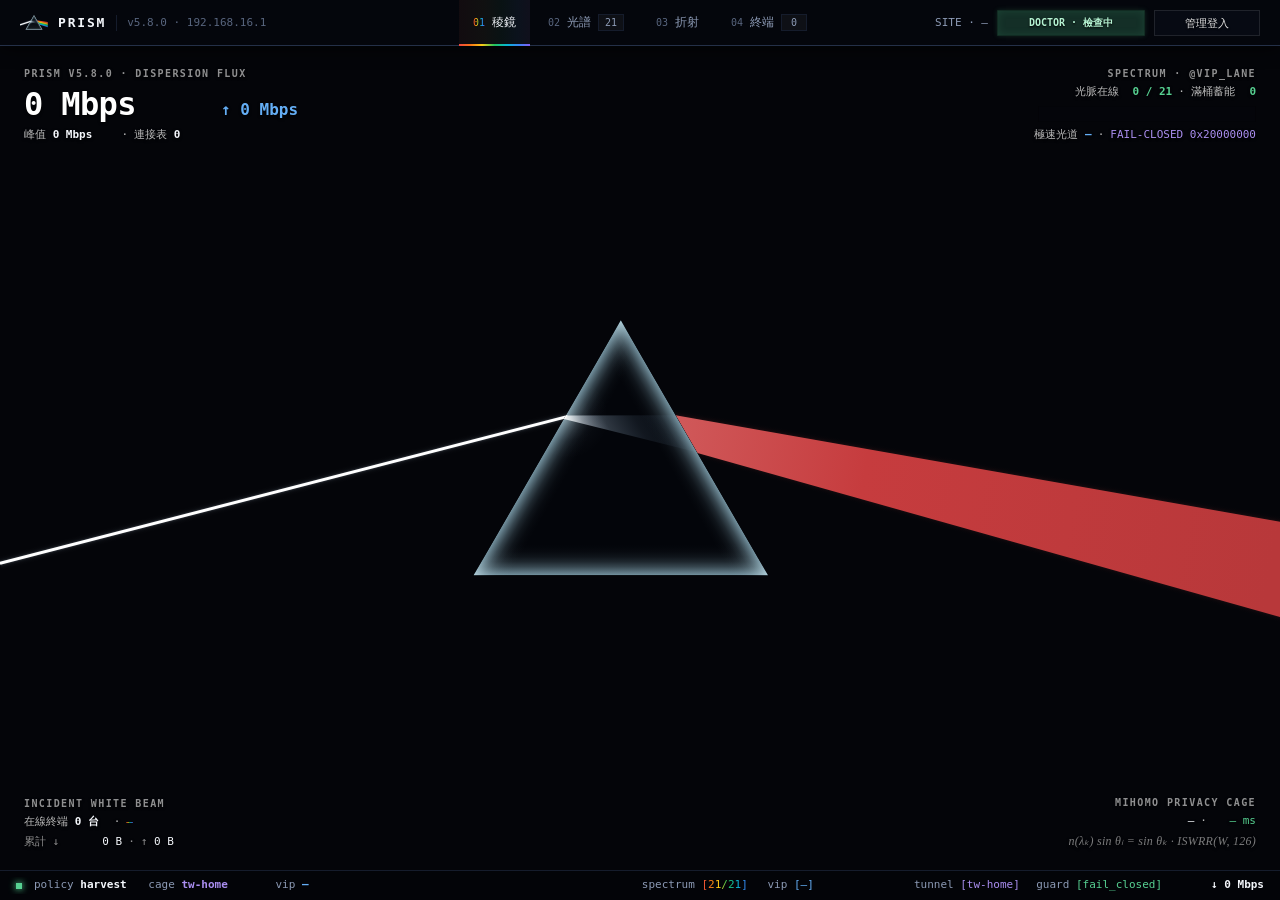
==== commit e08a6596: "refactor(prism): optimize datapath, scheduling, API, and QoS (v5.8.0) - Fix single-pass @strands_up " ====
--- a/prism/www/prism/index.html
+++ b/prism/www/prism/index.html
@@ -6,7 +6,7 @@
   <meta http-equiv="Cache-Control" content="no-cache, no-store, must-revalidate">
   <meta http-equiv="Pragma" content="no-cache">
   <meta http-equiv="Expires" content="0">
-  <title>PRISM v5.7.0 · Optical Spectrum &amp; Privacy Router</title>
+  <title>PRISM v5.8.0 · Optical Spectrum &amp; Privacy Router</title>
   <link rel="icon" type="image/svg+xml" href="data:image/svg+xml,%3Csvg xmlns='http://www.w3.org/2000/svg' viewBox='0 0 32 24'%3E%3Crect width='32' height='24' rx='5' fill='%2305070d'/%3E%3Cdefs%3E%3ClinearGradient id='g' x1='0' y1='0' x2='0' y2='1'%3E%3Cstop offset='0' stop-color='%23ef4444'/%3E%3Cstop offset='.2' stop-color='%23f97316'/%3E%3Cstop offset='.38' stop-color='%23facc15'/%3E%3Cstop offset='.55' stop-color='%2322c55e'/%3E%3Cstop offset='.72' stop-color='%2306b6d4'/%3E%3Cstop offset='.86' stop-color='%233b82f6'/%3E%3Cstop offset='1' stop-color='%238b5cf6'/%3E%3C/linearGradient%3E%3C/defs%3E%3Cpath d='M0 14L11.5 10.2' stroke='%23fff' stroke-width='1.5'/%3E%3Cpolygon points='19.5,8.7 32,10.6 32,16.6 21.8,12.5' fill='url(%23g)'/%3E%3Cpolygon points='16,2.2 25.8,19.2 6.2,19.2' fill='%2304070e' stroke='%239ec8d8' stroke-width='1.1'/%3E%3C/svg%3E">
   <script>
   (function(){
@@ -31,19 +31,19 @@
     r.classList.add('prism-cold');
   })();
   </script>
-  <link rel="stylesheet" href="css/tokens.css?v=5.7.0">
-  <link rel="stylesheet" href="css/layout.css?v=5.7.0">
-  <link rel="stylesheet" href="css/components.css?v=5.7.0">
-  <link rel="modulepreload" href="js/main.js?v=5.7.0">
-  <link rel="modulepreload" href="js/state.js?v=5.7.0">
-  <link rel="modulepreload" href="js/dom.js?v=5.7.0">
-  <link rel="modulepreload" href="js/api.js?v=5.7.0">
-  <link rel="modulepreload" href="js/canvas/prism.js?v=5.7.0">
-  <link rel="modulepreload" href="js/canvas/oscilloscope.js?v=5.7.0">
-  <link rel="modulepreload" href="js/views/overview.js?v=5.7.0">
-  <link rel="modulepreload" href="js/views/spectrum.js?v=5.7.0">
-  <link rel="modulepreload" href="js/views/blueprint.js?v=5.7.0">
-  <link rel="modulepreload" href="js/views/clients.js?v=5.7.0">
+  <link rel="stylesheet" href="css/tokens.css?v=5.8.0">
+  <link rel="stylesheet" href="css/layout.css?v=5.8.0">
+  <link rel="stylesheet" href="css/components.css?v=5.8.0">
+  <link rel="modulepreload" href="js/main.js?v=5.8.0">
+  <link rel="modulepreload" href="js/state.js?v=5.8.0">
+  <link rel="modulepreload" href="js/dom.js?v=5.8.0">
+  <link rel="modulepreload" href="js/api.js?v=5.8.0">
+  <link rel="modulepreload" href="js/canvas/prism.js?v=5.8.0">
+  <link rel="modulepreload" href="js/canvas/oscilloscope.js?v=5.8.0">
+  <link rel="modulepreload" href="js/views/overview.js?v=5.8.0">
+  <link rel="modulepreload" href="js/views/spectrum.js?v=5.8.0">
+  <link rel="modulepreload" href="js/views/blueprint.js?v=5.8.0">
+  <link rel="modulepreload" href="js/views/clients.js?v=5.8.0">
 </head>
 <body>
   <div class="app-shell">
@@ -122,7 +122,7 @@
           </svg>
         </span>
         <span class="brand-name">PRISM</span>
-        <span class="brand-sub"><span id="hdr-ver">v5.7.0</span> · <span id="hdr-ip">192.168.16.1</span></span>
+        <span class="brand-sub"><span id="hdr-ver">v5.8.0</span> · <span id="hdr-ip">192.168.16.1</span></span>
       </div>
 
       <nav class="nav-tabs" aria-label="Primary">
@@ -198,7 +198,7 @@
           <canvas id="topo"></canvas>
 
           <div id="ov-hud-tl" class="corner-hud tl">
-            <div id="ov-ver" class="corner-tag">PRISM v5.7.0 · DISPERSION FLUX</div>
+            <div id="ov-ver" class="corner-tag">PRISM v5.8.0 · DISPERSION FLUX</div>
             <div class="corner-rate-row">
               <span id="ov-down" class="corner-rate-main">0 Mbps</span>
               <span id="ov-up" class="corner-rate-up">↑ 0 Mbps</span>
@@ -697,7 +697,7 @@
 
                 <div class="bp-node-foot bp-node-foot-rule">
                   <span class="row-inline"><span class="run-dot spectrum"></span><span class="c-sec">fw4 masquerade active</span></span>
-                  <span id="bp-up-ver" class="c-muted shrink-0">PRISM 5.7.0</span>
+                  <span id="bp-up-ver" class="c-muted shrink-0">PRISM 5.8.0</span>
                 </div>
               </div>
             </div>
@@ -884,7 +884,7 @@
   <!-- Admin Auth Modal -->
   <div id="scrim" class="modal-scrim" role="dialog" aria-modal="true" aria-labelledby="modal-ver">
     <div class="modal-box">
-      <div id="modal-ver" class="c-spectrum auth-title">PRISM v5.7.0 · 系統管理認證</div>
+      <div id="modal-ver" class="c-spectrum auth-title">PRISM v5.8.0 · 系統管理認證</div>
       <div class="c-sec auth-sub">通過 OpenWrt ubus /rpcd 建立加密管理會話</div>
       <form id="login-form" class="auth-form">
         <div>
@@ -906,6 +906,6 @@
 
   <div id="toast" class="toast-bar"></div>
 
-  <script type="module" src="js/main.js?v=5.7.0"></script>
+  <script type="module" src="js/main.js?v=5.8.0"></script>
 </body>
 </html>
--- a/prism/www/prism/css/tokens.css
+++ b/prism/www/prism/css/tokens.css
@@ -30,6 +30,8 @@
   --fs-base:       11px;
   --fs-md:         12px;
   --fs-lg:         14px;
+  --fs-xl:         16px;
+  --fs-hero:       32px;
 
   /* Luminous Spectral Accents (Unified 圖1 Soft Bloom Palette) */
   --c-amber:       #eb9a5e;
--- a/prism/www/prism/css/components.css
+++ b/prism/www/prism/css/components.css
@@ -38,7 +38,7 @@
   display: flex;
   flex-direction: column;
   gap: 3px;
-  max-width: 390px;
+  max-width: 420px;
 }
 
 .corner-hud.tl { top: 20px; left: 24px; align-items: flex-start; }
@@ -64,9 +64,10 @@
 }
 
 .corner-rate-main {
-  font-size: 24px;
+  font-size: var(--fs-hero);
+  line-height: 40px;
   font-weight: 700;
-  min-width: 132px;
+  min-width: 9.5ch;
   color: #ffffff;
   letter-spacing: -0.02em;
   text-shadow: 0 1px 3px rgba(0, 0, 0, 0.96);
@@ -107,7 +108,7 @@
 }
 
 .corner-rate-up {
-  font-size: var(--fs-lg);
+  font-size: var(--fs-xl);
   font-weight: 700;
   color: var(--c-blue);
   text-shadow: 0 1px 3px rgba(0, 0, 0, 0.96);
@@ -2038,7 +2039,8 @@
   .corner-hud.tr { top: 12px; right: 12px; }
   .corner-hud.bl { bottom: 12px; left: 12px; }
   .corner-hud.br { bottom: 12px; right: 12px; }
-  .corner-rate-main { font-size: 17px; }
+  .corner-rate-main { font-size: 20px; line-height: 28px; min-width: 0; }
+  .corner-rate-up { font-size: var(--fs-md); }
   .seg-meter--ov { width: 136px; }
   .bp-split-2 { grid-template-columns: 1fr; }
   .heatmap-stage-wrap { container-type: normal; }
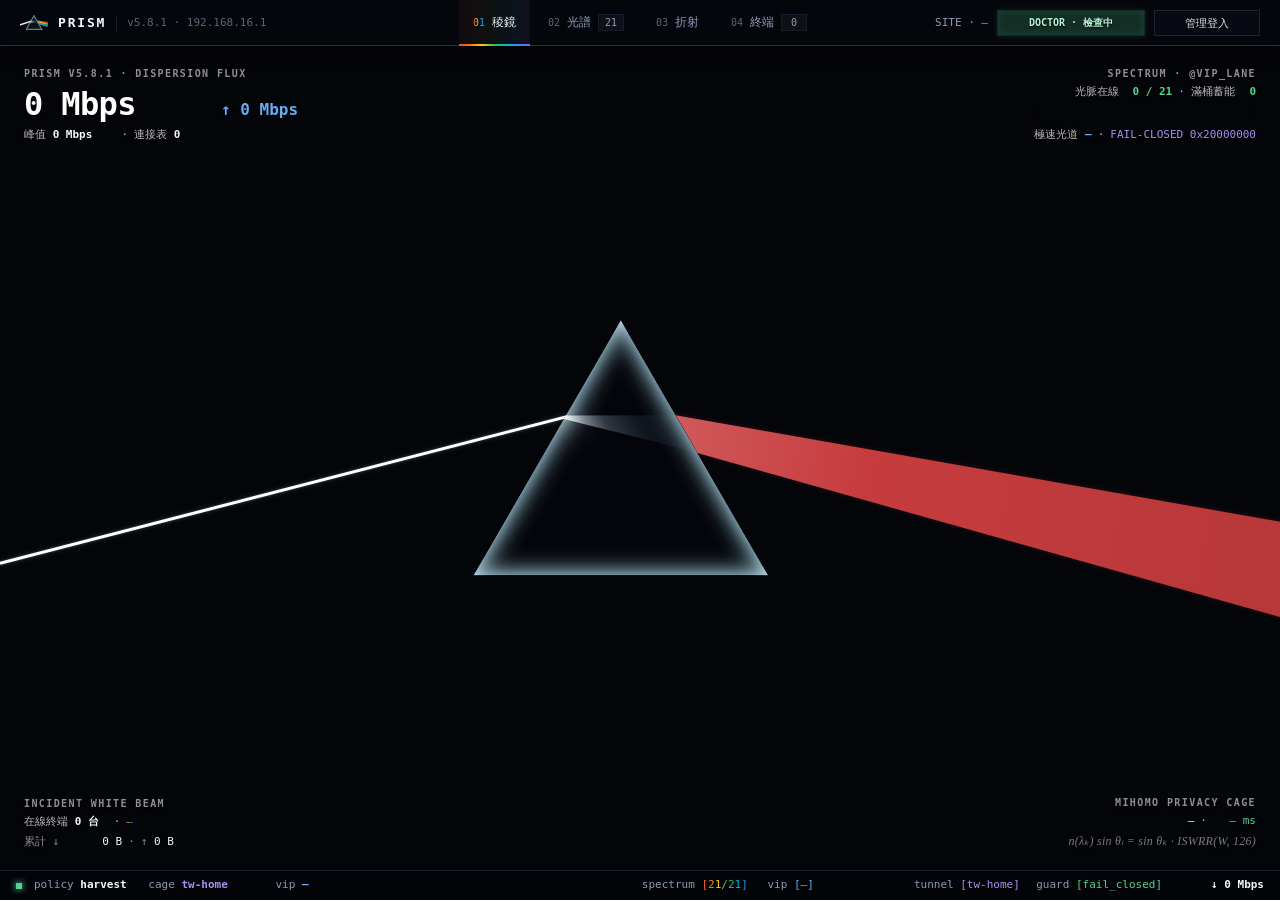
==== commit e57631d5: "fix(prism): harden runtime stability, UI blueprint alignment, and telemetry (v5.8.1) - Fix Mihomo /c" ====
--- a/prism/www/prism/index.html
+++ b/prism/www/prism/index.html
@@ -6,7 +6,7 @@
   <meta http-equiv="Cache-Control" content="no-cache, no-store, must-revalidate">
   <meta http-equiv="Pragma" content="no-cache">
   <meta http-equiv="Expires" content="0">
-  <title>PRISM v5.8.0 · Optical Spectrum &amp; Privacy Router</title>
+  <title>PRISM v5.8.1 · Optical Spectrum &amp; Privacy Router</title>
   <link rel="icon" type="image/svg+xml" href="data:image/svg+xml,%3Csvg xmlns='http://www.w3.org/2000/svg' viewBox='0 0 32 24'%3E%3Crect width='32' height='24' rx='5' fill='%2305070d'/%3E%3Cdefs%3E%3ClinearGradient id='g' x1='0' y1='0' x2='0' y2='1'%3E%3Cstop offset='0' stop-color='%23ef4444'/%3E%3Cstop offset='.2' stop-color='%23f97316'/%3E%3Cstop offset='.38' stop-color='%23facc15'/%3E%3Cstop offset='.55' stop-color='%2322c55e'/%3E%3Cstop offset='.72' stop-color='%2306b6d4'/%3E%3Cstop offset='.86' stop-color='%233b82f6'/%3E%3Cstop offset='1' stop-color='%238b5cf6'/%3E%3C/linearGradient%3E%3C/defs%3E%3Cpath d='M0 14L11.5 10.2' stroke='%23fff' stroke-width='1.5'/%3E%3Cpolygon points='19.5,8.7 32,10.6 32,16.6 21.8,12.5' fill='url(%23g)'/%3E%3Cpolygon points='16,2.2 25.8,19.2 6.2,19.2' fill='%2304070e' stroke='%239ec8d8' stroke-width='1.1'/%3E%3C/svg%3E">
   <script>
   (function(){
@@ -31,19 +31,19 @@
     r.classList.add('prism-cold');
   })();
   </script>
-  <link rel="stylesheet" href="css/tokens.css?v=5.8.0">
-  <link rel="stylesheet" href="css/layout.css?v=5.8.0">
-  <link rel="stylesheet" href="css/components.css?v=5.8.0">
-  <link rel="modulepreload" href="js/main.js?v=5.8.0">
-  <link rel="modulepreload" href="js/state.js?v=5.8.0">
-  <link rel="modulepreload" href="js/dom.js?v=5.8.0">
-  <link rel="modulepreload" href="js/api.js?v=5.8.0">
-  <link rel="modulepreload" href="js/canvas/prism.js?v=5.8.0">
-  <link rel="modulepreload" href="js/canvas/oscilloscope.js?v=5.8.0">
-  <link rel="modulepreload" href="js/views/overview.js?v=5.8.0">
-  <link rel="modulepreload" href="js/views/spectrum.js?v=5.8.0">
-  <link rel="modulepreload" href="js/views/blueprint.js?v=5.8.0">
-  <link rel="modulepreload" href="js/views/clients.js?v=5.8.0">
+  <link rel="stylesheet" href="css/tokens.css?v=5.8.1">
+  <link rel="stylesheet" href="css/layout.css?v=5.8.1">
+  <link rel="stylesheet" href="css/components.css?v=5.8.1">
+  <link rel="modulepreload" href="js/main.js?v=5.8.1">
+  <link rel="modulepreload" href="js/state.js?v=5.8.1">
+  <link rel="modulepreload" href="js/dom.js?v=5.8.1">
+  <link rel="modulepreload" href="js/api.js?v=5.8.1">
+  <link rel="modulepreload" href="js/canvas/prism.js?v=5.8.1">
+  <link rel="modulepreload" href="js/canvas/oscilloscope.js?v=5.8.1">
+  <link rel="modulepreload" href="js/views/overview.js?v=5.8.1">
+  <link rel="modulepreload" href="js/views/spectrum.js?v=5.8.1">
+  <link rel="modulepreload" href="js/views/blueprint.js?v=5.8.1">
+  <link rel="modulepreload" href="js/views/clients.js?v=5.8.1">
 </head>
 <body>
   <div class="app-shell">
@@ -122,7 +122,7 @@
           </svg>
         </span>
         <span class="brand-name">PRISM</span>
-        <span class="brand-sub"><span id="hdr-ver">v5.8.0</span> · <span id="hdr-ip">192.168.16.1</span></span>
+        <span class="brand-sub"><span id="hdr-ver">v5.8.1</span> · <span id="hdr-ip">192.168.16.1</span></span>
       </div>
 
       <nav class="nav-tabs" aria-label="Primary">
@@ -198,7 +198,7 @@
           <canvas id="topo"></canvas>
 
           <div id="ov-hud-tl" class="corner-hud tl">
-            <div id="ov-ver" class="corner-tag">PRISM v5.8.0 · DISPERSION FLUX</div>
+            <div id="ov-ver" class="corner-tag">PRISM v5.8.1 · DISPERSION FLUX</div>
             <div class="corner-rate-row">
               <span id="ov-down" class="corner-rate-main">0 Mbps</span>
               <span id="ov-up" class="corner-rate-up">↑ 0 Mbps</span>
@@ -264,11 +264,11 @@
             <div class="panel-head panel-head--tight">
               <div class="spec-head-left">
                 <span class="panel-title c-spectrum">21-WAVELENGTH SPECTRUM MATRIX</span>
-                <span id="weave-cap" class="c-sec fs-sm">VIP=— · 2s</span>
+                <span id="weave-cap" class="c-sec fs-sm">VIP=— · 1s</span>
               </div>
               <div class="spec-head-right">
                 <span id="spec-active-tag" class="c-sec fs-sm"></span>
-                <span class="math-formula">Wᵢ ∝ (Bᵢ/Bᶜ)²·(1+0.35Δτᵢ)⁻¹</span>
+                <span class="math-formula">Wᵢ ∝ (1 − Rᵢ/CIR)·(1 + Bᵢ/Bᶜ)·Q(lossᵢ)</span>
                 <div id="chart-range" class="seg-group" aria-label="微折線時間窗">
                   <button type="button" class="seg-btn" data-limit="150">5m</button>
                   <button type="button" class="seg-btn on" data-limit="360">12m</button>
@@ -446,7 +446,7 @@
                 <div class="bp-node-foot bp-node-foot-rule">
                   <span class="row-inline">
                     <span class="run-dot spectrum"></span>
-                    <span id="bp-classify-foot" class="c-sec text-clip">prerouting · 12 rules</span>
+                    <span id="bp-classify-foot" class="c-sec text-clip">prerouting · 13 rules</span>
                   </span>
                   <span id="bp-classify-bytes-wrap" class="c-sec bp-inline-nums"><span>上行累計</span><span id="bp-classify-bytes" class="c-bright slot-bytes">—</span></span>
                 </div>
@@ -666,7 +666,7 @@
                   <div class="uplink-meter-row">
                     <div class="uplink-meter-head">
                       <span class="c-sec">Conntrack 狀態表佔用</span>
-                      <span id="bp-up-ct-txt" class="c-bright t-strong t-num">0 / 131072</span>
+                      <span id="bp-up-ct-txt" class="c-bright t-strong t-num">0 / 65536</span>
                     </div>
                     <span id="bp-up-ct-bar" class="seg-meter"></span>
                   </div>
@@ -697,7 +697,7 @@
 
                 <div class="bp-node-foot bp-node-foot-rule">
                   <span class="row-inline"><span class="run-dot spectrum"></span><span class="c-sec">fw4 masquerade active</span></span>
-                  <span id="bp-up-ver" class="c-muted shrink-0">PRISM 5.8.0</span>
+                  <span id="bp-up-ver" class="c-muted shrink-0">PRISM 5.8.1</span>
                 </div>
               </div>
             </div>
@@ -884,7 +884,7 @@
   <!-- Admin Auth Modal -->
   <div id="scrim" class="modal-scrim" role="dialog" aria-modal="true" aria-labelledby="modal-ver">
     <div class="modal-box">
-      <div id="modal-ver" class="c-spectrum auth-title">PRISM v5.8.0 · 系統管理認證</div>
+      <div id="modal-ver" class="c-spectrum auth-title">PRISM v5.8.1 · 系統管理認證</div>
       <div class="c-sec auth-sub">通過 OpenWrt ubus /rpcd 建立加密管理會話</div>
       <form id="login-form" class="auth-form">
         <div>
@@ -906,6 +906,6 @@
 
   <div id="toast" class="toast-bar"></div>
 
-  <script type="module" src="js/main.js?v=5.8.0"></script>
+  <script type="module" src="js/main.js?v=5.8.1"></script>
 </body>
 </html>
--- a/prism/www/prism/css/layout.css
+++ b/prism/www/prism/css/layout.css
@@ -228,11 +228,11 @@
 .blueprint-stage {
   display: grid;
   grid-template-columns: clamp(278px, 21.5vw, 328px) minmax(0, 1fr);
+  grid-template-rows: 1fr;
   gap: 12px;
   padding: 0;
   align-items: stretch;
-  flex: 1;
-  min-height: 0;
+  flex: 1 0 auto;
   overflow: visible;
 }
 
@@ -242,7 +242,6 @@
   gap: 12px;
   min-width: 0;
   min-height: 0;
-  height: 100%;
 }
 
 .blueprint-pipeline {
@@ -254,10 +253,9 @@
     minmax(300px, 1.18fr)
     minmax(52px, 0.17fr)
     minmax(276px, 1.04fr);
+  grid-template-rows: 1fr;
   align-items: stretch;
-  height: 100%;
-  min-width: 0;
-  min-height: 0;
+  min-width: 0;
   padding: 0;
 }
 
@@ -277,7 +275,6 @@
   flex-direction: column;
   justify-content: flex-start;
   min-width: 0;
-  min-height: 0;
 }
 
 .bp-col-ingress {
@@ -303,7 +300,7 @@
 
 .bp-col-ingress .bp-stage-bridge {
   flex: 1 1 auto;
-  min-height: 10px;
+  min-height: 16px;
 }
 
 .bp-col-engines .bp-stage-bridge {
@@ -448,11 +445,13 @@
   .spectrum-stage,
   .clients-stage {
     grid-template-columns: 1fr;
+    grid-template-rows: auto;
     height: auto;
     overflow: visible;
   }
   .blueprint-pipeline {
     grid-template-columns: 1fr;
+    grid-template-rows: auto;
     gap: 14px;
     height: auto;
   }
--- a/prism/www/prism/css/components.css
+++ b/prism/www/prism/css/components.css
@@ -387,6 +387,7 @@
 
 .log-rows {
   flex: 1 1 0;
+  height: 0;
   min-height: 0;
   overflow-y: auto;
   display: flex;
@@ -477,7 +478,7 @@
   display: flex;
   flex-direction: column;
   justify-content: flex-start;
-  gap: 2px;
+  gap: 1px;
   flex: 0 0 auto;
   transition: box-shadow 0.28s cubic-bezier(0.22, 1, 0.36, 1), background-color 0.28s cubic-bezier(0.22, 1, 0.36, 1);
 }
@@ -495,6 +496,7 @@
   justify-content: space-between;
   gap: 6px;
   font-size: var(--fs-sm);
+  line-height: 1.2;
   text-shadow: var(--ink-shadow-sm);
 }
 
@@ -806,6 +808,10 @@
 #bp-card-ingress {
   padding: 8px 11px;
   gap: 5px;
+}
+
+#bp-card-ingress .bp-node-foot-rule {
+  padding-top: 5px;
 }
 
 #bp-card-log {
@@ -1077,7 +1083,7 @@
   }
   .classify-bar-card {
     padding: 2px 7px;
-    gap: 2px;
+    gap: 1px;
   }
   .guard-invariants-grid {
     min-height: 80px;
@@ -2047,6 +2053,7 @@
   .heatmap-grid { width: 100%; height: auto; grid-template-columns: repeat(3, minmax(0, 1fr)); grid-template-rows: none; }
   .heat-tile { aspect-ratio: 1 / 1; }
   .conn-scroll-wrap { max-height: 440px; }
+  .log-rows { height: auto; max-height: 300px; }
 }
 
 /* Utility */
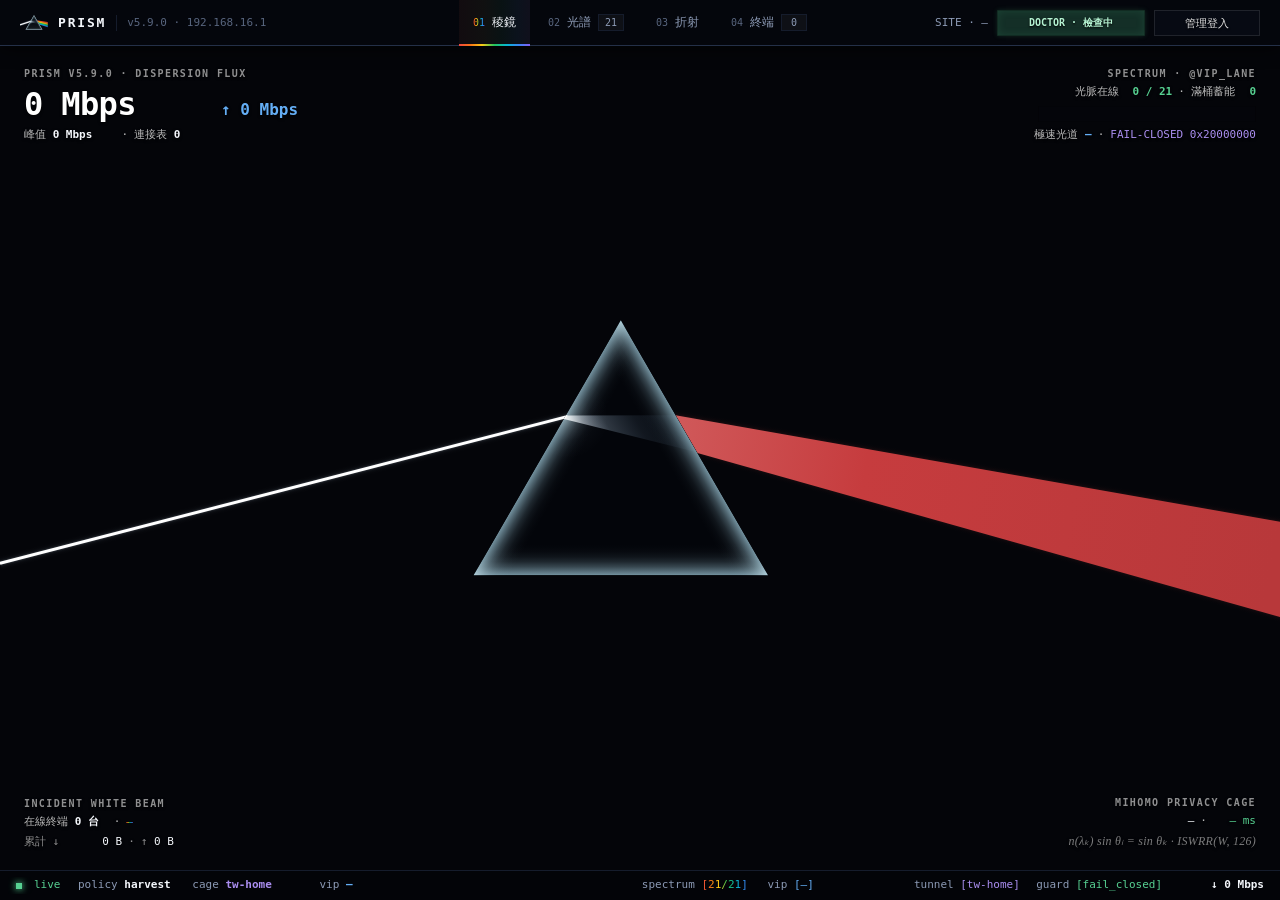
==== commit fdf5eeab: "feat(prism): add router/network observability, event summary, and heartbeat watchdog (v5.9.0) - Samp" ====
--- a/prism/www/prism/index.html
+++ b/prism/www/prism/index.html
@@ -6,7 +6,7 @@
   <meta http-equiv="Cache-Control" content="no-cache, no-store, must-revalidate">
   <meta http-equiv="Pragma" content="no-cache">
   <meta http-equiv="Expires" content="0">
-  <title>PRISM v5.8.1 · Optical Spectrum &amp; Privacy Router</title>
+  <title>PRISM v5.9.0 · Optical Spectrum &amp; Privacy Router</title>
   <link rel="icon" type="image/svg+xml" href="data:image/svg+xml,%3Csvg xmlns='http://www.w3.org/2000/svg' viewBox='0 0 32 24'%3E%3Crect width='32' height='24' rx='5' fill='%2305070d'/%3E%3Cdefs%3E%3ClinearGradient id='g' x1='0' y1='0' x2='0' y2='1'%3E%3Cstop offset='0' stop-color='%23ef4444'/%3E%3Cstop offset='.2' stop-color='%23f97316'/%3E%3Cstop offset='.38' stop-color='%23facc15'/%3E%3Cstop offset='.55' stop-color='%2322c55e'/%3E%3Cstop offset='.72' stop-color='%2306b6d4'/%3E%3Cstop offset='.86' stop-color='%233b82f6'/%3E%3Cstop offset='1' stop-color='%238b5cf6'/%3E%3C/linearGradient%3E%3C/defs%3E%3Cpath d='M0 14L11.5 10.2' stroke='%23fff' stroke-width='1.5'/%3E%3Cpolygon points='19.5,8.7 32,10.6 32,16.6 21.8,12.5' fill='url(%23g)'/%3E%3Cpolygon points='16,2.2 25.8,19.2 6.2,19.2' fill='%2304070e' stroke='%239ec8d8' stroke-width='1.1'/%3E%3C/svg%3E">
   <script>
   (function(){
@@ -31,19 +31,19 @@
     r.classList.add('prism-cold');
   })();
   </script>
-  <link rel="stylesheet" href="css/tokens.css?v=5.8.1">
-  <link rel="stylesheet" href="css/layout.css?v=5.8.1">
-  <link rel="stylesheet" href="css/components.css?v=5.8.1">
-  <link rel="modulepreload" href="js/main.js?v=5.8.1">
-  <link rel="modulepreload" href="js/state.js?v=5.8.1">
-  <link rel="modulepreload" href="js/dom.js?v=5.8.1">
-  <link rel="modulepreload" href="js/api.js?v=5.8.1">
-  <link rel="modulepreload" href="js/canvas/prism.js?v=5.8.1">
-  <link rel="modulepreload" href="js/canvas/oscilloscope.js?v=5.8.1">
-  <link rel="modulepreload" href="js/views/overview.js?v=5.8.1">
-  <link rel="modulepreload" href="js/views/spectrum.js?v=5.8.1">
-  <link rel="modulepreload" href="js/views/blueprint.js?v=5.8.1">
-  <link rel="modulepreload" href="js/views/clients.js?v=5.8.1">
+  <link rel="stylesheet" href="css/tokens.css?v=5.9.0">
+  <link rel="stylesheet" href="css/layout.css?v=5.9.0">
+  <link rel="stylesheet" href="css/components.css?v=5.9.0">
+  <link rel="modulepreload" href="js/main.js?v=5.9.0">
+  <link rel="modulepreload" href="js/state.js?v=5.9.0">
+  <link rel="modulepreload" href="js/dom.js?v=5.9.0">
+  <link rel="modulepreload" href="js/api.js?v=5.9.0">
+  <link rel="modulepreload" href="js/canvas/prism.js?v=5.9.0">
+  <link rel="modulepreload" href="js/canvas/oscilloscope.js?v=5.9.0">
+  <link rel="modulepreload" href="js/views/overview.js?v=5.9.0">
+  <link rel="modulepreload" href="js/views/spectrum.js?v=5.9.0">
+  <link rel="modulepreload" href="js/views/blueprint.js?v=5.9.0">
+  <link rel="modulepreload" href="js/views/clients.js?v=5.9.0">
 </head>
 <body>
   <div class="app-shell">
@@ -122,7 +122,7 @@
           </svg>
         </span>
         <span class="brand-name">PRISM</span>
-        <span class="brand-sub"><span id="hdr-ver">v5.8.1</span> · <span id="hdr-ip">192.168.16.1</span></span>
+        <span class="brand-sub"><span id="hdr-ver">v5.9.0</span> · <span id="hdr-ip">192.168.16.1</span></span>
       </div>
 
       <nav class="nav-tabs" aria-label="Primary">
@@ -198,7 +198,7 @@
           <canvas id="topo"></canvas>
 
           <div id="ov-hud-tl" class="corner-hud tl">
-            <div id="ov-ver" class="corner-tag">PRISM v5.8.1 · DISPERSION FLUX</div>
+            <div id="ov-ver" class="corner-tag">PRISM v5.9.0 · DISPERSION FLUX</div>
             <div class="corner-rate-row">
               <span id="ov-down" class="corner-rate-main">0 Mbps</span>
               <span id="ov-up" class="corner-rate-up">↑ 0 Mbps</span>
@@ -380,6 +380,7 @@
                   <span id="log-latest-ts" class="bp-head-sub c-muted">live</span>
                 </div>
               </div>
+              <div id="log-summary-bar" class="log-summary-bar" aria-label="24小時事件分類摘要"></div>
               <div id="ov-session-log" class="log-rows"></div>
             </div>
           </div>
@@ -673,8 +674,8 @@
 
                   <div class="uplink-meter-row">
                     <div class="uplink-meter-head">
-                      <span class="c-sec">可用內存 / CPU 負載</span>
-                      <span id="bp-up-mem-txt" class="c-bright bp-inline-nums t-strong"><span id="bp-up-mem-mb" class="slot-bytes">— MB</span> <span>free · load</span> <span id="bp-up-mem-load" class="slot-4ch">—</span></span>
+                      <span class="c-sec">內存 / CPU · 溫度</span>
+                      <span id="bp-up-mem-txt" class="c-bright bp-inline-nums t-strong"><span id="bp-up-mem-mb" class="slot-4ch">—M</span> <span>·</span> <span id="bp-up-mem-load" class="slot-bytes">—</span></span>
                     </div>
                     <span id="bp-up-mem-bar" class="seg-meter"></span>
                   </div>
@@ -697,7 +698,7 @@
 
                 <div class="bp-node-foot bp-node-foot-rule">
                   <span class="row-inline"><span class="run-dot spectrum"></span><span class="c-sec">fw4 masquerade active</span></span>
-                  <span id="bp-up-ver" class="c-muted shrink-0">PRISM 5.8.1</span>
+                  <span id="bp-up-ver" class="c-muted shrink-0">PRISM 5.9.0</span>
                 </div>
               </div>
             </div>
@@ -810,7 +811,8 @@
     <!-- Edge-to-Edge Telemetry Footer -->
     <footer class="telemetry-footer">
       <div class="footer-left">
-        <span class="pulse-dot-live"></span>
+        <span id="link-dot" class="pulse-dot-live"></span>
+        <span id="ft-link" class="ft-link c-mint" title="路由器即時心跳狀態">live</span>
         <span>policy <strong id="cli-policy" class="c-bright">harvest</strong></span>
         <span>cage <strong id="cli-cage" class="c-violet">tw-home</strong></span>
         <span>vip <strong id="cli-vip" class="c-blue">—</strong></span>
@@ -863,9 +865,13 @@
           <span id="sys-modal-title" class="c-violet sys-modal-title">DOCTOR · LIVE SYSTEM INVARIANTS &amp; UCI PARAMETERS</span>
           <span id="doctor-cap" class="c-sec sys-modal-cap">—</span>
         </div>
-        <button id="btn-close-sys" class="btn-cmd" type="button" aria-label="關閉體檢視窗">✕ 關閉</button>
+        <div class="row-flex">
+          <button id="btn-copy-diag" class="btn-cmd sm mint" type="button" title="複製完整路由器與網路診斷報告">複製診斷報告</button>
+          <button id="btn-close-sys" class="btn-cmd" type="button" aria-label="關閉體檢視窗">✕ 關閉</button>
+        </div>
       </div>
       <div class="sys-modal-body">
+        <div id="diag-panel" class="s-box spectrum diag-panel"></div>
         <div id="doctor-list" class="doctor-grid"></div>
         <div class="bp-split-2">
           <div class="s-box spectrum">
@@ -884,7 +890,7 @@
   <!-- Admin Auth Modal -->
   <div id="scrim" class="modal-scrim" role="dialog" aria-modal="true" aria-labelledby="modal-ver">
     <div class="modal-box">
-      <div id="modal-ver" class="c-spectrum auth-title">PRISM v5.8.1 · 系統管理認證</div>
+      <div id="modal-ver" class="c-spectrum auth-title">PRISM v5.9.0 · 系統管理認證</div>
       <div class="c-sec auth-sub">通過 OpenWrt ubus /rpcd 建立加密管理會話</div>
       <form id="login-form" class="auth-form">
         <div>
@@ -906,6 +912,6 @@
 
   <div id="toast" class="toast-bar"></div>
 
-  <script type="module" src="js/main.js?v=5.8.1"></script>
+  <script type="module" src="js/main.js?v=5.9.0"></script>
 </body>
 </html>
--- a/prism/www/prism/css/layout.css
+++ b/prism/www/prism/css/layout.css
@@ -388,6 +388,25 @@
   border-radius: 0;
   background: var(--c-mint);
   box-shadow: 0 0 6px var(--c-mint), 0 0 11px rgba(87, 209, 146, 0.42);
+  flex-shrink: 0;
+}
+
+.pulse-dot-live.stale {
+  background: var(--c-amber);
+  box-shadow: 0 0 6px var(--c-amber), 0 0 11px rgba(var(--c-amber-rgb), 0.50);
+}
+
+.pulse-dot-live.offline {
+  background: var(--c-crimson);
+  box-shadow: 0 0 6px var(--c-crimson), 0 0 12px rgba(var(--c-crimson-rgb), 0.58);
+}
+
+.ft-link {
+  display: inline-block;
+  min-width: 32px;
+  font-variant-numeric: tabular-nums;
+  white-space: nowrap;
+  flex-shrink: 0;
 }
 
 #cli-policy,
--- a/prism/www/prism/css/components.css
+++ b/prism/www/prism/css/components.css
@@ -383,6 +383,52 @@
   min-height: 112px;
   display: flex;
   flex-direction: column;
+}
+
+.log-summary-bar {
+  display: flex;
+  align-items: center;
+  gap: 4px;
+  height: 20px;
+  flex: 0 0 auto;
+  overflow-x: auto;
+  overflow-y: hidden;
+  scrollbar-width: none;
+  padding-bottom: 1px;
+  border-bottom: 1px solid var(--rule-hairline);
+}
+.log-summary-bar::-webkit-scrollbar { display: none; }
+
+.log-chip {
+  appearance: none;
+  display: inline-flex;
+  align-items: center;
+  gap: 4px;
+  height: 17px;
+  padding: 0 5px;
+  border: 1px solid var(--rule-hairline);
+  background: var(--tray-bg);
+  color: var(--text-secondary);
+  font-family: var(--font-mono);
+  font-size: var(--fs-xs);
+  line-height: 1;
+  white-space: nowrap;
+  flex-shrink: 0;
+  cursor: pointer;
+  transition: border-color 0.14s, background-color 0.14s, color 0.14s;
+}
+.log-chip:hover {
+  border-color: rgba(var(--c-blue-rgb), 0.45);
+  color: var(--text-bright);
+}
+.log-chip.on {
+  border-color: rgba(var(--c-blue-rgb), 0.72);
+  background: rgba(var(--c-blue-rgb), 0.16);
+  color: var(--text-bright);
+}
+.log-chip-n {
+  color: rgba(255, 255, 255, 0.54);
+  font-variant-numeric: tabular-nums;
 }
 
 .log-rows {
@@ -1986,7 +2032,96 @@
 .toast-bar.show { opacity: 1; transform: translateY(0); }
 .toast-bar.bad  { border-color: var(--c-crimson); box-shadow: 0 0 20px rgba(var(--c-crimson-rgb), 0.34); color: var(--c-crimson); }
 
-/* Doctor Checks & Tunable Config Grids inside Modal */
+/* Doctor Checks, Diagnostics Observability & Tunable Config Grids inside Modal */
+.diag-panel {
+  display: flex;
+  flex-direction: column;
+  gap: 8px;
+  padding: 10px 12px;
+}
+
+.diag-head {
+  display: flex;
+  align-items: center;
+  justify-content: space-between;
+  gap: 10px;
+  flex-wrap: wrap;
+}
+.diag-head .sys-card-head { margin-bottom: 0; }
+
+.diag-kpi-grid {
+  display: grid;
+  grid-template-columns: repeat(4, minmax(0, 1fr));
+  gap: 6px;
+}
+
+.diag-kpi {
+  display: flex;
+  align-items: center;
+  justify-content: space-between;
+  gap: 6px;
+  padding: 5px 8px;
+  background: var(--tray-bg);
+  box-shadow: var(--tray-inset);
+  min-width: 0;
+}
+.diag-k { color: var(--text-muted); font-size: var(--fs-xs); white-space: nowrap; }
+.diag-v { font-size: var(--fs-sm); font-weight: 700; white-space: nowrap; overflow: hidden; text-overflow: ellipsis; }
+
+.diag-win-box {
+  display: flex;
+  flex-direction: column;
+  gap: 3px;
+  padding: 6px 8px;
+  background: var(--tray-bg);
+  box-shadow: var(--tray-inset);
+  font-size: var(--fs-xs);
+  color: var(--text-secondary);
+}
+
+.diag-win-row {
+  display: flex;
+  align-items: center;
+  gap: 12px;
+  flex-wrap: wrap;
+}
+.diag-win-tag {
+  font-weight: 700;
+  min-width: 72px;
+}
+
+.diag-ev-grid {
+  display: grid;
+  grid-template-columns: repeat(auto-fill, minmax(210px, 1fr));
+  gap: 6px;
+}
+
+.diag-ev-item {
+  display: flex;
+  flex-direction: column;
+  gap: 2px;
+  padding: 5px 8px;
+  background: var(--bg-panel-alt);
+  border: 1px solid var(--line-window);
+  min-width: 0;
+  transition: border-color 0.14s, background-color 0.14s;
+}
+.diag-ev-item:hover {
+  border-color: rgba(var(--c-blue-rgb), 0.56);
+  background: rgba(var(--c-blue-rgb), 0.08);
+}
+.diag-ev-top {
+  display: flex;
+  align-items: center;
+  justify-content: space-between;
+  gap: 6px;
+  font-size: var(--fs-sm);
+}
+.diag-ev-msg {
+  font-size: var(--fs-xs);
+  color: var(--text-secondary);
+}
+
 .bp-split-2 {
   display: grid;
   grid-template-columns: repeat(2, minmax(0, 1fr));
@@ -2049,6 +2184,7 @@
   .corner-rate-up { font-size: var(--fs-md); }
   .seg-meter--ov { width: 136px; }
   .bp-split-2 { grid-template-columns: 1fr; }
+  .diag-kpi-grid { grid-template-columns: repeat(2, minmax(0, 1fr)); }
   .heatmap-stage-wrap { container-type: normal; }
   .heatmap-grid { width: 100%; height: auto; grid-template-columns: repeat(3, minmax(0, 1fr)); grid-template-rows: none; }
   .heat-tile { aspect-ratio: 1 / 1; }
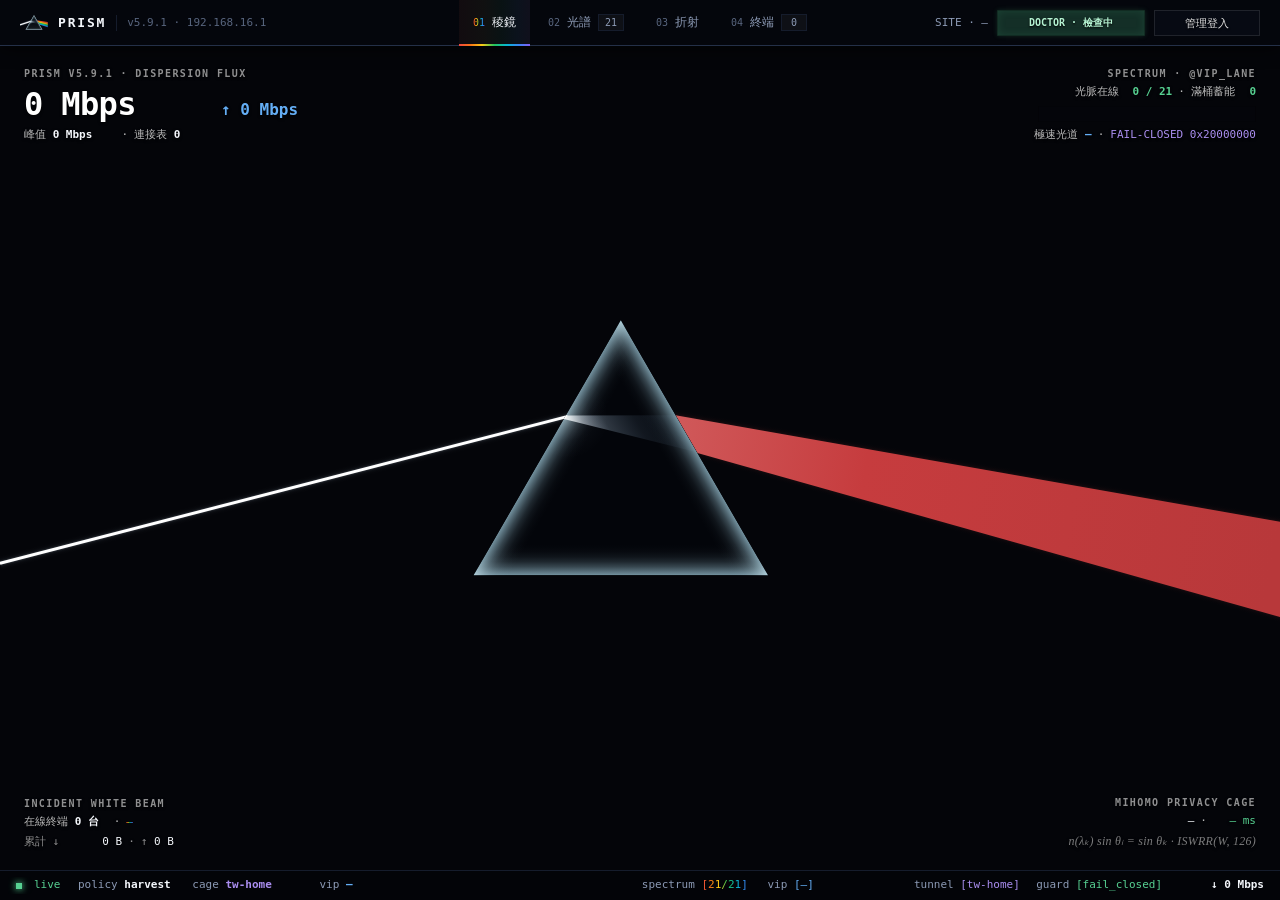
==== commit f7ee48d4: "perf(prism): stabilize MPTCP/VIP hysteresis, widen fq_codel memory, and speed up probes (v5.9.1) - D" ====
--- a/prism/www/prism/index.html
+++ b/prism/www/prism/index.html
@@ -6,7 +6,7 @@
   <meta http-equiv="Cache-Control" content="no-cache, no-store, must-revalidate">
   <meta http-equiv="Pragma" content="no-cache">
   <meta http-equiv="Expires" content="0">
-  <title>PRISM v5.9.0 · Optical Spectrum &amp; Privacy Router</title>
+  <title>PRISM v5.9.1 · Optical Spectrum &amp; Privacy Router</title>
   <link rel="icon" type="image/svg+xml" href="data:image/svg+xml,%3Csvg xmlns='http://www.w3.org/2000/svg' viewBox='0 0 32 24'%3E%3Crect width='32' height='24' rx='5' fill='%2305070d'/%3E%3Cdefs%3E%3ClinearGradient id='g' x1='0' y1='0' x2='0' y2='1'%3E%3Cstop offset='0' stop-color='%23ef4444'/%3E%3Cstop offset='.2' stop-color='%23f97316'/%3E%3Cstop offset='.38' stop-color='%23facc15'/%3E%3Cstop offset='.55' stop-color='%2322c55e'/%3E%3Cstop offset='.72' stop-color='%2306b6d4'/%3E%3Cstop offset='.86' stop-color='%233b82f6'/%3E%3Cstop offset='1' stop-color='%238b5cf6'/%3E%3C/linearGradient%3E%3C/defs%3E%3Cpath d='M0 14L11.5 10.2' stroke='%23fff' stroke-width='1.5'/%3E%3Cpolygon points='19.5,8.7 32,10.6 32,16.6 21.8,12.5' fill='url(%23g)'/%3E%3Cpolygon points='16,2.2 25.8,19.2 6.2,19.2' fill='%2304070e' stroke='%239ec8d8' stroke-width='1.1'/%3E%3C/svg%3E">
   <script>
   (function(){
@@ -31,19 +31,19 @@
     r.classList.add('prism-cold');
   })();
   </script>
-  <link rel="stylesheet" href="css/tokens.css?v=5.9.0">
-  <link rel="stylesheet" href="css/layout.css?v=5.9.0">
-  <link rel="stylesheet" href="css/components.css?v=5.9.0">
-  <link rel="modulepreload" href="js/main.js?v=5.9.0">
-  <link rel="modulepreload" href="js/state.js?v=5.9.0">
-  <link rel="modulepreload" href="js/dom.js?v=5.9.0">
-  <link rel="modulepreload" href="js/api.js?v=5.9.0">
-  <link rel="modulepreload" href="js/canvas/prism.js?v=5.9.0">
-  <link rel="modulepreload" href="js/canvas/oscilloscope.js?v=5.9.0">
-  <link rel="modulepreload" href="js/views/overview.js?v=5.9.0">
-  <link rel="modulepreload" href="js/views/spectrum.js?v=5.9.0">
-  <link rel="modulepreload" href="js/views/blueprint.js?v=5.9.0">
-  <link rel="modulepreload" href="js/views/clients.js?v=5.9.0">
+  <link rel="stylesheet" href="css/tokens.css?v=5.9.1">
+  <link rel="stylesheet" href="css/layout.css?v=5.9.1">
+  <link rel="stylesheet" href="css/components.css?v=5.9.1">
+  <link rel="modulepreload" href="js/main.js?v=5.9.1">
+  <link rel="modulepreload" href="js/state.js?v=5.9.1">
+  <link rel="modulepreload" href="js/dom.js?v=5.9.1">
+  <link rel="modulepreload" href="js/api.js?v=5.9.1">
+  <link rel="modulepreload" href="js/canvas/prism.js?v=5.9.1">
+  <link rel="modulepreload" href="js/canvas/oscilloscope.js?v=5.9.1">
+  <link rel="modulepreload" href="js/views/overview.js?v=5.9.1">
+  <link rel="modulepreload" href="js/views/spectrum.js?v=5.9.1">
+  <link rel="modulepreload" href="js/views/blueprint.js?v=5.9.1">
+  <link rel="modulepreload" href="js/views/clients.js?v=5.9.1">
 </head>
 <body>
   <div class="app-shell">
@@ -122,7 +122,7 @@
           </svg>
         </span>
         <span class="brand-name">PRISM</span>
-        <span class="brand-sub"><span id="hdr-ver">v5.9.0</span> · <span id="hdr-ip">192.168.16.1</span></span>
+        <span class="brand-sub"><span id="hdr-ver">v5.9.1</span> · <span id="hdr-ip">192.168.16.1</span></span>
       </div>
 
       <nav class="nav-tabs" aria-label="Primary">
@@ -198,7 +198,7 @@
           <canvas id="topo"></canvas>
 
           <div id="ov-hud-tl" class="corner-hud tl">
-            <div id="ov-ver" class="corner-tag">PRISM v5.9.0 · DISPERSION FLUX</div>
+            <div id="ov-ver" class="corner-tag">PRISM v5.9.1 · DISPERSION FLUX</div>
             <div class="corner-rate-row">
               <span id="ov-down" class="corner-rate-main">0 Mbps</span>
               <span id="ov-up" class="corner-rate-up">↑ 0 Mbps</span>
@@ -698,7 +698,7 @@
 
                 <div class="bp-node-foot bp-node-foot-rule">
                   <span class="row-inline"><span class="run-dot spectrum"></span><span class="c-sec">fw4 masquerade active</span></span>
-                  <span id="bp-up-ver" class="c-muted shrink-0">PRISM 5.9.0</span>
+                  <span id="bp-up-ver" class="c-muted shrink-0">PRISM 5.9.1</span>
                 </div>
               </div>
             </div>
@@ -890,7 +890,7 @@
   <!-- Admin Auth Modal -->
   <div id="scrim" class="modal-scrim" role="dialog" aria-modal="true" aria-labelledby="modal-ver">
     <div class="modal-box">
-      <div id="modal-ver" class="c-spectrum auth-title">PRISM v5.9.0 · 系統管理認證</div>
+      <div id="modal-ver" class="c-spectrum auth-title">PRISM v5.9.1 · 系統管理認證</div>
       <div class="c-sec auth-sub">通過 OpenWrt ubus /rpcd 建立加密管理會話</div>
       <form id="login-form" class="auth-form">
         <div>
@@ -912,6 +912,6 @@
 
   <div id="toast" class="toast-bar"></div>
 
-  <script type="module" src="js/main.js?v=5.9.0"></script>
+  <script type="module" src="js/main.js?v=5.9.1"></script>
 </body>
 </html>
